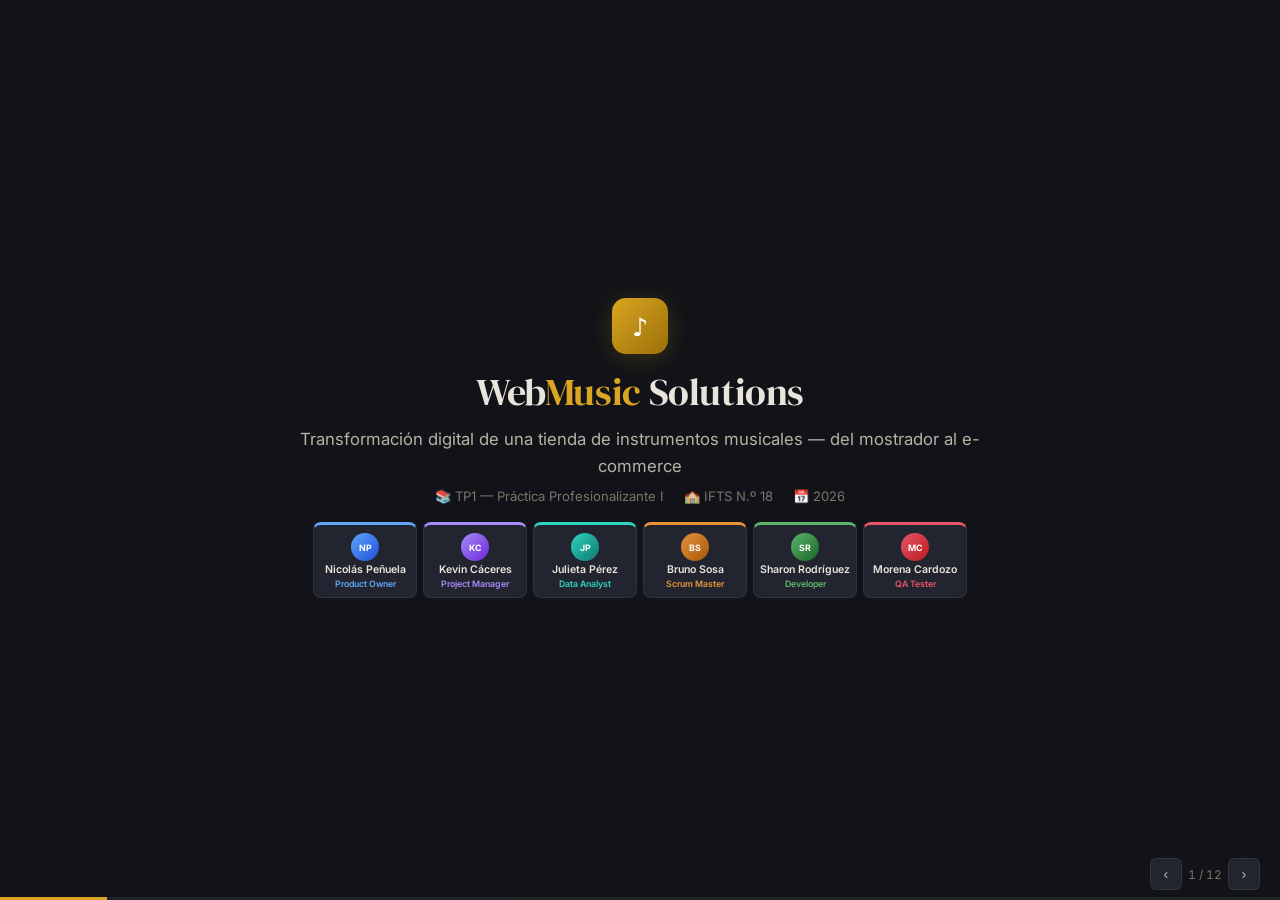
==== index.html @ 3d693f4a "Add survey process slide at position 7 with captura-encuesta screenshot - New slide showing survey m" ====
<!doctype html><html><head><meta charset=utf8><meta name=viewport content="width=device-width,initial-scale=1"><style>:root{color-scheme:light}body{margin:0;padding:0;font:14px -apple-system,BlinkMacSystemFont,sans-serif;background:#fff;color:#000}img{max-width:100%}[hidden]:not([hidden=until-found i]){display:none!important}</style></head><body>
<title>WebMusic — Exposición TP1</title>
<link rel="stylesheet" href="https://fonts.googleapis.com/css2?family=DM+Serif+Display:ital@0;1&family=Inter:wght@400;500;600;700&display=swap">
<style>
:root {
  --ground: #111318;
  --surface: #1a1d26;
  --card: #22252f;
  --text: #e8e4dc;
  --text-mid: #b8b2a4;
  --text-muted: #7a7568;
  --accent: #daa520;
  --accent-soft: rgba(218,165,32,.12);
  --accent-glow: rgba(218,165,32,.2);
  --display: 'DM Serif Display', Georgia, serif;
  --body: 'Inter', system-ui, sans-serif;
  --slide-bg: var(--ground);
  --divider: rgba(232,228,220,.08);
  --green: #5cb66a;
  --green-bg: rgba(92,182,106,.1);
  --blue: #60a5fa;
  --blue-bg: rgba(96,165,250,.1);
  --purple: #a78bfa;
  --purple-bg: rgba(167,139,250,.1);
  --orange: #e8923a;
  --orange-bg: rgba(232,146,58,.1);
  --teal: #2dd4bf;
  --teal-bg: rgba(45,212,191,.1);
  --red: #e8556a;
  --red-bg: rgba(232,85,106,.1);
}

*, *::before, *::after { box-sizing: border-box; margin: 0; padding: 0; }
body {
  font-family: var(--body);
  background: var(--ground);
  color: var(--text);
  overflow: hidden;
  height: 100vh;
  -webkit-font-smoothing: antialiased;
}

/* ===== SLIDE ENGINE ===== */
.deck { position: relative; width: 100%; height: 100vh; }
.slide {
  position: absolute; inset: 0;
  display: flex; flex-direction: column;
  align-items: center; justify-content: center;
  padding: 32px 48px 36px;
  opacity: 0;
  pointer-events: none;
  transition: opacity .45s ease;
  background: var(--slide-bg);
}
.slide.active { opacity: 1; pointer-events: auto; }
.slide-inner {
  max-width: 1100px; width: 100%;
  text-align: left;
  display: flex; flex-direction: column;
  min-height: calc(100vh - 68px);
}
.cover .slide-inner,
.closing .slide-inner { min-height: auto; }

/* fill-grow utility — stretches content to fill slide */
.fill-grow { flex: 1; display: flex; flex-direction: column; justify-content: center; }

/* ===== PROGRESS BAR ===== */
.progress-rail {
  position: fixed; bottom: 0; left: 0; right: 0;
  height: 3px; background: var(--divider); z-index: 50;
}
.progress-fill {
  height: 100%; background: var(--accent);
  transition: width .4s ease;
}

/* ===== NAV ===== */
.nav-bar {
  position: fixed; bottom: 10px; right: 20px; z-index: 50;
  display: flex; align-items: center; gap: 6px;
  font-size: .75rem; color: var(--text-muted);
  font-variant-numeric: tabular-nums;
}
.nav-btn {
  width: 32px; height: 32px; border-radius: 6px;
  border: 1px solid var(--divider); background: var(--card);
  color: var(--text-mid); font-size: .9rem;
  cursor: pointer; display: flex; align-items: center; justify-content: center;
  transition: .2s;
}
.nav-btn:hover { border-color: var(--accent); color: var(--accent); }


/* ===== TYPOGRAPHY ===== */
.slide-eyebrow {
  font-size: .75rem; font-weight: 600;
  text-transform: uppercase; letter-spacing: 2.5px;
  color: var(--accent);
  margin-bottom: 8px;
}
.slide-title {
  font-family: var(--display);
  font-size: clamp(1.8rem, 4vw, 2.6rem);
  font-weight: 400;
  line-height: 1.15;
  color: var(--text);
  text-wrap: balance;
  margin-bottom: 10px;
  letter-spacing: -.01em;
}
.slide-subtitle {
  font-size: 1rem;
  color: var(--text-mid);
  line-height: 1.6;
  max-width: 640px;
  margin-bottom: 14px;
}
.slide-body {
  font-size: .92rem;
  color: var(--text-mid);
  line-height: 1.6;
}

/* ===== COVER ===== */
.cover { text-align: center; align-items: center; }
.cover .slide-inner { display: flex; flex-direction: column; align-items: center; }
.cover-logo {
  width: 48px; height: 48px; border-radius: 12px;
  background: linear-gradient(135deg, var(--accent), #9a7009);
  display: flex; align-items: center; justify-content: center;
  font-size: 1.3rem; color: #fff;
  margin-bottom: 20px;
  box-shadow: 0 4px 24px var(--accent-glow);
}
.cover .slide-title { font-size: clamp(2.4rem, 5vw, 3.4rem); margin-bottom: 12px; }
.cover .slide-subtitle { text-align: center; margin-bottom: 28px; }
.cover-meta {
  display: flex; gap: 20px; flex-wrap: wrap; justify-content: center;
  font-size: .75rem; color: var(--text-muted);
}
.cover-meta span { display: flex; align-items: center; gap: 5px; }

/* ===== STAT ROW ===== */
.stat-row {
  display: grid; grid-template-columns: repeat(3, 1fr);
  gap: 10px; margin: 14px 0;
}
.stat-card {
  background: var(--card);
  border: 1px solid var(--divider);
  border-radius: 10px;
  padding: 28px 20px;
  text-align: center;
}
.stat-number {
  font-family: var(--display);
  font-size: 2.8rem; color: var(--accent);
  line-height: 1; margin-bottom: 4px;
}
.stat-label {
  font-size: .88rem; font-weight: 500;
  color: var(--text-muted);
  text-transform: uppercase; letter-spacing: .8px;
}

/* ===== ROLE HEADER ===== */
.role-header {
  display: flex; align-items: center; gap: 12px;
  margin-bottom: 10px;
}
.role-avatar {
  width: 56px; height: 56px; border-radius: 50%;
  display: flex; align-items: center; justify-content: center;
  font-size: 1rem; font-weight: 700; color: #fff;
  flex-shrink: 0;
}
.role-header-text .role-person {
  font-family: var(--display);
  font-size: 1.6rem; color: var(--text);
  line-height: 1.2;
}
.role-header-text .role-label {
  font-size: .78rem; font-weight: 600;
  text-transform: uppercase; letter-spacing: 1.5px;
  margin-top: 1px;
}

/* ===== METHOD ROW ===== */
.method-row {
  display: grid; grid-template-columns: 1fr 1fr;
  gap: 10px; margin-top: 12px;
}
.method-card {
  background: var(--card);
  border: 1px solid var(--divider);
  border-radius: 10px;
  padding: 14px;
}
.method-card h3 {
  font-family: var(--display);
  font-size: 1.2rem; margin-bottom: 4px;
  color: var(--text);
}
.method-card p {
  font-size: 1rem; color: var(--text-muted); line-height: 1.5;
}
.method-tag {
  display: inline-block;
  padding: 2px 8px; border-radius: 5px;
  font-size: .72rem; font-weight: 600;
  margin-bottom: 6px;
}

/* ===== JIRA BOARD MOCK ===== */
.jira-board {
  display: grid; grid-template-columns: repeat(4, 1fr);
  gap: 8px; margin-top: 12px;
}
.jira-col {
  background: var(--surface);
  border-radius: 8px;
  padding: 8px;
  min-height: 60px;
}
.jira-col-title {
  font-size: .82rem; font-weight: 700;
  text-transform: uppercase; letter-spacing: 1.2px;
  color: var(--text-muted);
  margin-bottom: 6px;
  display: flex; justify-content: space-between;
}
.jira-col-title .count {
  background: var(--divider);
  padding: 0 6px; border-radius: 8px;
  font-size: .58rem;
}
.jira-ticket {
  background: var(--card);
  border: 1px solid var(--divider);
  border-radius: 6px;
  padding: 10px 12px;
  margin-bottom: 5px;
  font-size: .9rem;
  color: var(--text);
  line-height: 1.35;
}
.jira-ticket .ticket-id {
  font-size: .55rem; color: var(--accent);
  font-weight: 600; margin-top: 2px;
}
.jira-ticket .ticket-priority {
  display: inline-block;
  width: 12px; height: 2px;
  background: var(--orange);
  border-radius: 2px;
  margin-left: 4px;
  vertical-align: middle;
}

/* ===== PROCESS FLOW ===== */
.process-container {
  display: grid; grid-template-columns: 1fr auto 1fr;
  gap: 14px; align-items: start; margin-top: 10px;
}
.process-box {
  background: var(--card);
  border: 1px solid var(--divider);
  border-radius: 10px;
  padding: 12px 14px;
}
.process-box h3 {
  font-family: var(--display);
  font-size: 1.15rem; margin-bottom: 8px;
  color: var(--text);
}
.process-step {
  display: flex; align-items: flex-start; gap: 8px;
  padding: 3px 0;
  font-size: .95rem; color: var(--text-mid);
  line-height: 1.5;
}
.process-step .dot {
  width: 6px; height: 6px; border-radius: 50%;
  flex-shrink: 0; margin-top: 5px;
}
.process-arrow {
  display: flex; flex-direction: column;
  align-items: center; justify-content: center;
  gap: 4px; padding-top: 30px;
  color: var(--accent);
  font-size: .7rem; font-weight: 600;
  text-transform: uppercase; letter-spacing: 1.2px;
}
.process-arrow svg { width: 24px; height: 24px; }

/* ===== TECH STACK ===== */
.tech-grid {
  display: grid; grid-template-columns: repeat(3, 1fr);
  gap: 8px; margin-top: 12px;
}
.tech-item {
  background: var(--card);
  border: 1px solid var(--divider);
  border-radius: 8px;
  padding: 10px;
  text-align: center;
}
.tech-item .tech-icon { font-size: 1.6rem; margin-bottom: 4px; }
.tech-item .tech-name {
  font-size: 1rem; font-weight: 600; color: var(--text);
}
.tech-item .tech-detail {
  font-size: .88rem; color: var(--text-muted); margin-top: 2px;
}

/* ===== DEMO PREVIEW ===== */
.demo-preview {
  background: var(--card);
  border: 1px solid var(--divider);
  border-radius: 10px;
  padding: 10px 12px;
  margin-top: 10px;
}
.demo-browser-bar {
  display: flex; align-items: center; gap: 5px;
  padding-bottom: 8px;
  border-bottom: 1px solid var(--divider);
  margin-bottom: 8px;
}
.demo-dot { width: 7px; height: 7px; border-radius: 50%; }
.demo-url {
  flex: 1; margin-left: 6px;
  background: var(--surface);
  border-radius: 3px;
  padding: 3px 8px;
  font-size: .58rem; color: var(--text-muted);
  font-family: monospace;
}
.demo-content {
  display: grid; grid-template-columns: repeat(4, 1fr);
  gap: 6px;
}
.demo-card-mini {
  background: var(--surface);
  border-radius: 5px;
  padding: 8px 6px;
  text-align: center;
}
.demo-card-mini .mini-img {
  width: 100%; aspect-ratio: 1.2;
  background: var(--divider);
  border-radius: 3px;
  margin-bottom: 4px;
  display: flex; align-items: center; justify-content: center;
  font-size: 1rem;
}
.demo-card-mini .mini-name {
  font-size: .55rem; font-weight: 500; color: var(--text);
  white-space: nowrap; overflow: hidden; text-overflow: ellipsis;
}
.demo-card-mini .mini-price {
  font-size: .55rem; color: var(--accent); font-weight: 600;
}

/* ===== QA CHECKLIST ===== */
.qa-grid {
  display: grid; grid-template-columns: 1fr 1fr;
  gap: 8px; margin-top: 12px;
}
.qa-card {
  background: var(--card);
  border: 1px solid var(--divider);
  border-radius: 10px;
  padding: 10px 12px;
}
.qa-card h3 {
  font-size: 1rem; font-weight: 600;
  color: var(--text); margin-bottom: 6px;
  display: flex; align-items: center; gap: 6px;
}
.qa-check {
  display: flex; align-items: center; gap: 6px;
  padding: 3px 0;
  font-size: .95rem; color: var(--text-mid);
}
.qa-check .check { color: var(--green); font-weight: 700; }

/* ===== SPRINT FEATURES ===== */
.sprint-features {
  display: grid; grid-template-columns: repeat(5, 1fr);
  gap: 8px; margin-top: 16px;
}
.sprint-feat {
  background: var(--card);
  border: 1px solid var(--divider);
  border-radius: 10px;
  padding: 20px 12px;
  text-align: center;
}
.sprint-feat .feat-icon { font-size: 2.4rem; margin-bottom: 4px; }
.sprint-feat .feat-us {
  font-size: .72rem; font-weight: 600;
  text-transform: uppercase; letter-spacing: 1px;
  color: var(--accent); margin-bottom: 2px;
}
.sprint-feat .feat-name {
  font-size: 1rem; font-weight: 500;
  color: var(--text); line-height: 1.3;
}

/* ===== BACKLOG TABLE ===== */
.backlog-table {
  width: 100%; border-collapse: collapse;
  margin-top: 10px; font-size: .88rem;
}
.backlog-table th {
  text-align: left; padding: 6px 10px;
  font-size: .6rem; font-weight: 600;
  text-transform: uppercase; letter-spacing: 1px;
  color: var(--text-muted);
  border-bottom: 2px solid var(--divider);
}
.backlog-table td {
  padding: 9px 12px;
  border-bottom: 1px solid var(--divider);
  color: var(--text-mid);
}
.backlog-table tr:last-child td { border-bottom: none; }
.priority-badge {
  display: inline-block;
  padding: 1px 7px; border-radius: 4px;
  font-size: .58rem; font-weight: 600;
}

/* Compact variants */
.backlog-compact { font-size: .76rem; }
.backlog-compact th { padding: 4px 8px; font-size: .52rem; }
.backlog-compact td { padding: 5px 8px; }
.backlog-compact .priority-badge { font-size: .5rem; }
.jira-compact .jira-col { padding: 6px; min-height: 40px; }
.jira-compact .jira-col-title { font-size: .72rem; margin-bottom: 4px; }
.jira-compact .jira-ticket { padding: 6px 8px; font-size: .78rem; margin-bottom: 3px; }
.jira-compact .ticket-id { font-size: .48rem; }
.slide-link-btn {
  display: inline-flex; align-items: center; gap: 5px;
  padding: 7px 16px; border-radius: 7px;
  font-size: .75rem; font-weight: 600;
  text-decoration: none; white-space: nowrap;
  transition: .2s; color: #fff;
}
.slide-link-btn:hover { opacity: .85; }

/* ===== CLOSING ===== */
.closing { text-align: center; }
.closing .slide-inner { display: flex; flex-direction: column; align-items: center; }
.closing-question {
  font-family: var(--display);
  font-style: italic;
  font-size: clamp(1.6rem, 3.5vw, 2.6rem);
  color: var(--text-mid);
  margin-top: 16px;
}


/* ===== BIZAGI COMPARE ===== */
.bizagi-grid {
  display: grid; grid-template-columns: 1fr 1fr;
  gap: 8px; margin-bottom: 8px;
}
.bizagi-col {
  background: var(--card);
  border: 1px solid var(--divider);
  border-radius: 8px;
  overflow: hidden;
}
.bizagi-header {
  padding: 5px 10px;
  font-size: .65rem; font-weight: 700;
  text-transform: uppercase; letter-spacing: 1.5px;
  color: #fff; text-align: center;
}
.bizagi-steps { padding: 6px 10px 8px; }
.bizagi-step {
  display: flex; align-items: center; gap: 6px;
  font-size: .75rem; color: var(--text-mid); line-height: 1.35;
}
.bizagi-num {
  width: 22px; height: 22px; border-radius: 50%;
  display: flex; align-items: center; justify-content: center;
  font-size: .55rem; font-weight: 700; color: #fff; flex-shrink: 0;
}
.bizagi-arrow {
  margin-left: 9px; width: 2px; height: 6px;
  opacity: .3; margin-top: 1px; margin-bottom: 1px;
}

/* ===== DASHBOARD PREVIEW ===== */
.dash-tiles {
  display: grid; grid-template-columns: repeat(3, 1fr);
  gap: 6px; margin-bottom: 6px;
}
.dash-tile {
  border-radius: 8px; padding: 8px 10px;
}
.dash-tile-val {
  font-family: var(--display);
  font-size: 1.15rem; color: #fff; line-height: 1.1;
}
.dash-tile-lbl {
  font-size: .5rem; font-weight: 600;
  text-transform: uppercase; letter-spacing: .8px;
  color: rgba(255,255,255,.7); margin-top: 2px;
}
.dash-charts {
  display: grid; grid-template-columns: 1fr 1fr;
  gap: 6px;
}
.dash-chart {
  background: var(--card);
  border: 1px solid var(--divider);
  border-radius: 8px; padding: 6px 8px;
}
.dash-chart-title {
  font-size: .65rem; font-weight: 600;
  color: var(--text-mid); text-align: center; margin-bottom: 2px;
}

/* ===== MOTOR DATOS FLOW ===== */
.motor-flow {
  background: #151a2e; border-radius: 10px;
  padding: 12px 14px; margin-bottom: 8px;
}
.motor-flow .slide-eyebrow { color: var(--teal); }
.motor-title {
  font-family: var(--display);
  font-size: clamp(1rem,2.2vw,1.3rem);
  color: #e8e4dc; margin-bottom: 10px;
}
.flow-chain {
  display: flex; flex-direction: column;
  align-items: center; gap: 0;
}
.flow-node {
  padding: 6px 16px; border-radius: 6px;
  font-size: .72rem; font-weight: 600;
  text-align: center; color: #fff;
  width: 100%; max-width: 340px;
}
.flow-conn { width: 2px; height: 8px; background: var(--teal); opacity: .5; }
.flow-diamond-wrap {
  display: flex; align-items: center; gap: 10px;
  width: 100%; max-width: 500px;
  justify-content: center;
}
.flow-diamond {
  width: 110px; height: 55px; position: relative;
  background: linear-gradient(135deg,#1a7a72,#0d9488);
  clip-path: polygon(50% 0%, 100% 50%, 50% 100%, 0% 50%);
  display: flex; align-items: center; justify-content: center;
  flex-shrink: 0;
}
.flow-diamond span {
  font-size: .6rem; font-weight: 600; color: #fff; text-align: center;
  padding: 0 8px;
}
.flow-branch-no {
  display: flex; align-items: center; gap: 6px;
}
.flow-branch-arrow {
  font-size: .6rem; font-weight: 700; color: #e8923a;
}
.flow-alert {
  background: #c2553a; border-radius: 6px;
  padding: 6px 12px; font-size: .68rem;
  font-weight: 600; color: #fff; white-space: nowrap;
}
.flow-branch-note {
  font-size: .58rem; font-style: italic;
  color: rgba(232,228,220,.5); margin-top: 2px;
}
.flow-label-si {
  font-size: .58rem; font-weight: 600; color: #5cb66a;
  margin: 0 0 2px 0;
}

/* ===== RESPONSIVE ===== */
@media (max-width: 1024px) {
  .slide { padding: 24px 32px 30px; }
  .slide-inner { min-height: auto; }
  .slide-title { font-size: clamp(1.4rem, 3.5vw, 2.2rem); }
  .stat-number { font-size: 2.2rem; }
  .sprint-features { grid-template-columns: repeat(3, 1fr); }
  .qa-grid > div:nth-child(n) { padding: 8px; }
}

@media (max-width: 768px) {
  .slide { padding: 16px 16px 24px; }
  .slide-inner { min-height: auto; }
  .slide-title { font-size: clamp(1.2rem, 4vw, 1.8rem); }
  .slide-subtitle { font-size: .88rem; }
  .stat-row { grid-template-columns: 1fr; gap: 6px; }
  .stat-card { padding: 16px 14px; }
  .stat-number { font-size: 1.8rem; }
  .jira-board { grid-template-columns: repeat(2, 1fr); }
  .process-container { grid-template-columns: 1fr; }
  .process-arrow { flex-direction: row; padding-top: 0; }
  .process-arrow svg { transform: rotate(90deg); }
  .method-row { grid-template-columns: 1fr; }
  .tech-grid { grid-template-columns: 1fr 1fr; }
  .demo-content { grid-template-columns: repeat(2, 1fr); }
  .qa-grid { grid-template-columns: 1fr; }
  .sprint-features { grid-template-columns: repeat(2, 1fr); }
  .cover-meta { flex-direction: column; gap: 6px; }
  .role-avatar { width: 44px; height: 44px; font-size: .85rem; }
  .role-header-text .role-person { font-size: 1.3rem; }
  .backlog-table { font-size: .72rem; }
  .backlog-table th { font-size: .5rem; padding: 3px 6px; }
  .backlog-table td { padding: 5px 6px; }

  /* Bizagi */
  .bizagi-grid { grid-template-columns: 1fr; }
  .bizagi-step { font-size: .78rem; }
  .bizagi-num { width: 24px; height: 24px; font-size: .6rem; }

  /* Dashboard */
  .dash-tiles { grid-template-columns: 1fr; gap: 4px; }
  .dash-tile { display: flex; align-items: center; gap: 8px; padding: 6px 10px; }
  .dash-tile-val { font-size: 1rem; }
  .dash-tile-lbl { margin-top: 0; }
  .dash-charts { grid-template-columns: 1fr; }

  /* Motor flow */
  .motor-flow { padding: 10px; }
  .flow-diamond-wrap { flex-direction: column; }
  .flow-node { font-size: .68rem; padding: 5px 10px; }

  /* QA 5-col → 2-col */
  .slide[data-slide] .qa-card h3 { font-size: .78rem; }
  .qa-check { font-size: .78rem; }

  /* Nav */
  .nav-bar { bottom: 6px; right: 10px; }
}

@media (max-width: 480px) {
  .slide { padding: 12px 12px 20px; }
  .slide-title { font-size: clamp(1rem, 5vw, 1.4rem); }
  .slide-subtitle { font-size: .8rem; }
  .jira-board { grid-template-columns: 1fr; }
  .tech-grid { grid-template-columns: 1fr; }
  .sprint-features { grid-template-columns: 1fr 1fr; }
  .sprint-feat { padding: 12px 8px; }
  .sprint-feat .feat-icon { font-size: 1.6rem; }
  .cover .slide-title { font-size: clamp(1.6rem, 6vw, 2.2rem); }
  .stat-row { grid-template-columns: repeat(3, 1fr); }
  .stat-card { padding: 10px 6px; }
  .stat-number { font-size: 1.4rem; }
  .stat-label { font-size: .62rem; }
  .role-avatar { width: 36px; height: 36px; font-size: .75rem; }
  .role-header-text .role-person { font-size: 1.1rem; }

  /* Bizagi stays stacked */
  .bizagi-step { font-size: .72rem; }

  /* QA 5-col grid → 2 col */
  .slide[data-slide] > .slide-inner > .fill-grow > div[style*="repeat(5"] {
    grid-template-columns: 1fr 1fr !important;
  }
}

/* Allow slide content to scroll when viewport is short */
@media (max-height: 600px) {
  .slide { overflow-y: auto; }
  .slide-inner { min-height: auto; }
}

/* ===== FODA MATRIX ===== */
.foda-grid {
  display: grid; grid-template-columns: 1fr 1fr;
  gap: 6px; margin-top: 6px;
}
.foda-cell {
  background: var(--card);
  border: 1px solid var(--divider);
  border-radius: 10px;
  padding: 8px 12px;
}
.foda-cell h3 {
  font-family: var(--display);
  font-size: .92rem; margin-bottom: 4px;
  display: flex; align-items: center; gap: 6px;
}
.foda-item {
  display: flex; align-items: flex-start; gap: 5px;
  font-size: .72rem; color: var(--text-mid); line-height: 1.4;
  padding: 1px 0;
}
.foda-item .dot {
  width: 5px; height: 5px; border-radius: 50%;
  flex-shrink: 0; margin-top: 6px;
}

/* ===== BCG MATRIX ===== */
.bcg-grid {
  display: grid; grid-template-columns: 1fr 1fr;
  gap: 8px; margin-top: 10px;
  position: relative;
}
.bcg-cell {
  background: var(--card);
  border: 1px solid var(--divider);
  border-radius: 10px;
  padding: 10px 12px;
  text-align: center;
}
.bcg-cell h3 {
  font-family: var(--display);
  font-size: .95rem; margin-bottom: 3px;
}
.bcg-cell p {
  font-size: .74rem; color: var(--text-mid); line-height: 1.4;
}
.bcg-icon { font-size: 1.4rem; margin-bottom: 2px; }

/* ===== TAM/SAM/SOM ===== */
.tam-container {
  display: flex; align-items: center; gap: 20px;
  margin-top: 8px;
}
.tam-circles {
  position: relative; width: 250px; height: 250px; flex-shrink: 0;
}
.tam-circle {
  border-radius: 50%; position: absolute;
  display: flex; align-items: center; justify-content: center;
  text-align: center;
}
.tam-details {
  flex: 1;
}
.tam-detail-card {
  background: var(--card);
  border: 1px solid var(--divider);
  border-radius: 8px;
  padding: 8px 12px;
  margin-bottom: 5px;
}
.tam-detail-card h4 {
  font-family: var(--display);
  font-size: .88rem; margin-bottom: 1px;
}
.tam-detail-card p {
  font-size: .74rem; color: var(--text-mid); line-height: 1.35;
}
.tam-val {
  font-family: var(--display);
  font-size: 1.05rem; color: var(--accent);
}

/* ===== ADOPTION PHASES ===== */
.adoption-flow {
  display: grid; grid-template-columns: repeat(4, 1fr);
  gap: 8px; margin-top: 12px;
}
.adoption-phase {
  background: var(--card);
  border: 1px solid var(--divider);
  border-radius: 10px;
  padding: 12px;
  text-align: center;
}
.adoption-phase .phase-num {
  width: 28px; height: 28px; border-radius: 50%;
  display: flex; align-items: center; justify-content: center;
  font-size: .7rem; font-weight: 700; color: #fff;
  margin: 0 auto 6px;
}
.adoption-phase h3 {
  font-family: var(--display);
  font-size: .95rem; margin-bottom: 4px;
}
.adoption-phase p {
  font-size: .78rem; color: var(--text-mid); line-height: 1.4;
}

/* ===== FINANCIAL CARDS ===== */
.finance-grid {
  display: grid; grid-template-columns: 1fr 1fr;
  gap: 10px; margin-top: 10px;
}
.finance-card {
  background: var(--card);
  border: 1px solid var(--divider);
  border-radius: 10px;
  padding: 14px;
}
.finance-card h3 {
  font-family: var(--display);
  font-size: 1.1rem; margin-bottom: 8px;
  display: flex; align-items: center; gap: 6px;
}
.finance-item {
  display: flex; justify-content: space-between;
  align-items: center; padding: 4px 0;
  font-size: .85rem; color: var(--text-mid);
  border-bottom: 1px solid var(--divider);
}
.finance-item:last-child { border-bottom: none; }
.finance-val {
  font-weight: 600; color: var(--text);
  font-variant-numeric: tabular-nums;
}
.finance-total {
  display: flex; justify-content: space-between;
  padding: 8px 0 0;
  font-size: .95rem; font-weight: 700;
  color: var(--accent);
  border-top: 2px solid var(--accent);
  margin-top: 4px;
}

/* ===== BREAK-EVEN ===== */
.breakeven-row {
  display: grid; grid-template-columns: 1fr 1fr;
  gap: 10px; margin-top: 10px;
}
.breakeven-chart {
  background: var(--card);
  border: 1px solid var(--divider);
  border-radius: 10px;
  padding: 14px;
}
.breakeven-kpis {
  display: flex; flex-direction: column; gap: 8px;
}
.breakeven-kpi {
  background: var(--card);
  border: 1px solid var(--divider);
  border-radius: 10px;
  padding: 14px; text-align: center;
  flex: 1;
}
.breakeven-kpi .kpi-val {
  font-family: var(--display);
  font-size: 1.8rem; color: var(--accent);
  line-height: 1;
}
.breakeven-kpi .kpi-label {
  font-size: .78rem; color: var(--text-muted);
  text-transform: uppercase; letter-spacing: .8px;
  margin-top: 4px;
}

/* Responsive for new slides */
@media (max-width: 768px) {
  .foda-grid { grid-template-columns: 1fr; }
  .bcg-grid { grid-template-columns: 1fr; }
  .tam-container { flex-direction: column; }
  .tam-circles { width: 200px; height: 200px; }
  .adoption-flow { grid-template-columns: 1fr 1fr; }
  .finance-grid { grid-template-columns: 1fr; }
  .breakeven-row { grid-template-columns: 1fr; }
}
@media (max-width: 480px) {
  .adoption-flow { grid-template-columns: 1fr; }
}

/* ===== INLINE-GRID RESPONSIVE OVERRIDES ===== */
/* Portada: 6-col team → 3-col on tablet, 2-col on mobile */
@media (max-width: 768px) {
  .slide[data-slide="0"] .slide-inner > div[style*="repeat(6"] {
    grid-template-columns: repeat(3, 1fr) !important;
  }
}
@media (max-width: 480px) {
  .slide[data-slide="0"] .slide-inner > div[style*="repeat(6"] {
    grid-template-columns: repeat(2, 1fr) !important;
  }
}

/* Slide 1 (Misión): 2-col → 1-col on mobile */
@media (max-width: 768px) {
  .slide[data-slide="1"] .fill-grow > div[style*="1fr 1fr"] {
    grid-template-columns: 1fr !important;
  }
}

/* Slide 8 (PM): 4-col → 2-col on tablet, 1-col on mobile; 3-col months → 1-col on mobile */
@media (max-width: 1024px) {
  .slide[data-slide="8"] .fill-grow > div[style*="1fr 1fr 1fr 1fr"] {
    grid-template-columns: 1fr 1fr !important;
  }
}
@media (max-width: 768px) {
  .slide[data-slide="8"] .fill-grow > div[style*="1fr 1fr 1fr 1fr"] {
    grid-template-columns: 1fr !important;
  }
  .slide[data-slide="8"] .fill-grow > div[style*="1fr 1fr 1fr"]:not([style*="1fr 1fr 1fr 1fr"]) {
    grid-template-columns: 1fr !important;
  }
}

/* Slide 7 (Encuesta): 2-col → 1-col on mobile */
@media (max-width: 768px) {
  .slide[data-slide="7"] .fill-grow > div[style*="1fr 1fr"] {
    grid-template-columns: 1fr !important;
  }
}

/* Slide 9 (Conclusions): 3-col → 1-col on mobile; 2-col → 1-col on mobile */
@media (max-width: 1024px) {
  .slide[data-slide="9"] .fill-grow > div[style*="1fr 1fr 1fr"] {
    grid-template-columns: 1fr 1fr !important;
  }
}
@media (max-width: 768px) {
  .slide[data-slide="9"] .fill-grow > div[style*="1fr 1fr 1fr"] {
    grid-template-columns: 1fr !important;
  }
  .slide[data-slide="9"] .fill-grow > div[style*="1.2fr 1fr"] {
    grid-template-columns: 1fr !important;
  }
}

/* Slide 10 (Dev): 4-col tech → 2-col; 6-col HU → 3-col then 2-col; 2-col changes → 1-col */
@media (max-width: 1024px) {
  .slide[data-slide="10"] .fill-grow > div[style*="repeat(4"] {
    grid-template-columns: repeat(2, 1fr) !important;
  }
  .slide[data-slide="10"] div[style*="repeat(6"] {
    grid-template-columns: repeat(3, 1fr) !important;
  }
}
@media (max-width: 768px) {
  .slide[data-slide="10"] .fill-grow > div[style*="repeat(4"] {
    grid-template-columns: 1fr 1fr !important;
  }
  .slide[data-slide="10"] div[style*="repeat(6"] {
    grid-template-columns: repeat(2, 1fr) !important;
  }
  .slide[data-slide="10"] div[style*="1fr 1fr"]:not([style*="repeat"]):not([style*="1fr 1fr 1fr"]) {
    grid-template-columns: 1fr !important;
  }
}

/* Slide 5 (Adopción + Dashboard): inline grids */
@media (max-width: 768px) {
  .slide[data-slide="5"] .fill-grow > div[style*="1fr 1fr 1fr"]:not([style*="repeat"]) {
    grid-template-columns: 1fr !important;
  }
  .slide[data-slide="5"] .fill-grow > div[style*="repeat(4"] {
    grid-template-columns: repeat(2, 1fr) !important;
  }
  .slide[data-slide="5"] .fill-grow > div[style*="1.2fr"] {
    grid-template-columns: 1fr !important;
  }
}

/* Slide 6 (Finanzas): 3-col inline grid */
@media (max-width: 768px) {
  .slide[data-slide="6"] .fill-grow > div[style*="1fr 1fr 1fr"] {
    grid-template-columns: 1fr !important;
  }
}

/* Closing slide: inline 6-col sprint grid → handled by .sprint-features class rules */
</style>


<!-- ===== SLIDE DECK ===== -->
<div class="deck" id="deck">

  <!-- SLIDE 1: PORTADA -->
  <div class="slide cover active" data-slide="0">
    <div class="slide-inner">
      <div class="cover-logo" style="width:56px;height:56px;font-size:1.6rem;border-radius:14px;margin-bottom:16px;">♪</div>
      <div class="slide-title" style="font-size:clamp(1.6rem,3.5vw,2.4rem);">Web<span style="color:var(--accent)">Music</span> Solutions</div>
      <div class="slide-subtitle" style="font-size:1.05rem;max-width:700px;margin-bottom:8px;">Transformación digital de una tienda de instrumentos musicales — del mostrador al e-commerce</div>
      <div class="cover-meta" style="font-size:.82rem;gap:20px;">
        <span>📚 TP1 — Práctica Profesionalizante I</span>
        <span>🏫 IFTS N.º 18</span>
        <span>📅 2026</span>
      </div>
      <div style="margin-top:18px;display:grid;grid-template-columns:repeat(6,1fr);gap:6px;max-width:880px;">
          <div style="background:var(--card);border:1px solid var(--divider);border-radius:8px;padding:8px 6px;border-top:3px solid var(--blue);text-align:center;">
            <div class="role-avatar" style="background:linear-gradient(135deg,var(--blue),#1d4ed8);width:28px;height:28px;font-size:.55rem;margin:0 auto 3px;">NP</div>
            <div style="font-size:.66rem;font-weight:600;color:var(--text);line-height:1.2;">Nicolás Peñuela</div>
            <div style="font-size:.55rem;color:var(--blue);font-weight:600;margin-top:1px;">Product Owner</div>
          </div>
          <div style="background:var(--card);border:1px solid var(--divider);border-radius:8px;padding:8px 6px;border-top:3px solid var(--purple);text-align:center;">
            <div class="role-avatar" style="background:linear-gradient(135deg,var(--purple),#6d28d9);width:28px;height:28px;font-size:.55rem;margin:0 auto 3px;">KC</div>
            <div style="font-size:.66rem;font-weight:600;color:var(--text);line-height:1.2;">Kevin Cáceres</div>
            <div style="font-size:.55rem;color:var(--purple);font-weight:600;margin-top:1px;">Project Manager</div>
          </div>
          <div style="background:var(--card);border:1px solid var(--divider);border-radius:8px;padding:8px 6px;border-top:3px solid var(--teal);text-align:center;">
            <div class="role-avatar" style="background:linear-gradient(135deg,var(--teal),#0f766e);width:28px;height:28px;font-size:.55rem;margin:0 auto 3px;">JP</div>
            <div style="font-size:.66rem;font-weight:600;color:var(--text);line-height:1.2;">Julieta Pérez</div>
            <div style="font-size:.55rem;color:var(--teal);font-weight:600;margin-top:1px;">Data Analyst</div>
          </div>
          <div style="background:var(--card);border:1px solid var(--divider);border-radius:8px;padding:8px 6px;border-top:3px solid var(--orange);text-align:center;">
            <div class="role-avatar" style="background:linear-gradient(135deg,var(--orange),#a3580a);width:28px;height:28px;font-size:.55rem;margin:0 auto 3px;">BS</div>
            <div style="font-size:.66rem;font-weight:600;color:var(--text);line-height:1.2;">Bruno Sosa</div>
            <div style="font-size:.55rem;color:var(--orange);font-weight:600;margin-top:1px;">Scrum Master</div>
          </div>
          <div style="background:var(--card);border:1px solid var(--divider);border-radius:8px;padding:8px 6px;border-top:3px solid var(--green);text-align:center;">
            <div class="role-avatar" style="background:linear-gradient(135deg,var(--green),#1a6328);width:28px;height:28px;font-size:.55rem;margin:0 auto 3px;">SR</div>
            <div style="font-size:.66rem;font-weight:600;color:var(--text);line-height:1.2;">Sharon Rodríguez</div>
            <div style="font-size:.55rem;color:var(--green);font-weight:600;margin-top:1px;">Developer</div>
          </div>
          <div style="background:var(--card);border:1px solid var(--divider);border-radius:8px;padding:8px 6px;border-top:3px solid var(--red);text-align:center;">
            <div class="role-avatar" style="background:linear-gradient(135deg,var(--red),#b91c1c);width:28px;height:28px;font-size:.55rem;margin:0 auto 3px;">MC</div>
            <div style="font-size:.66rem;font-weight:600;color:var(--text);line-height:1.2;">Morena Cardozo</div>
            <div style="font-size:.55rem;color:var(--red);font-weight:600;margin-top:1px;">QA Tester</div>
          </div>
      </div>
    </div>
  </div>

  <!-- SLIDE: EQUIPO, MISIÓN Y CAPACITACIÓN -->
  <div class="slide" data-slide="1">
    <div class="slide-inner">
      <div class="slide-eyebrow">Recursos Humanos</div>
      <div class="slide-title" style="font-size:clamp(1.4rem,3vw,1.9rem);margin-bottom:10px;">Misión, Visión y Capacitación</div>
      <div class="fill-grow" style="display:flex;flex-direction:column;gap:14px;">
        <!-- MISIÓN, VISIÓN, VALORES + CAPTACIÓN + CAPACITACIÓN -->
        <div style="display:grid;grid-template-columns:1fr 1fr;gap:14px;">
          <!-- Left column: Misión, Visión, Valores -->
          <div style="display:flex;flex-direction:column;gap:12px;">
            <div style="background:var(--card);border:1px solid var(--divider);border-radius:10px;padding:14px 18px;border-left:3px solid var(--accent);">
              <div style="font-size:.75rem;font-weight:700;color:var(--accent);text-transform:uppercase;letter-spacing:.04em;margin-bottom:4px;">Misión</div>
              <div style="font-size:.84rem;color:var(--text);line-height:1.55;">Digitalizar la gestión comercial de tiendas de instrumentos musicales, reemplazando procesos manuales por un e-commerce con datos en tiempo real.</div>
            </div>
            <div style="background:var(--card);border:1px solid var(--divider);border-radius:10px;padding:14px 18px;border-left:3px solid var(--blue);">
              <div style="font-size:.75rem;font-weight:700;color:var(--blue);text-transform:uppercase;letter-spacing:.04em;margin-bottom:4px;">Visión</div>
              <div style="font-size:.84rem;color:var(--text);line-height:1.55;">Ser la plataforma de referencia para e-commerce de instrumentos musicales en LATAM, integrando IA para análisis de datos y automatización.</div>
            </div>
            <div style="background:var(--card);border:1px solid var(--divider);border-radius:10px;padding:14px 18px;border-left:3px solid var(--purple);">
              <div style="font-size:.75rem;font-weight:700;color:var(--purple);text-transform:uppercase;letter-spacing:.04em;margin-bottom:4px;">Valores</div>
              <div style="font-size:.84rem;color:var(--text);line-height:1.55;">Innovación · Colaboración · Calidad · Orientación al usuario · Transparencia en los datos</div>
            </div>
          </div>
          <!-- Right column: Captación RRHH + Capacitación -->
          <div style="display:flex;flex-direction:column;gap:12px;">
            <div style="background:var(--card);border:1px solid var(--divider);border-radius:10px;padding:14px 18px;border-left:3px solid var(--teal);">
              <div style="font-size:.75rem;font-weight:700;color:var(--teal);text-transform:uppercase;letter-spacing:.04em;margin-bottom:4px;">Captación de RRHH</div>
              <div style="font-size:.84rem;color:var(--text);line-height:1.55;">Equipo conformado por 6 integrantes con perfiles complementarios: gestión de producto, datos, desarrollo, QA y coordinación ágil. Selección basada en competencias técnicas y experiencia previa en proyectos digitales.</div>
            </div>
            <div style="background:var(--card);border:1px solid var(--divider);border-radius:10px;padding:14px 18px;border-left:3px solid var(--green);">
              <div style="font-size:.75rem;font-weight:700;color:var(--green);text-transform:uppercase;letter-spacing:.04em;margin-bottom:4px;">Capacitación del equipo</div>
              <div style="font-size:.84rem;color:var(--text);line-height:1.55;">Onboarding con documentación compartida y talleres internos. Ceremonias Scrum como instancia de aprendizaje continuo: dailys, reviews y retrospectivas para nivelar conocimientos y resolver bloqueos.</div>
            </div>
          </div>
        </div>
      </div>
    </div>
  </div>


  <!-- SLIDE: PROBLEMA + FODA -->
  <div class="slide" data-slide="2">
    <div class="slide-inner">
      <div class="slide-eyebrow">Contexto · Análisis Estratégico</div>
      <div class="slide-title" style="font-size:clamp(1.2rem,2.6vw,1.7rem);margin-bottom:4px;">El Problema y Matriz FODA</div>
      <div class="fill-grow" style="display:flex;flex-direction:column;gap:8px;">
        <!-- PROBLEM CONDENSED -->
        <div style="background:var(--card);border:1px solid var(--divider);border-radius:10px;padding:10px 14px;display:flex;align-items:center;gap:14px;">
          <div style="flex:1;font-size:.78rem;color:var(--text);line-height:1.45;">Una tienda de instrumentos musicales con ventas sólidas en local físico, pero gestión 100% manual en Excel, sin canal online y con información desactualizada para la gerencia.</div>
          <div style="display:flex;gap:8px;flex-shrink:0;">
            <div style="background:var(--surface);border-radius:8px;padding:6px 10px;text-align:center;">
              <div style="font-size:1rem;font-weight:800;color:var(--accent);">100%</div>
              <div style="font-size:.55rem;color:var(--text-muted);">Manual</div>
            </div>
            <div style="background:var(--surface);border-radius:8px;padding:6px 10px;text-align:center;">
              <div style="font-size:1rem;font-weight:800;color:var(--accent);">0</div>
              <div style="font-size:.55rem;color:var(--text-muted);">Online</div>
            </div>
            <div style="background:var(--surface);border-radius:8px;padding:6px 10px;text-align:center;">
              <div style="font-size:1rem;font-weight:800;color:var(--accent);">Excel</div>
              <div style="font-size:.55rem;color:var(--text-muted);">Ventas</div>
            </div>
          </div>
        </div>
        <!-- FODA GRID -->
        <div class="foda-grid">
          <div class="foda-cell" style="border-top:3px solid var(--green);">
            <h3 style="color:var(--green);">Fortalezas</h3>
            <div class="foda-item"><div class="dot" style="background:var(--green);"></div><span>MVP e-commerce funcional con catálogo, filtros, búsqueda y stock</span></div>
            <div class="foda-item"><div class="dot" style="background:var(--green);"></div><span>Proceso TO-BE con captura automática, ETL y Data Warehouse</span></div>
            <div class="foda-item"><div class="dot" style="background:var(--green);"></div><span>Metodología híbrida: Jira (ejecución ágil) + MS Project (gobernanza)</span></div>
            <div class="foda-item"><div class="dot" style="background:var(--green);"></div><span>Equipo Scrum con 6 roles definidos y trazabilidad Bizagi → Jira → Gantt</span></div>
          </div>
          <div class="foda-cell" style="border-top:3px solid var(--blue);">
            <h3 style="color:var(--blue);">Oportunidades</h3>
            <div class="foda-item"><div class="dot" style="background:var(--blue);"></div><span>APIs de Document Intelligence para extracción y validación automática de datos</span></div>
            <div class="foda-item"><div class="dot" style="background:var(--blue);"></div><span>Automatización documental elimina carga manual en Excel y reduce errores</span></div>
            <div class="foda-item"><div class="dot" style="background:var(--blue);"></div><span>Oportunidad para introducirse en el mercado como una tienda especializada en audio</span></div>
            <div class="foda-item"><div class="dot" style="background:var(--blue);"></div><span>E-commerce crece +22% anual en Argentina — la pandemia aceleró la digitalización</span></div>
          </div>
          <div class="foda-cell" style="border-top:3px solid var(--orange);">
            <h3 style="color:var(--orange);">Debilidades</h3>
            <div class="foda-item"><div class="dot" style="background:var(--orange);"></div><span>WebMusic recién comienza — compite contra Tienda Nube, Shopify y agencias establecidas</span></div>
            <div class="foda-item"><div class="dot" style="background:var(--orange);"></div><span>Logística frágil y costosa para envíos de instrumentos voluminosos</span></div>
            <div class="foda-item"><div class="dot" style="background:var(--orange);"></div><span>Dependencia de APIs de terceros (Document Intelligence) con costos variables</span></div>
            <div class="foda-item"><div class="dot" style="background:var(--orange);"></div><span>Operadores administrativos habituados al proceso manual en Excel</span></div>
          </div>
          <div class="foda-cell" style="border-top:3px solid var(--red);">
            <h3 style="color:var(--red);">Amenazas</h3>
            <div class="foda-item"><div class="dot" style="background:var(--red);"></div><span>Competencia de gigantes: plataformas masivas con envíos ultrarrápidos y devoluciones agresivas</span></div>
            <div class="foda-item"><div class="dot" style="background:var(--red);"></div><span>Volatilidad cambiaria: marcas importadas encarecidas por devaluaciones y restricciones aduaneras</span></div>
            <div class="foda-item"><div class="dot" style="background:var(--red);"></div><span>Mercado de usados: músicos recurren a segunda mano por el alto costo de los instrumentos nuevos</span></div>
            <div class="foda-item"><div class="dot" style="background:var(--red);"></div><span>Sustitución tecnológica: software de producción y VSTs reducen la necesidad de equipos físicos</span></div>
            <div class="foda-item"><div class="dot" style="background:var(--red);"></div><span>Rupturas logísticas: huelgas, fletes y crisis de suministro retrasan mercadería crítica</span></div>
          </div>
        </div>
      </div>
    </div>
  </div>

  <!-- SLIDE: MATRIZ BCG -->
  <div class="slide" data-slide="3">
    <div class="slide-inner">
      <div class="slide-eyebrow">Análisis Estratégico</div>
      <div class="slide-title" style="font-size:clamp(1.3rem,2.8vw,1.8rem);margin-bottom:4px;">Matriz BCG</div>
      <div class="slide-subtitle" style="font-size:.82rem;margin-bottom:2px;">Portafolio de productos de WebMusic Solutions para la industria del audio, según participación y crecimiento.</div>
      <div class="fill-grow">
        <div style="display:grid;grid-template-columns:auto 1fr 1fr;grid-template-rows:auto 1fr 1fr;gap:0;margin-top:8px;">
          <!-- Y-axis label -->
          <div style="grid-row:2/4;display:flex;align-items:center;justify-content:center;padding-right:8px;">
            <div style="writing-mode:vertical-rl;transform:rotate(180deg);font-size:.7rem;font-weight:600;text-transform:uppercase;letter-spacing:1.5px;color:var(--text-muted);">Tasa de crecimiento</div>
          </div>
          <!-- X-axis labels -->
          <div></div>
          <div style="text-align:center;padding-bottom:4px;font-size:.65rem;font-weight:600;text-transform:uppercase;letter-spacing:1px;color:var(--text-muted);">Alta participación</div>
          <div style="text-align:center;padding-bottom:4px;font-size:.65rem;font-weight:600;text-transform:uppercase;letter-spacing:1px;color:var(--text-muted);">Baja participación</div>
          <!-- Star -->
          <div class="bcg-cell" style="border-top:3px solid var(--accent);border-right:1px dashed var(--divider);border-bottom:1px dashed var(--divider);border-radius:10px 0 0 0;">
            <div class="bcg-icon">⭐</div>
            <h3 style="color:var(--accent);">Estrella</h3>
            <div style="font-size:.8rem;font-weight:600;color:var(--text);margin-bottom:2px;">Mejora de Audio con IA</div>
            <p>App web con IA para limpiar ruido, ecualizar y nivelar audio de podcasts y streamers. Mercado en pleno crecimiento, sin competencia en habla hispana.</p>
          </div>
          <!-- Question mark -->
          <div class="bcg-cell" style="border-top:3px solid var(--purple);border-bottom:1px dashed var(--divider);border-radius:0 10px 0 0;">
            <div class="bcg-icon">❓</div>
            <h3 style="color:var(--purple);">Dilema</h3>
            <div style="font-size:.8rem;font-weight:600;color:var(--text);margin-bottom:2px;">E-commerce de instrumentos</div>
            <p>Alto crecimiento del mercado, pero WebMusic recién comienza y compite contra Tienda Nube y Shopify. Invertir para convertirlo en producto replicable.</p>
          </div>
          <!-- Cash cow -->
          <div class="bcg-cell" style="border-right:1px dashed var(--divider);border-radius:0 0 0 10px;">
            <div class="bcg-icon">🐄</div>
            <h3 style="color:var(--green);">Vaca lechera</h3>
            <div style="font-size:.8rem;font-weight:600;color:var(--text);margin-bottom:2px;">SaaS Gestión de Estudios</div>
            <p>Plataforma para estudios de grabación: reservas, inventario, facturación y calendario. Mercado maduro y estable, flujo de caja constante.</p>
          </div>
          <!-- Dog -->
          <div class="bcg-cell" style="border-radius:0 0 10px 0;">
            <div class="bcg-icon">🐕</div>
            <h3 style="color:var(--text-muted);">Perro</h3>
            <div style="font-size:.8rem;font-weight:600;color:var(--text);margin-bottom:2px;">App Afinador / Metrónomo</div>
            <p>Mercado saturado con decenas de apps gratuitas. Baja participación, sin crecimiento. Estrategia: no desarrollar.</p>
          </div>
        </div>
      </div>
    </div>
  </div>

  <!-- SLIDE: TAM/SAM/SOM -->
  <div class="slide" data-slide="4">
    <div class="slide-inner">
      <div class="slide-eyebrow">Impacto en el Mercado</div>
      <div class="slide-title" style="font-size:clamp(1.3rem,2.8vw,1.8rem);margin-bottom:4px;">Estimación del Mercado Objetivo</div>
      <div class="slide-subtitle" style="font-size:.82rem;margin-bottom:2px;">Dimensionamiento del mercado potencial para soluciones de e-commerce en la industria musical.</div>
      <div class="fill-grow">
        <div class="tam-container">
          <!-- Concentric circles -->
          <div class="tam-circles">
            <div class="tam-circle" style="width:250px;height:250px;background:var(--blue-bg);border:2px solid var(--blue);top:0;left:0;">
              <span style="position:absolute;top:10px;font-size:.6rem;font-weight:600;color:var(--blue);text-transform:uppercase;letter-spacing:1px;">TAM</span>
            </div>
            <div class="tam-circle" style="width:170px;height:170px;background:var(--teal-bg);border:2px solid var(--teal);top:40px;left:40px;">
              <span style="position:absolute;top:8px;font-size:.6rem;font-weight:600;color:var(--teal);text-transform:uppercase;letter-spacing:1px;">SAM</span>
            </div>
            <div class="tam-circle" style="width:90px;height:90px;background:var(--accent-soft);border:2px solid var(--accent);top:80px;left:80px;">
              <span style="font-size:.6rem;font-weight:700;color:var(--accent);text-transform:uppercase;letter-spacing:1px;">SOM</span>
            </div>
          </div>
          <!-- Details -->
          <div class="tam-details">
            <div class="tam-detail-card" style="border-left:3px solid var(--blue);">
              <h4 style="color:var(--blue);">TAM — Total Addressable Market</h4>
              <div class="tam-val">USD 4.200 M</div>
              <p>Mercado global de instrumentos musicales online (2026). Incluye todos los segmentos y canales digitales.</p>
            </div>
            <div class="tam-detail-card" style="border-left:3px solid var(--teal);">
              <h4 style="color:var(--teal);">SAM — Serviceable Addressable Market</h4>
              <div class="tam-val">USD 320 M</div>
              <p>E-commerce de instrumentos en LATAM. Mercado al que WebMusic puede dirigirse geográfica y logísticamente.</p>
            </div>
            <div class="tam-detail-card" style="border-left:3px solid var(--accent);">
              <h4 style="color:var(--accent);">SOM — Serviceable Obtainable Market</h4>
              <div class="tam-val">USD 480 K</div>
              <p>Captura realista año 1 en CABA/GBA (0,15% del SAM). Meta: 400 transacciones/mes promedio.</p>
            </div>
          </div>
        </div>
      </div>
    </div>
  </div>

  <!-- SLIDE: ADOPCIÓN + DASHBOARD GERENCIAL -->
  <div class="slide" data-slide="5">
    <div class="slide-inner">
      <div class="slide-eyebrow">Adopción · Dashboard Gerencial</div>
      <div class="slide-title" style="font-size:clamp(1.1rem,2.4vw,1.5rem);margin-bottom:2px;">Estrategia de Adopción y Dashboard</div>
      <div class="fill-grow" style="display:flex;flex-direction:column;gap:6px;">
        <!-- ADOPTION PHASES (sin concientización) -->
        <div style="display:grid;grid-template-columns:1fr 1fr 1fr;gap:6px;">
          <div class="adoption-phase" style="border-top:3px solid var(--teal);padding:8px;">
            <div class="phase-num" style="background:var(--teal);">1</div>
            <h3 style="font-size:.76rem;">Capacitación</h3>
            <p style="font-size:.65rem;">Talleres prácticos sobre el panel admin y registro automático de ventas. Guías paso a paso.</p>
            <div style="margin-top:3px;font-size:.58rem;color:var(--accent);font-weight:600;">Mes 1–2</div>
          </div>
          <div class="adoption-phase" style="border-top:3px solid var(--purple);padding:8px;">
            <div class="phase-num" style="background:var(--purple);">2</div>
            <h3 style="font-size:.76rem;">Rollout gradual</h3>
            <p style="font-size:.65rem;">Marcha blanca: e-commerce en paralelo con proceso manual. Migración del 20% del catálogo.</p>
            <div style="margin-top:3px;font-size:.58rem;color:var(--accent);font-weight:600;">Mes 2–3</div>
          </div>
          <div class="adoption-phase" style="border-top:3px solid var(--green);padding:8px;">
            <div class="phase-num" style="background:var(--green);">3</div>
            <h3 style="font-size:.76rem;">Migración completa</h3>
            <p style="font-size:.65rem;">Se discontinúa Excel. Todas las transacciones alimentan el dashboard gerencial en tiempo real.</p>
            <div style="margin-top:3px;font-size:.58rem;color:var(--accent);font-weight:600;">Mes 4–6</div>
          </div>
        </div>
        <!-- DASHBOARD KPIs -->
        <div style="display:grid;grid-template-columns:repeat(4,1fr);gap:6px;">
          <div class="dash-tile" style="background:linear-gradient(135deg,#1a365d,#2a4a7f);padding:7px 6px;">
            <div class="dash-tile-val" style="font-size:1rem;">$1.240.000</div>
            <div class="dash-tile-lbl" style="font-size:.55rem;">Ventas del mes</div>
          </div>
          <div class="dash-tile" style="background:linear-gradient(135deg,#1a365d,#2a4a7f);padding:7px 6px;">
            <div class="dash-tile-val" style="font-size:1rem;">186</div>
            <div class="dash-tile-lbl" style="font-size:.55rem;">Clientes registrados</div>
          </div>
          <div class="dash-tile" style="background:linear-gradient(135deg,#0d7a72,#0d9488);padding:7px 6px;">
            <div class="dash-tile-val" style="font-size:1rem;">$18.300</div>
            <div class="dash-tile-lbl" style="font-size:.55rem;">Ticket promedio</div>
          </div>
          <div class="dash-tile" style="background:linear-gradient(135deg,#7c3aed,#6d28d9);padding:7px 6px;">
            <div class="dash-tile-val" style="font-size:1rem;">94%</div>
            <div class="dash-tile-lbl" style="font-size:.55rem;">Tasa de conversión</div>
          </div>
        </div>
        <!-- CHARTS + TABLES compact -->
        <div style="display:grid;grid-template-columns:1.2fr 1fr 1fr;gap:6px;">
          <div style="background:var(--card);border-radius:8px;padding:8px;">
            <div style="font-size:.62rem;font-weight:600;color:var(--text-mid);margin-bottom:4px;">Ventas por categoría</div>
            <svg viewBox="0 0 300 110" style="width:100%;display:block;">
              <rect x="10" y="5" width="180" height="12" rx="3" fill="#60a5fa" opacity=".9"/><text x="195" y="15" fill="var(--text-mid)" font-size="8" font-family="Inter,sans-serif">Guitarras $420k</text>
              <rect x="10" y="22" width="140" height="12" rx="3" fill="#a78bfa" opacity=".9"/><text x="155" y="32" fill="var(--text-mid)" font-size="8" font-family="Inter,sans-serif">Teclados $310k</text>
              <rect x="10" y="39" width="110" height="12" rx="3" fill="#2dd4bf" opacity=".9"/><text x="125" y="49" fill="var(--text-mid)" font-size="8" font-family="Inter,sans-serif">Audio $240k</text>
              <rect x="10" y="56" width="80" height="12" rx="3" fill="#e8923a" opacity=".9"/><text x="95" y="66" fill="var(--text-mid)" font-size="8" font-family="Inter,sans-serif">Baterías $150k</text>
              <rect x="10" y="73" width="55" height="12" rx="3" fill="#e8556a" opacity=".9"/><text x="70" y="83" fill="var(--text-mid)" font-size="8" font-family="Inter,sans-serif">Bajos $72k</text>
              <rect x="10" y="90" width="35" height="12" rx="3" fill="#5cb66a" opacity=".9"/><text x="50" y="100" fill="var(--text-mid)" font-size="8" font-family="Inter,sans-serif">Accesorios $48k</text>
            </svg>
          </div>
          <div style="background:var(--card);border-radius:8px;padding:8px;">
            <div style="font-size:.62rem;font-weight:600;color:var(--text-mid);margin-bottom:4px;">Top 5 productos</div>
            <table style="width:100%;font-size:.6rem;color:var(--text-mid);">
              <tr><td>1.</td><td>Guitarra Yamaha C40</td><td style="text-align:right;font-weight:600;">$85k</td></tr>
              <tr><td>2.</td><td>Teclado Casio CT-S200</td><td style="text-align:right;font-weight:600;">$120k</td></tr>
              <tr><td>3.</td><td>Micrófono Shure SM58</td><td style="text-align:right;font-weight:600;">$95k</td></tr>
              <tr><td>4.</td><td>Bajo Squier Affinity</td><td style="text-align:right;font-weight:600;">$180k</td></tr>
              <tr><td>5.</td><td>Batería Pearl Export</td><td style="text-align:right;font-weight:600;">$350k</td></tr>
            </table>
          </div>
          <div style="background:var(--card);border-radius:8px;padding:8px;">
            <div style="font-size:.62rem;font-weight:600;color:var(--text-mid);margin-bottom:4px;">Pedidos recientes</div>
            <table style="width:100%;font-size:.6rem;color:var(--text-mid);">
              <tr><td>#001</td><td>2 items</td><td style="color:var(--green);font-weight:600;">OK</td><td style="text-align:right;">$205k</td></tr>
              <tr><td>#002</td><td>1 item</td><td style="color:var(--green);font-weight:600;">OK</td><td style="text-align:right;">$85k</td></tr>
              <tr><td>#003</td><td>3 items</td><td style="color:var(--orange);font-weight:600;">Pend</td><td style="text-align:right;">$310k</td></tr>
              <tr><td>#004</td><td>1 item</td><td style="color:var(--green);font-weight:600;">OK</td><td style="text-align:right;">$120k</td></tr>
              <tr><td>#005</td><td>2 items</td><td style="color:var(--green);font-weight:600;">OK</td><td style="text-align:right;">$275k</td></tr>
            </table>
          </div>
        </div>
      </div>
    </div>
  </div>

  <!-- SLIDE: FINANZAS + BREAK-EVEN -->
  <div class="slide" data-slide="6">
    <div class="slide-inner">
      <div class="slide-eyebrow">Viabilidad de Negocio</div>
      <div class="slide-title" style="font-size:clamp(1.1rem,2.4vw,1.5rem);margin-bottom:4px;">Presupuesto y Break-even</div>
      <div class="fill-grow" style="display:flex;flex-direction:column;gap:6px;">
        <!-- ROW 1: BUDGET + MONETIZATION + BREAK-EVEN KPIs -->
        <div style="display:grid;grid-template-columns:1fr 1fr 1fr;gap:8px;">
          <!-- Budget compact -->
          <div style="background:var(--card);border:1px solid var(--divider);border-radius:8px;padding:8px;border-top:3px solid var(--red);">
            <div style="font-size:.72rem;font-weight:700;color:var(--red);margin-bottom:4px;">Presupuesto mensual</div>
            <div style="font-size:.62rem;color:var(--text-mid);line-height:1.6;">
              <div style="display:flex;justify-content:space-between;"><span>Hosting cloud</span><span style="font-weight:600;">USD 150</span></div>
              <div style="display:flex;justify-content:space-between;"><span>APIs IA</span><span style="font-weight:600;">USD 200</span></div>
              <div style="display:flex;justify-content:space-between;"><span>Dominio + SSL + CDN</span><span style="font-weight:600;">USD 25</span></div>
              <div style="display:flex;justify-content:space-between;"><span>Pasarela de pagos</span><span style="font-weight:600;">USD 50</span></div>
              <div style="display:flex;justify-content:space-between;"><span>Marketing digital</span><span style="font-weight:600;">USD 300</span></div>
              <div style="display:flex;justify-content:space-between;"><span>Mantenimiento</span><span style="font-weight:600;">USD 125</span></div>
              <div style="display:flex;justify-content:space-between;border-top:1px solid var(--divider);margin-top:3px;padding-top:3px;font-weight:700;color:var(--text);"><span>Total</span><span>USD 850/mes</span></div>
            </div>
          </div>
          <!-- Monetization compact -->
          <div style="background:var(--card);border:1px solid var(--divider);border-radius:8px;padding:8px;border-top:3px solid var(--green);">
            <div style="font-size:.72rem;font-weight:700;color:var(--green);margin-bottom:4px;">Monetización</div>
            <div style="font-size:.62rem;color:var(--text-mid);line-height:1.6;">
              <div style="display:flex;justify-content:space-between;"><span>Comisión por venta</span><span style="font-weight:600;color:var(--green);">8%</span></div>
              <div style="display:flex;justify-content:space-between;"><span>Suscripción premium</span><span style="font-weight:600;color:var(--green);">USD 15/mes</span></div>
              <div style="display:flex;justify-content:space-between;"><span>Publicación destacada</span><span style="font-weight:600;color:var(--green);">USD 5/prod</span></div>
              <div style="display:flex;justify-content:space-between;"><span>Reportes avanzados IA</span><span style="font-weight:600;color:var(--green);">USD 25/mes</span></div>
              <div style="border-top:1px solid var(--divider);margin-top:3px;padding-top:3px;font-size:.62rem;color:var(--text);">
                <strong>Ingreso/txn:</strong> $150 × 8% = <strong style="color:var(--accent);">USD 12</strong>
              </div>
            </div>
          </div>
          <!-- Break-even KPIs compact -->
          <div style="display:grid;grid-template-rows:1fr 1fr;gap:6px;">
            <div style="display:grid;grid-template-columns:1fr 1fr;gap:6px;">
              <div class="breakeven-kpi" style="border-top:3px solid var(--accent);padding:6px;">
                <div class="kpi-val" style="font-size:1.1rem;">71</div>
                <div class="kpi-label" style="font-size:.56rem;">Txns / mes (BE)</div>
              </div>
              <div class="breakeven-kpi" style="border-top:3px solid var(--green);padding:6px;">
                <div class="kpi-val" style="font-size:1.1rem;">USD 850</div>
                <div class="kpi-label" style="font-size:.56rem;">Costos fijos</div>
              </div>
            </div>
            <div style="display:grid;grid-template-columns:1fr 1fr;gap:6px;">
              <div class="breakeven-kpi" style="border-top:3px solid var(--blue);padding:6px;">
                <div class="kpi-val" style="font-size:1.1rem;">USD 12</div>
                <div class="kpi-label" style="font-size:.56rem;">Ingreso / txn</div>
              </div>
              <div class="breakeven-kpi" style="border-top:3px solid var(--purple);padding:6px;">
                <div class="kpi-val" style="font-size:1.1rem;">Mes 5</div>
                <div class="kpi-label" style="font-size:.56rem;">Meta break-even</div>
              </div>
            </div>
          </div>
        </div>
        <!-- ROW 2: BREAK-EVEN CHART (expanded, Gantt removed — belongs to Kevin slide) -->
        <div style="display:grid;grid-template-columns:1fr;gap:8px;">
          <div class="breakeven-chart" style="padding:10px;">
            <div style="font-size:.76rem;font-weight:600;color:var(--text);margin-bottom:6px;text-align:center;">Punto de Equilibrio — Ingresos vs. Costos</div>
            <svg viewBox="0 0 700 200" style="width:100%;height:auto;">
              <line x1="60" y1="15" x2="60" y2="165" stroke="var(--divider)" stroke-width="1"/>
              <line x1="60" y1="165" x2="670" y2="165" stroke="var(--divider)" stroke-width="1"/>
              <text x="55" y="20" text-anchor="end" fill="var(--text-muted)" font-size="9" font-family="var(--body)">$1700</text>
              <text x="55" y="57" text-anchor="end" fill="var(--text-muted)" font-size="9" font-family="var(--body)">$1275</text>
              <text x="55" y="92" text-anchor="end" fill="var(--text-muted)" font-size="9" font-family="var(--body)">$850</text>
              <text x="55" y="128" text-anchor="end" fill="var(--text-muted)" font-size="9" font-family="var(--body)">$425</text>
              <text x="55" y="168" text-anchor="end" fill="var(--text-muted)" font-size="9" font-family="var(--body)">$0</text>
              <line x1="60" y1="57" x2="670" y2="57" stroke="var(--divider)" stroke-width="0.5" stroke-dasharray="4"/>
              <line x1="60" y1="92" x2="670" y2="92" stroke="var(--divider)" stroke-width="0.5" stroke-dasharray="4"/>
              <line x1="60" y1="128" x2="670" y2="128" stroke="var(--divider)" stroke-width="0.5" stroke-dasharray="4"/>
              <text x="60" y="180" text-anchor="middle" fill="var(--text-muted)" font-size="9">0</text>
              <text x="182" y="180" text-anchor="middle" fill="var(--text-muted)" font-size="9">25</text>
              <text x="304" y="180" text-anchor="middle" fill="var(--text-muted)" font-size="9">50</text>
              <text x="426" y="180" text-anchor="middle" fill="var(--text-muted)" font-size="9">75</text>
              <text x="548" y="180" text-anchor="middle" fill="var(--text-muted)" font-size="9">100</text>
              <text x="670" y="180" text-anchor="middle" fill="var(--text-muted)" font-size="9">125</text>
              <text x="365" y="195" text-anchor="middle" fill="var(--text-muted)" font-size="9" font-family="var(--body)">Transacciones / mes</text>
              <line x1="60" y1="92" x2="670" y2="92" stroke="var(--red)" stroke-width="2.5"/>
              <text x="675" y="95" fill="var(--red)" font-size="9" font-weight="600" font-family="var(--body)">Costos fijos</text>
              <line x1="60" y1="165" x2="670" y2="10" stroke="var(--green)" stroke-width="2.5"/>
              <text x="675" y="13" fill="var(--green)" font-size="9" font-weight="600" font-family="var(--body)">Ingresos</text>
              <polygon points="388,92 670,92 670,10" fill="var(--green)" opacity="0.08"/>
              <circle cx="388" cy="92" r="5" fill="var(--accent)" stroke="var(--card)" stroke-width="2"/>
              <text x="388" y="82" text-anchor="middle" fill="var(--accent)" font-size="10" font-weight="700" font-family="var(--body)">Break-even · 71 txns/mes</text>
              <rect x="490" y="52" width="160" height="34" rx="6" fill="var(--card)" stroke="var(--accent)" stroke-width="1" opacity="0.9"/>
              <text x="570" y="66" text-anchor="middle" fill="var(--text)" font-size="8" font-family="var(--body)">Margen por txn: USD 12</text>
              <text x="570" y="79" text-anchor="middle" fill="var(--accent)" font-size="9" font-weight="700" font-family="var(--body)">Meta: Mes 5</text>
            </svg>
          </div>
        </div>
      </div>
    </div>
  </div>

  <!-- SLIDE: ENCUESTA — PROCESO Y DATOS -->
  <div class="slide" data-slide="7">
    <div class="slide-inner">
      <div class="slide-eyebrow">Investigación de Mercado</div>
      <div class="slide-title" style="font-size:clamp(1.1rem,2.4vw,1.5rem);margin-bottom:6px;">Encuesta — Proceso de Recolección y Análisis</div>
      <div class="fill-grow" style="display:flex;flex-direction:column;justify-content:center;align-items:center;gap:10px;">
        <div style="display:grid;grid-template-columns:1fr 1fr;gap:14px;max-width:900px;width:100%;">
          <div style="background:var(--card);border:1px solid var(--divider);border-radius:10px;padding:14px;border-top:3px solid var(--accent);">
            <div style="font-size:.72rem;font-weight:700;color:var(--accent);text-transform:uppercase;letter-spacing:.04em;margin-bottom:6px;">Formulario + Datos</div>
            <div style="font-size:.76rem;color:var(--text);line-height:1.6;margin-bottom:4px;">Encuesta diseñada en <b>Google Forms</b> con preguntas de opción múltiple y escala Likert.</div>
            <div style="font-size:.68rem;color:var(--text-mid);line-height:1.55;">23 respuestas recopiladas. Datos exportados a Google Sheets y procesados con Python (pandas) en Google Colab.</div>
          </div>
          <div style="background:var(--card);border:1px solid var(--divider);border-radius:10px;padding:14px;border-top:3px solid var(--blue);">
            <div style="font-size:.72rem;font-weight:700;color:var(--blue);text-transform:uppercase;letter-spacing:.04em;margin-bottom:6px;">Análisis y Visualización</div>
            <div style="font-size:.76rem;color:var(--text);line-height:1.6;margin-bottom:4px;">Gráficos generados con <b>matplotlib</b> y consolidados en Power BI para el análisis exploratorio.</div>
            <div style="font-size:.68rem;color:var(--text-mid);line-height:1.55;">Variables analizadas: perfil demográfico, hábitos de compra, prioridades del consumidor y funcionalidades deseadas.</div>
          </div>
        </div>
        <div style="background:var(--card);border:1px solid var(--divider);border-radius:10px;padding:10px;text-align:center;max-width:900px;width:100%;">
          <img src="captura-encuesta.jpeg" alt="Proceso de encuesta: formulario, código, datos y visualización" style="width:100%;max-height:420px;border-radius:6px;object-fit:contain;">
        </div>
      </div>
    </div>
  </div>

  <!-- SLIDE: KEVIN — PROJECT MANAGER (consolidada) -->
  <div class="slide" data-slide="8">
    <div class="slide-inner">
      <div class="slide-eyebrow">Project Manager</div>
      <div class="slide-title" style="font-size:clamp(1.1rem,2.4vw,1.5rem);margin-bottom:4px;">Planificación y Gestión del Proyecto</div>

      <div class="fill-grow" style="display:flex;flex-direction:column;gap:8px;">
        <!-- ROW 1: 3 method cards + KPIs del proyecto -->
        <div style="display:grid;grid-template-columns:1fr 1fr 1fr 1fr;gap:8px;">
          <!-- Tradicional -->
          <div style="background:var(--card);border:1px solid var(--divider);border-radius:10px;padding:12px 14px;border-top:3px solid var(--purple);">
            <div style="background:var(--purple-bg);color:var(--purple);font-size:.58rem;font-weight:700;padding:2px 8px;border-radius:4px;display:inline-block;margin-bottom:6px;">Tradicional</div>
            <h3 style="font-size:.78rem;margin:0 0 4px;color:var(--text);">Planificación</h3>
            <p style="font-size:.65rem;margin:0;color:var(--text-mid);line-height:1.5;">Cronograma con hitos y fechas. Gestión de riesgos. MS Project con 14 tareas, 3 hitos.</p>
          </div>
          <!-- Ágil -->
          <div style="background:var(--card);border:1px solid var(--divider);border-radius:10px;padding:12px 14px;border-top:3px solid var(--teal);">
            <div style="background:var(--teal-bg);color:var(--teal);font-size:.58rem;font-weight:700;padding:2px 8px;border-radius:4px;display:inline-block;margin-bottom:6px;">Ágil — Scrum</div>
            <h3 style="font-size:.78rem;margin:0 0 4px;color:var(--text);">Ejecución</h3>
            <p style="font-size:.65rem;margin:0;color:var(--text-mid);line-height:1.5;">Sprints de 2 semanas. Product Backlog + User Stories. Planning, Daily, Review, Retro.</p>
          </div>
          <!-- Trazabilidad -->
          <div style="background:var(--card);border:1px solid var(--divider);border-radius:10px;padding:12px 14px;border-top:3px solid var(--accent);">
            <div style="background:var(--accent-soft);color:var(--accent);font-size:.58rem;font-weight:700;padding:2px 8px;border-radius:4px;display:inline-block;margin-bottom:6px;">Trazabilidad</div>
            <h3 style="font-size:.78rem;margin:0 0 4px;color:var(--text);">Visibilidad</h3>
            <p style="font-size:.65rem;margin:0;color:var(--text-mid);line-height:1.5;">Cada mejora se rastrea: Bizagi AS-IS → Jira → MS Project con fechas y responsables.</p>
          </div>
          <!-- KPIs compactos -->
          <div style="background:var(--card);border:1px solid var(--divider);border-radius:10px;padding:12px 14px;border-top:3px solid var(--blue);display:flex;flex-direction:column;justify-content:center;gap:6px;">
            <div style="text-align:center;">
              <div style="font-size:1.2rem;font-weight:700;color:var(--blue);">14</div>
              <div style="font-size:.56rem;color:var(--text-muted);text-transform:uppercase;letter-spacing:.5px;">Tareas</div>
            </div>
            <div style="width:100%;height:1px;background:var(--divider);"></div>
            <div style="text-align:center;">
              <div style="font-size:1.2rem;font-weight:700;color:var(--accent);">3</div>
              <div style="font-size:.56rem;color:var(--text-muted);text-transform:uppercase;letter-spacing:.5px;">Hitos</div>
            </div>
            <div style="width:100%;height:1px;background:var(--divider);"></div>
            <div style="text-align:center;">
              <div style="font-size:1.2rem;font-weight:700;color:var(--green);">6</div>
              <div style="font-size:.56rem;color:var(--text-muted);text-transform:uppercase;letter-spacing:.5px;">Integrantes</div>
            </div>
          </div>
        </div>

        <!-- ROW 2: 3 meses horizontal -->
        <div style="display:grid;grid-template-columns:1fr 1fr 1fr;gap:8px;">
          <div style="background:var(--card);border:1px solid var(--divider);border-radius:10px;padding:10px 14px;border-left:3px solid var(--blue);">
            <div style="font-size:.62rem;font-weight:700;color:var(--blue);margin-bottom:3px;">MES 1 · Sep</div>
            <div style="font-size:.72rem;font-weight:600;color:var(--text);margin-bottom:2px;">Análisis y diseño</div>
            <div style="font-size:.6rem;color:var(--text-mid);line-height:1.45;">Relevamiento, arquitectura, diseño UX/UI y modelo de BD</div>
          </div>
          <div style="background:var(--card);border:1px solid var(--divider);border-radius:10px;padding:10px 14px;border-left:3px solid var(--green);">
            <div style="font-size:.62rem;font-weight:700;color:var(--green);margin-bottom:3px;">MES 2 · Oct</div>
            <div style="font-size:.72rem;font-weight:600;color:var(--text);margin-bottom:2px;">Desarrollo fuerte</div>
            <div style="font-size:.6rem;color:var(--text-mid);line-height:1.45;">Frontend, backend, BD, pagos, carrito y panel de admin</div>
          </div>
          <div style="background:var(--card);border:1px solid var(--divider);border-radius:10px;padding:10px 14px;border-left:3px solid var(--orange);">
            <div style="font-size:.62rem;font-weight:700;color:var(--orange);margin-bottom:3px;">MES 3 · Nov–Dic</div>
            <div style="font-size:.72rem;font-weight:600;color:var(--text);margin-bottom:2px;">Integración y QA</div>
            <div style="font-size:.6rem;color:var(--text-mid);line-height:1.45;">Testing, corrección de defectos, ajustes finales y deploy</div>
          </div>
        </div>

        <!-- ROW 3: Gantt ancho completo -->
        <div style="background:var(--card);border:1px solid var(--divider);border-radius:10px;padding:10px;text-align:center;flex:1;display:flex;flex-direction:column;justify-content:center;align-items:center;">
          <div style="font-size:.68rem;font-weight:600;color:var(--text-mid);margin-bottom:6px;">Diagrama de Gantt — Sep a Dic 2026</div>
          <img src="gantt.jpeg" alt="Diagrama de Gantt del proyecto WebMusic" style="max-width:90%;max-height:320px;border-radius:6px;object-fit:contain;">
        </div>
      </div>
    </div>
  </div>

  <!-- SLIDE: CONCLUSIONES DE LA ENCUESTA -->
  <div class="slide" data-slide="9">
    <div class="slide-inner">
      <div class="slide-eyebrow">Encuesta · Conclusiones</div>
      <div class="slide-title" style="font-size:clamp(1.1rem,2.4vw,1.5rem);margin-bottom:6px;">Resultados de la Encuesta (23 respuestas)</div>

      <div class="fill-grow" style="display:flex;flex-direction:column;gap:10px;">
        <!-- ROW 1: Productos + Edad + hallazgos -->
        <div style="display:grid;grid-template-columns:1fr 1fr 1fr;gap:10px;align-items:stretch;">
          <div style="background:var(--card);border:1px solid var(--divider);border-radius:10px;padding:12px;text-align:center;display:flex;flex-direction:column;">
            <div style="font-size:.75rem;font-weight:600;color:var(--text-muted);text-transform:uppercase;letter-spacing:1px;margin-bottom:6px;">¿Qué compran más?</div>
            <img src="grafico-productos.jpeg" alt="Gráfico de productos más comprados" style="width:100%;border-radius:6px;background:#fff;flex:1;object-fit:contain;">
          </div>
          <div style="background:var(--card);border:1px solid var(--divider);border-radius:10px;padding:12px;text-align:center;display:flex;flex-direction:column;">
            <div style="font-size:.75rem;font-weight:600;color:var(--text-muted);text-transform:uppercase;letter-spacing:1px;margin-bottom:6px;">Participación por edad</div>
            <img src="grafico-participacion-edad.jpeg" alt="Gráfico de participación por edad" style="width:100%;border-radius:6px;background:#fff;flex:1;object-fit:contain;">
          </div>
          <div style="background:var(--card);border:1px solid var(--divider);border-radius:10px;padding:16px 18px;display:flex;flex-direction:column;justify-content:center;gap:14px;">
            <div style="font-size:.88rem;color:var(--text);line-height:1.6;">
              La población encuestada es <b style="color:var(--accent);">joven</b>: el <b style="color:var(--accent);font-size:1.1rem;">68%</b> tiene entre 25 y 34 años.
            </div>
            <div style="width:100%;height:1px;background:var(--divider);"></div>
            <div style="font-size:.88rem;color:var(--text);line-height:1.6;">
              Los productos más comprados son <b style="color:var(--accent);">cuerdas</b> y <b style="color:var(--accent);">accesorios</b>, seguidos de instrumentos.
            </div>
          </div>
        </div>

        <!-- ROW 2: Prioridades + Conclusión final -->
        <div style="display:grid;grid-template-columns:1.2fr 1fr;gap:10px;align-items:stretch;">
          <div style="background:var(--card);border:1px solid var(--divider);border-radius:10px;padding:12px;text-align:center;display:flex;flex-direction:column;">
            <div style="font-size:.75rem;font-weight:600;color:var(--text-muted);text-transform:uppercase;letter-spacing:1px;margin-bottom:6px;">Prioridades del comprador (promedio sobre 5)</div>
            <img src="grafico-prioridades.jpeg" alt="Gráfico de prioridades del comprador" style="width:100%;border-radius:6px;background:#fff;flex:1;object-fit:contain;">
          </div>
          <div style="background:var(--card);border:1px solid var(--divider);border-radius:10px;padding:18px 20px;border-left:3px solid var(--accent);display:flex;flex-direction:column;justify-content:center;">
            <div style="font-size:.92rem;color:var(--text);line-height:1.55;margin-bottom:12px;">El obstáculo más importante de la venta online en este rubro es la <b style="color:var(--accent);font-size:1.05rem;">incertidumbre</b>. La tienda debería:</div>
            <div style="font-size:.85rem;color:var(--text-mid);line-height:1.7;display:flex;flex-direction:column;gap:4px;">
              <span>📦 Seguimiento del pedido</span>
              <span>📋 Fichas técnicas completas con fotos reales</span>
              <span>🛡️ Comunicar claramente garantía y devoluciones</span>
              <span>🎵 Complementar con audio o video de demostración</span>
              <span>💬 Ofrecer chat de WhatsApp para consultas</span>
            </div>
            <div style="margin-top:14px;padding-top:10px;border-top:1px solid var(--divider);font-size:.85rem;color:var(--text);line-height:1.55;">
              Para el lanzamiento: apoyarse en <b style="color:var(--accent);">cuerdas y accesorios</b> y trabajar la construcción de confianza con los <b style="color:var(--accent);">principiantes</b>.
            </div>
          </div>
        </div>
      </div>
    </div>
  </div>

  <!-- SLIDE: SHARON — DESARROLLADORA (consolidada) -->
  <div class="slide" data-slide="10">
    <div class="slide-inner">
      <div class="slide-eyebrow">Developer</div>
      <div class="slide-title" style="font-size:clamp(1.1rem,2.4vw,1.5rem);margin-bottom:6px;">Desarrollo del E-commerce</div>

      <div class="fill-grow" style="display:flex;flex-direction:column;gap:8px;">
        <!-- Tech stack -->
        <div style="display:grid;grid-template-columns:repeat(4,1fr);gap:6px;">
          <div style="background:var(--card);border:1px solid var(--divider);border-radius:8px;padding:10px;text-align:center;">
            <div style="font-size:1.3rem;margin-bottom:3px;">🟧</div>
            <div style="font-size:.78rem;font-weight:600;color:var(--text);">HTML5</div>
            <div style="font-size:.62rem;color:var(--text-muted);">Semántico</div>
          </div>
          <div style="background:var(--card);border:1px solid var(--divider);border-radius:8px;padding:10px;text-align:center;">
            <div style="font-size:1.3rem;margin-bottom:3px;">🎨</div>
            <div style="font-size:.78rem;font-weight:600;color:var(--text);">CSS3</div>
            <div style="font-size:.62rem;color:var(--text-muted);">Grid · Flexbox · Dark mode</div>
          </div>
          <div style="background:var(--card);border:1px solid var(--divider);border-radius:8px;padding:10px;text-align:center;">
            <div style="font-size:1.3rem;margin-bottom:3px;">⚡</div>
            <div style="font-size:.78rem;font-weight:600;color:var(--text);">JavaScript ES6+</div>
            <div style="font-size:.62rem;color:var(--text-muted);">Vanilla · localStorage</div>
          </div>
          <div style="background:var(--card);border:1px solid var(--divider);border-radius:8px;padding:10px;text-align:center;">
            <div style="font-size:1.3rem;margin-bottom:3px;">🚀</div>
            <div style="font-size:.78rem;font-weight:600;color:var(--text);">GitHub Pages</div>
            <div style="font-size:.62rem;color:var(--text-muted);">Deploy continuo</div>
          </div>
        </div>

        <!-- 18 HU iniciales -->
        <div style="background:var(--card);border:1px solid var(--divider);border-radius:10px;padding:12px 14px;border-left:3px solid var(--blue);">
          <div style="font-size:.78rem;font-weight:600;color:var(--blue);margin-bottom:8px;">🏗️ Base inicial — 18 User Stories · 24 productos · 7 categorías</div>
          <div style="display:grid;grid-template-columns:repeat(6,1fr);gap:4px;">
            <div style="background:var(--surface);border-radius:6px;padding:6px 4px;text-align:center;">
              <div style="font-size:.9rem;">👤</div>
              <div style="font-size:.52rem;color:var(--blue);font-weight:600;">US01–03</div>
              <div style="font-size:.58rem;color:var(--text);">Registro, Login, Contraseña</div>
            </div>
            <div style="background:var(--surface);border-radius:6px;padding:6px 4px;text-align:center;">
              <div style="font-size:.9rem;">🛍️</div>
              <div style="font-size:.52rem;color:var(--blue);font-weight:600;">US04–07</div>
              <div style="font-size:.58rem;color:var(--text);">Catálogo, Filtros, Búsqueda, Detalle</div>
            </div>
            <div style="background:var(--surface);border-radius:6px;padding:6px 4px;text-align:center;">
              <div style="font-size:.9rem;">🛒</div>
              <div style="font-size:.52rem;color:var(--blue);font-weight:600;">US08–10</div>
              <div style="font-size:.58rem;color:var(--text);">Stock, Carrito, Modificar</div>
            </div>
            <div style="background:var(--surface);border-radius:6px;padding:6px 4px;text-align:center;">
              <div style="font-size:.9rem;">💳</div>
              <div style="font-size:.52rem;color:var(--blue);font-weight:600;">US11–13</div>
              <div style="font-size:.58rem;color:var(--text);">Checkout, Pagos, Confirmación</div>
            </div>
            <div style="background:var(--surface);border-radius:6px;padding:6px 4px;text-align:center;">
              <div style="font-size:.9rem;">📋</div>
              <div style="font-size:.52rem;color:var(--blue);font-weight:600;">US14</div>
              <div style="font-size:.58rem;color:var(--text);">Historial de pedidos</div>
            </div>
            <div style="background:var(--surface);border-radius:6px;padding:6px 4px;text-align:center;">
              <div style="font-size:.9rem;">⚙️</div>
              <div style="font-size:.52rem;color:var(--blue);font-weight:600;">US15–18</div>
              <div style="font-size:.58rem;color:var(--text);">Admin, Ventas, Clientes, Dashboard</div>
            </div>
          </div>
        </div>

        <!-- Qué cambió post-encuesta -->
        <div style="background:var(--card);border:1px solid var(--divider);border-radius:10px;padding:12px 14px;border-left:3px solid var(--accent);">
          <div style="font-size:.78rem;font-weight:600;color:var(--accent);margin-bottom:8px;">📊 Cambios post-encuesta (23 respuestas → 11 mejoras implementadas)</div>
          <div style="display:grid;grid-template-columns:1fr 1fr;gap:5px 14px;font-size:.72rem;color:var(--text-mid);line-height:1.55;">
            <span>🛡️ <b style="color:var(--text);">Garantía y devoluciones</b> — página dedicada (4.26/5)</span>
            <span>📋 <b style="color:var(--text);">Fichas técnicas</b> — specs en modal de producto (43%)</span>
            <span>📦 <b style="color:var(--text);">Tracking de pedidos</b> — estados visibles en historial (43%)</span>
            <span>⚖️ <b style="color:var(--text);">Comparador</b> — hasta 4 productos lado a lado (3.87/5)</span>
            <span>⭐ <b style="color:var(--text);">Reseñas</b> — calificaciones con estrellas (3.70/5)</span>
            <span>🎥 <b style="color:var(--text);">Videos</b> — enlaces a demos de productos (3.74/5)</span>
            <span>📷 <b style="color:var(--text);">Galería multi-ángulo</b> — thumbnails en modal</span>
            <span>🏪 <b style="color:var(--text);">Retiro en local</b> — opción en checkout (17%)</span>
            <span>🎵 <b style="color:var(--text);">Muestras de audio</b> — simulador de sonido (3.43/5)</span>
            <span>📩 <b style="color:var(--text);">Newsletter</b> — formulario en footer (61% acepta)</span>
            <span>💬 <b style="color:var(--text);">WhatsApp</b> — botón flotante de contacto directo</span>
          </div>
        </div>

        <div style="display:flex;align-items:center;gap:12px;margin-top:4px;">
          <a href="https://sharonrodriguez22.github.io/webmusic-ecommerce/" target="_blank" rel="noopener" style="display:inline-flex;align-items:center;gap:8px;padding:10px 24px;background:var(--accent);color:#fff;border-radius:10px;font-size:.9rem;font-weight:600;text-decoration:none;box-shadow:0 4px 16px var(--accent-glow);">🚀 Abrir demo en vivo</a>
          <span style="font-size:.78rem;color:var(--text-muted);">sharonrodriguez22.github.io/webmusic-ecommerce</span>
        </div>
      </div>
    </div>
  </div>

  <!-- SLIDE: CIERRE (consolidada) -->
  <div class="slide closing" data-slide="11">
    <div class="slide-inner">
      <div class="cover-logo" style="width:56px;height:56px;font-size:1.6rem;border-radius:14px;margin-bottom:12px;">♪</div>
      <div class="slide-title" style="font-size:clamp(1.6rem,3.5vw,2.4rem);">Sprint Final</div>
      <div class="slide-subtitle" style="font-size:.9rem;margin-bottom:8px;">18 User Stories implementadas, testeadas y en Done — 88 Story Points entregados en 3 sprints.</div>

      <div class="sprint-features" style="margin-bottom:10px;grid-template-columns:repeat(6,1fr);gap:4px;">
        <div class="sprint-feat" style="padding:8px 6px;"><div class="feat-icon" style="font-size:1.3rem;">👤</div><div class="feat-us">US01</div><div class="feat-name" style="font-size:.7rem;">Registro</div></div>
        <div class="sprint-feat" style="padding:8px 6px;"><div class="feat-icon" style="font-size:1.3rem;">🔐</div><div class="feat-us">US02</div><div class="feat-name" style="font-size:.7rem;">Login</div></div>
        <div class="sprint-feat" style="padding:8px 6px;"><div class="feat-icon" style="font-size:1.3rem;">🔑</div><div class="feat-us">US03</div><div class="feat-name" style="font-size:.7rem;">Contraseña</div></div>
        <div class="sprint-feat" style="padding:8px 6px;"><div class="feat-icon" style="font-size:1.3rem;">🛍️</div><div class="feat-us">US04</div><div class="feat-name" style="font-size:.7rem;">Catálogo</div></div>
        <div class="sprint-feat" style="padding:8px 6px;"><div class="feat-icon" style="font-size:1.3rem;">🏷️</div><div class="feat-us">US05</div><div class="feat-name" style="font-size:.7rem;">Filtros</div></div>
        <div class="sprint-feat" style="padding:8px 6px;"><div class="feat-icon" style="font-size:1.3rem;">🔍</div><div class="feat-us">US06</div><div class="feat-name" style="font-size:.7rem;">Búsqueda</div></div>
        <div class="sprint-feat" style="padding:8px 6px;"><div class="feat-icon" style="font-size:1.3rem;">📄</div><div class="feat-us">US07</div><div class="feat-name" style="font-size:.7rem;">Detalle</div></div>
        <div class="sprint-feat" style="padding:8px 6px;"><div class="feat-icon" style="font-size:1.3rem;">📦</div><div class="feat-us">US08</div><div class="feat-name" style="font-size:.7rem;">Stock</div></div>
        <div class="sprint-feat" style="padding:8px 6px;"><div class="feat-icon" style="font-size:1.3rem;">🛒</div><div class="feat-us">US09</div><div class="feat-name" style="font-size:.7rem;">Carrito</div></div>
        <div class="sprint-feat" style="padding:8px 6px;"><div class="feat-icon" style="font-size:1.3rem;">✏️</div><div class="feat-us">US10</div><div class="feat-name" style="font-size:.7rem;">Mod. carrito</div></div>
        <div class="sprint-feat" style="padding:8px 6px;"><div class="feat-icon" style="font-size:1.3rem;">💳</div><div class="feat-us">US11</div><div class="feat-name" style="font-size:.7rem;">Checkout</div></div>
        <div class="sprint-feat" style="padding:8px 6px;"><div class="feat-icon" style="font-size:1.3rem;">🏦</div><div class="feat-us">US12</div><div class="feat-name" style="font-size:.7rem;">Pagos</div></div>
        <div class="sprint-feat" style="padding:8px 6px;"><div class="feat-icon" style="font-size:1.3rem;">✅</div><div class="feat-us">US13</div><div class="feat-name" style="font-size:.7rem;">Confirmación</div></div>
        <div class="sprint-feat" style="padding:8px 6px;"><div class="feat-icon" style="font-size:1.3rem;">📋</div><div class="feat-us">US14</div><div class="feat-name" style="font-size:.7rem;">Pedidos</div></div>
        <div class="sprint-feat" style="padding:8px 6px;"><div class="feat-icon" style="font-size:1.3rem;">⚙️</div><div class="feat-us">US15</div><div class="feat-name" style="font-size:.7rem;">Admin</div></div>
        <div class="sprint-feat" style="padding:8px 6px;"><div class="feat-icon" style="font-size:1.3rem;">💰</div><div class="feat-us">US16</div><div class="feat-name" style="font-size:.7rem;">Ventas</div></div>
        <div class="sprint-feat" style="padding:8px 6px;"><div class="feat-icon" style="font-size:1.3rem;">👥</div><div class="feat-us">US17</div><div class="feat-name" style="font-size:.7rem;">Clientes</div></div>
        <div class="sprint-feat" style="padding:8px 6px;"><div class="feat-icon" style="font-size:1.3rem;">📊</div><div class="feat-us">US18</div><div class="feat-name" style="font-size:.7rem;">Dashboard</div></div>
      </div>

      <div class="slide-subtitle" style="font-size:1.3rem;margin-bottom:10px;">Gracias</div>
      <div style="font-size:.95rem;color:var(--text-muted);margin-bottom:10px;">WebMusic Solutions — TP1 PPI, IFTS N.º 18</div>
      <div style="display:flex;gap:14px;flex-wrap:wrap;justify-content:center;font-size:.95rem;color:var(--text-muted);">
        <span>Nicolás</span><span>·</span>
        <span>Kevin</span><span>·</span>
        <span>Julieta</span><span>·</span>
        <span>Bruno</span><span>·</span>
        <span>Sharon</span><span>·</span>
        <span>Morena</span>
      </div>
      <div class="closing-question">¿Preguntas?</div>
    </div>
  </div>


<!-- PROGRESS BAR -->
<div class="progress-rail"><div class="progress-fill" id="progressFill"></div></div>

<!-- NAV -->
<div class="nav-bar">
  <button class="nav-btn" id="prevBtn" title="Anterior">‹</button>
  <span id="slideCounter">1 / 11</span>
  <button class="nav-btn" id="nextBtn" title="Siguiente">›</button>
</div>

<script>
document.addEventListener("DOMContentLoaded", () => {
  const slides = document.querySelectorAll(".slide");
  const total = slides.length;
  const $progress = document.getElementById("progressFill");
  const $counter = document.getElementById("slideCounter");
  const $prev = document.getElementById("prevBtn");
  const $next = document.getElementById("nextBtn");
  let current = 0;

  const goTo = (i) => {
    if (i < 0 || i >= total) return;
    slides[current].classList.remove("active");
    current = i;
    slides[current].classList.add("active");
    $progress.style.width = `${((current + 1) / total) * 100}%`;
    $counter.textContent = `${current + 1} / ${total}`;
  };

  $prev.addEventListener("click", () => goTo(current - 1));
  $next.addEventListener("click", () => goTo(current + 1));

  document.addEventListener("keydown", (e) => {
    if (e.key === "ArrowRight" || e.key === " ") { e.preventDefault(); goTo(current + 1); }
    if (e.key === "ArrowLeft") { e.preventDefault(); goTo(current - 1); }
    if (e.key === "Home") { e.preventDefault(); goTo(0); }
    if (e.key === "End") { e.preventDefault(); goTo(total - 1); }
  });

  let touchStartX = 0;
  document.addEventListener("touchstart", (e) => { touchStartX = e.touches[0].clientX; });
  document.addEventListener("touchend", (e) => {
    const diff = touchStartX - e.changedTouches[0].clientX;
    if (Math.abs(diff) > 50) { diff > 0 ? goTo(current + 1) : goTo(current - 1); }
  });

  goTo(0);
});
</script>

</body></html>
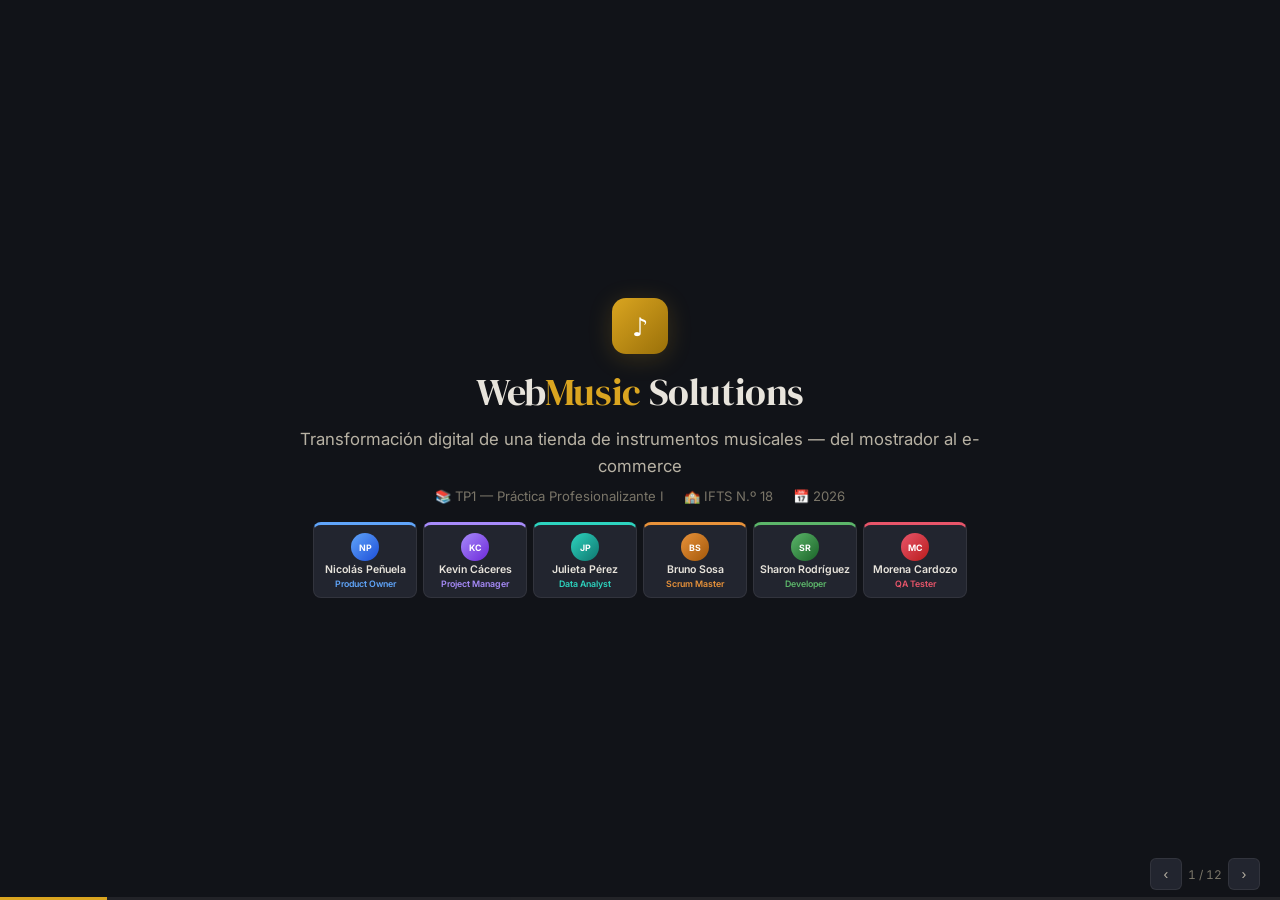
==== commit 3a9e5c35: "Move survey slide to position 7 (before finances)" ====
--- a/index.html
+++ b/index.html
@@ -901,9 +901,9 @@
   }
 }
 
-/* Slide 7 (Encuesta): 2-col → 1-col on mobile */
+/* Slide 6 (Encuesta): 2-col → 1-col on mobile */
 @media (max-width: 768px) {
-  .slide[data-slide="7"] .fill-grow > div[style*="1fr 1fr"] {
+  .slide[data-slide="6"] .fill-grow > div[style*="1fr 1fr"] {
     grid-template-columns: 1fr !important;
   }
 }
@@ -957,9 +957,9 @@
   }
 }
 
-/* Slide 6 (Finanzas): 3-col inline grid */
+/* Slide 7 (Finanzas): 3-col inline grid */
 @media (max-width: 768px) {
-  .slide[data-slide="6"] .fill-grow > div[style*="1fr 1fr 1fr"] {
+  .slide[data-slide="7"] .fill-grow > div[style*="1fr 1fr 1fr"] {
     grid-template-columns: 1fr !important;
   }
 }
@@ -1293,8 +1293,33 @@
     </div>
   </div>
 
+  <!-- SLIDE: ENCUESTA — PROCESO Y DATOS -->
+  <div class="slide" data-slide="6">
+    <div class="slide-inner">
+      <div class="slide-eyebrow">Investigación de Mercado</div>
+      <div class="slide-title" style="font-size:clamp(1.1rem,2.4vw,1.5rem);margin-bottom:6px;">Encuesta — Proceso de Recolección y Análisis</div>
+      <div class="fill-grow" style="display:flex;flex-direction:column;justify-content:center;align-items:center;gap:10px;">
+        <div style="display:grid;grid-template-columns:1fr 1fr;gap:14px;max-width:900px;width:100%;">
+          <div style="background:var(--card);border:1px solid var(--divider);border-radius:10px;padding:14px;border-top:3px solid var(--accent);">
+            <div style="font-size:.72rem;font-weight:700;color:var(--accent);text-transform:uppercase;letter-spacing:.04em;margin-bottom:6px;">Formulario + Datos</div>
+            <div style="font-size:.76rem;color:var(--text);line-height:1.6;margin-bottom:4px;">Encuesta diseñada en <b>Google Forms</b> con preguntas de opción múltiple y escala Likert.</div>
+            <div style="font-size:.68rem;color:var(--text-mid);line-height:1.55;">23 respuestas recopiladas. Datos exportados a Google Sheets y procesados con Python (pandas) en Google Colab.</div>
+          </div>
+          <div style="background:var(--card);border:1px solid var(--divider);border-radius:10px;padding:14px;border-top:3px solid var(--blue);">
+            <div style="font-size:.72rem;font-weight:700;color:var(--blue);text-transform:uppercase;letter-spacing:.04em;margin-bottom:6px;">Análisis y Visualización</div>
+            <div style="font-size:.76rem;color:var(--text);line-height:1.6;margin-bottom:4px;">Gráficos generados con <b>matplotlib</b> y consolidados en Power BI para el análisis exploratorio.</div>
+            <div style="font-size:.68rem;color:var(--text-mid);line-height:1.55;">Variables analizadas: perfil demográfico, hábitos de compra, prioridades del consumidor y funcionalidades deseadas.</div>
+          </div>
+        </div>
+        <div style="background:var(--card);border:1px solid var(--divider);border-radius:10px;padding:10px;text-align:center;max-width:900px;width:100%;">
+          <img src="captura-encuesta.jpeg" alt="Proceso de encuesta: formulario, código, datos y visualización" style="width:100%;max-height:420px;border-radius:6px;object-fit:contain;">
+        </div>
+      </div>
+    </div>
+  </div>
+
   <!-- SLIDE: FINANZAS + BREAK-EVEN -->
-  <div class="slide" data-slide="6">
+  <div class="slide" data-slide="7">
     <div class="slide-inner">
       <div class="slide-eyebrow">Viabilidad de Negocio</div>
       <div class="slide-title" style="font-size:clamp(1.1rem,2.4vw,1.5rem);margin-bottom:4px;">Presupuesto y Break-even</div>
@@ -1390,31 +1415,6 @@
     </div>
   </div>
 
-  <!-- SLIDE: ENCUESTA — PROCESO Y DATOS -->
-  <div class="slide" data-slide="7">
-    <div class="slide-inner">
-      <div class="slide-eyebrow">Investigación de Mercado</div>
-      <div class="slide-title" style="font-size:clamp(1.1rem,2.4vw,1.5rem);margin-bottom:6px;">Encuesta — Proceso de Recolección y Análisis</div>
-      <div class="fill-grow" style="display:flex;flex-direction:column;justify-content:center;align-items:center;gap:10px;">
-        <div style="display:grid;grid-template-columns:1fr 1fr;gap:14px;max-width:900px;width:100%;">
-          <div style="background:var(--card);border:1px solid var(--divider);border-radius:10px;padding:14px;border-top:3px solid var(--accent);">
-            <div style="font-size:.72rem;font-weight:700;color:var(--accent);text-transform:uppercase;letter-spacing:.04em;margin-bottom:6px;">Formulario + Datos</div>
-            <div style="font-size:.76rem;color:var(--text);line-height:1.6;margin-bottom:4px;">Encuesta diseñada en <b>Google Forms</b> con preguntas de opción múltiple y escala Likert.</div>
-            <div style="font-size:.68rem;color:var(--text-mid);line-height:1.55;">23 respuestas recopiladas. Datos exportados a Google Sheets y procesados con Python (pandas) en Google Colab.</div>
-          </div>
-          <div style="background:var(--card);border:1px solid var(--divider);border-radius:10px;padding:14px;border-top:3px solid var(--blue);">
-            <div style="font-size:.72rem;font-weight:700;color:var(--blue);text-transform:uppercase;letter-spacing:.04em;margin-bottom:6px;">Análisis y Visualización</div>
-            <div style="font-size:.76rem;color:var(--text);line-height:1.6;margin-bottom:4px;">Gráficos generados con <b>matplotlib</b> y consolidados en Power BI para el análisis exploratorio.</div>
-            <div style="font-size:.68rem;color:var(--text-mid);line-height:1.55;">Variables analizadas: perfil demográfico, hábitos de compra, prioridades del consumidor y funcionalidades deseadas.</div>
-          </div>
-        </div>
-        <div style="background:var(--card);border:1px solid var(--divider);border-radius:10px;padding:10px;text-align:center;max-width:900px;width:100%;">
-          <img src="captura-encuesta.jpeg" alt="Proceso de encuesta: formulario, código, datos y visualización" style="width:100%;max-height:420px;border-radius:6px;object-fit:contain;">
-        </div>
-      </div>
-    </div>
-  </div>
-
   <!-- SLIDE: KEVIN — PROJECT MANAGER (consolidada) -->
   <div class="slide" data-slide="8">
     <div class="slide-inner">
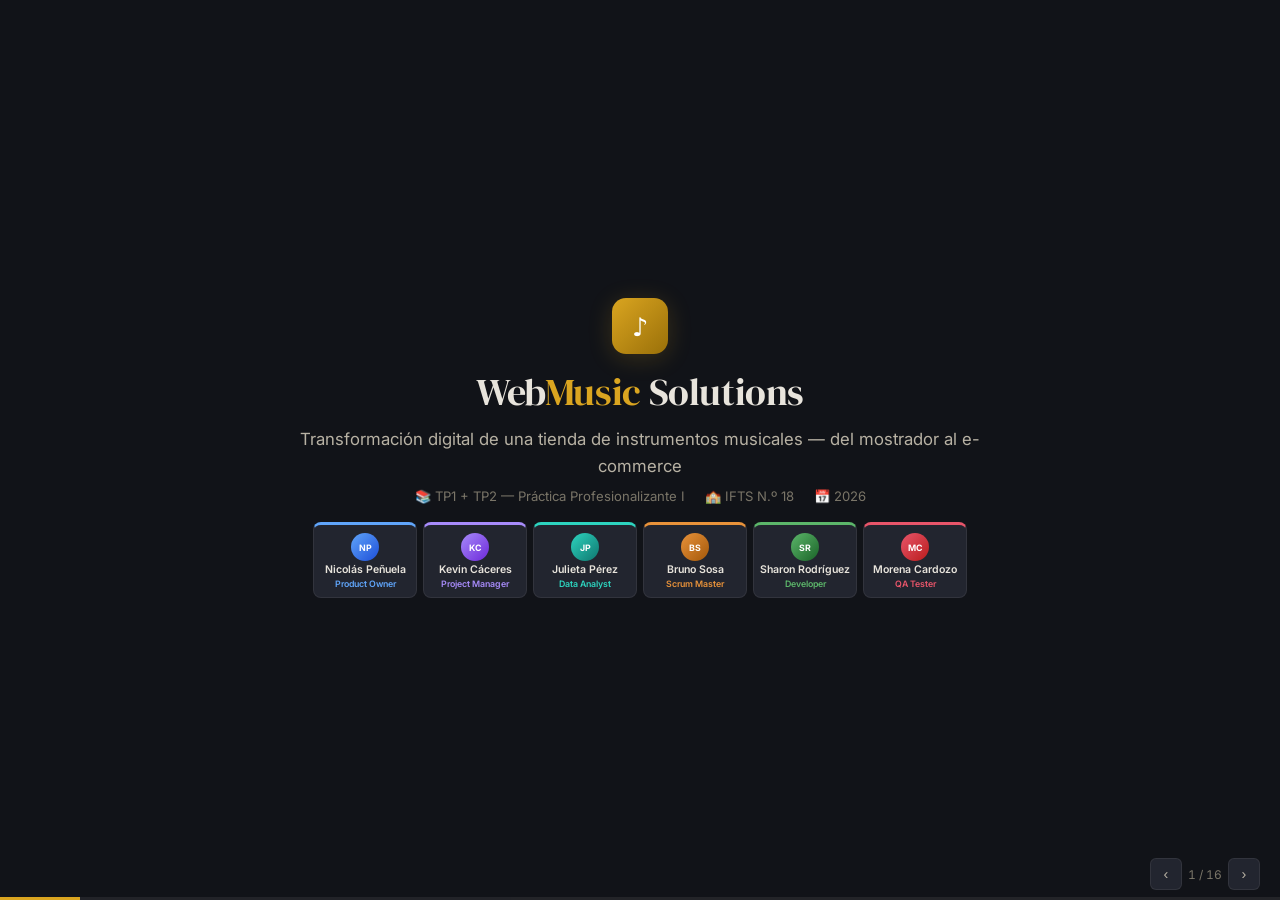
==== commit 46cf79ed: "Integrate TP1 + TP2 content into final presentation Add Product Owner (backlog MoSCoW), Scrum Master" ====
--- a/index.html
+++ b/index.html
@@ -1,5 +1,5 @@
 <!doctype html><html><head><meta charset=utf8><meta name=viewport content="width=device-width,initial-scale=1"><style>:root{color-scheme:light}body{margin:0;padding:0;font:14px -apple-system,BlinkMacSystemFont,sans-serif;background:#fff;color:#000}img{max-width:100%}[hidden]:not([hidden=until-found i]){display:none!important}</style></head><body>
-<title>WebMusic — Exposición TP1</title>
+<title>WebMusic — Exposición TP1 + TP2</title>
 <link rel="stylesheet" href="https://fonts.googleapis.com/css2?family=DM+Serif+Display:ital@0;1&family=Inter:wght@400;500;600;700&display=swap">
 <style>
 :root {
@@ -908,38 +908,38 @@
   }
 }
 
-/* Slide 9 (Conclusions): 3-col → 1-col on mobile; 2-col → 1-col on mobile */
+/* Slide 12 (Conclusions): 3-col → 1-col on mobile; 2-col → 1-col on mobile */
 @media (max-width: 1024px) {
-  .slide[data-slide="9"] .fill-grow > div[style*="1fr 1fr 1fr"] {
+  .slide[data-slide="12"] .fill-grow > div[style*="1fr 1fr 1fr"] {
     grid-template-columns: 1fr 1fr !important;
   }
 }
 @media (max-width: 768px) {
-  .slide[data-slide="9"] .fill-grow > div[style*="1fr 1fr 1fr"] {
+  .slide[data-slide="12"] .fill-grow > div[style*="1fr 1fr 1fr"] {
     grid-template-columns: 1fr !important;
   }
-  .slide[data-slide="9"] .fill-grow > div[style*="1.2fr 1fr"] {
+  .slide[data-slide="12"] .fill-grow > div[style*="1.2fr 1fr"] {
     grid-template-columns: 1fr !important;
   }
 }
 
-/* Slide 10 (Dev): 4-col tech → 2-col; 6-col HU → 3-col then 2-col; 2-col changes → 1-col */
+/* Slide 13 (Dev): 4-col tech → 2-col; 6-col HU → 3-col then 2-col; 2-col changes → 1-col */
 @media (max-width: 1024px) {
-  .slide[data-slide="10"] .fill-grow > div[style*="repeat(4"] {
+  .slide[data-slide="13"] .fill-grow > div[style*="repeat(4"] {
     grid-template-columns: repeat(2, 1fr) !important;
   }
-  .slide[data-slide="10"] div[style*="repeat(6"] {
+  .slide[data-slide="13"] div[style*="repeat(6"] {
     grid-template-columns: repeat(3, 1fr) !important;
   }
 }
 @media (max-width: 768px) {
-  .slide[data-slide="10"] .fill-grow > div[style*="repeat(4"] {
+  .slide[data-slide="13"] .fill-grow > div[style*="repeat(4"] {
     grid-template-columns: 1fr 1fr !important;
   }
-  .slide[data-slide="10"] div[style*="repeat(6"] {
+  .slide[data-slide="13"] div[style*="repeat(6"] {
     grid-template-columns: repeat(2, 1fr) !important;
   }
-  .slide[data-slide="10"] div[style*="1fr 1fr"]:not([style*="repeat"]):not([style*="1fr 1fr 1fr"]) {
+  .slide[data-slide="13"] div[style*="1fr 1fr"]:not([style*="repeat"]):not([style*="1fr 1fr 1fr"]) {
     grid-template-columns: 1fr !important;
   }
 }
@@ -978,7 +978,7 @@
       <div class="slide-title" style="font-size:clamp(1.6rem,3.5vw,2.4rem);">Web<span style="color:var(--accent)">Music</span> Solutions</div>
       <div class="slide-subtitle" style="font-size:1.05rem;max-width:700px;margin-bottom:8px;">Transformación digital de una tienda de instrumentos musicales — del mostrador al e-commerce</div>
       <div class="cover-meta" style="font-size:.82rem;gap:20px;">
-        <span>📚 TP1 — Práctica Profesionalizante I</span>
+        <span>📚 TP1 + TP2 — Práctica Profesionalizante I</span>
         <span>🏫 IFTS N.º 18</span>
         <span>📅 2026</span>
       </div>
@@ -1489,8 +1489,175 @@
     </div>
   </div>
 
+  <!-- SLIDE: BIZAGI — PROCESOS AS-IS / TO-BE (TP1) -->
+  <div class="slide" data-slide="9">
+    <div class="slide-inner">
+      <div class="slide-eyebrow">Procesos · Bizagi</div>
+      <div class="slide-title" style="font-size:clamp(1.1rem,2.4vw,1.5rem);margin-bottom:6px;">Modelado de Procesos — AS-IS / TO-BE</div>
+
+      <div class="fill-grow" style="display:flex;flex-direction:column;gap:10px;">
+        <!-- Contexto -->
+        <div style="display:grid;grid-template-columns:1fr 1fr;gap:10px;">
+          <div style="background:var(--card);border:1px solid var(--divider);border-radius:10px;padding:16px 18px;border-left:3px solid var(--red);">
+            <div style="font-size:.82rem;font-weight:600;color:var(--red);margin-bottom:8px;">🔴 AS-IS — Proceso actual</div>
+            <div style="font-size:.78rem;color:var(--text-mid);line-height:1.7;display:flex;flex-direction:column;gap:4px;">
+              <span>📍 Venta exclusivamente presencial</span>
+              <span>📝 Stock controlado en planillas manuales</span>
+              <span>💵 Solo efectivo y débito en mostrador</span>
+              <span>📞 Consultas por teléfono o en persona</span>
+              <span>❌ Sin presencia digital ni catálogo online</span>
+            </div>
+          </div>
+          <div style="background:var(--card);border:1px solid var(--divider);border-radius:10px;padding:16px 18px;border-left:3px solid var(--green);">
+            <div style="font-size:.82rem;font-weight:600;color:var(--green);margin-bottom:8px;">🟢 TO-BE — Proceso propuesto</div>
+            <div style="font-size:.78rem;color:var(--text-mid);line-height:1.7;display:flex;flex-direction:column;gap:4px;">
+              <span>🌐 E-commerce 24/7 + tienda física</span>
+              <span>📊 Stock sincronizado automáticamente</span>
+              <span>💳 Múltiples medios de pago online</span>
+              <span>💬 WhatsApp + chat integrado</span>
+              <span>📦 Tracking de envíos y retiro en local</span>
+            </div>
+          </div>
+        </div>
+
+        <!-- Diagrama Bizagi -->
+        <div style="background:var(--card);border:1px solid var(--divider);border-radius:10px;padding:14px;text-align:center;flex:1;display:flex;flex-direction:column;">
+          <div style="font-size:.75rem;font-weight:600;color:var(--text-muted);text-transform:uppercase;letter-spacing:1px;margin-bottom:8px;">Diagrama TO-BE — Modelado en Bizagi</div>
+          <img src="bizagi-tobe.jpeg" alt="Diagrama TO-BE del proceso de venta online modelado en Bizagi" style="max-width:95%;max-height:300px;border-radius:6px;object-fit:contain;margin:0 auto;background:#fff;">
+        </div>
+      </div>
+    </div>
+  </div>
+
+  <!-- SLIDE: PRODUCT OWNER — BACKLOG MoSCoW (TP1) -->
+  <div class="slide" data-slide="10">
+    <div class="slide-inner">
+      <div class="slide-eyebrow">Product Owner</div>
+      <div class="slide-title" style="font-size:clamp(1.1rem,2.4vw,1.5rem);margin-bottom:6px;">Backlog y Priorización MoSCoW</div>
+
+      <div class="fill-grow" style="display:flex;flex-direction:column;gap:10px;">
+        <!-- Contexto -->
+        <div style="background:var(--card);border:1px solid var(--divider);border-radius:10px;padding:14px 16px;border-left:3px solid var(--blue);">
+          <div style="font-size:.82rem;color:var(--text-mid);line-height:1.6;">Definió la visión del producto y priorizó el backlog con método <b style="color:var(--blue);">MoSCoW</b> según el valor de negocio. La tienda vende bien en el local pero no tiene canal online — todo se registra a mano en Excel.</div>
+        </div>
+
+        <!-- Tabla MoSCoW -->
+        <div style="background:var(--card);border:1px solid var(--divider);border-radius:10px;padding:14px;overflow-x:auto;">
+          <table style="width:100%;border-collapse:collapse;font-size:.74rem;">
+            <thead>
+              <tr style="border-bottom:2px solid var(--divider);">
+                <th style="text-align:left;padding:6px 8px;color:var(--text-muted);font-weight:600;">User Story</th>
+                <th style="text-align:center;padding:6px 8px;color:var(--text-muted);font-weight:600;">Prioridad</th>
+                <th style="text-align:left;padding:6px 8px;color:var(--text-muted);font-weight:600;">Valor de negocio</th>
+              </tr>
+            </thead>
+            <tbody>
+              <tr style="border-bottom:1px solid var(--divider);background:var(--green-bg);"><td style="padding:6px 8px;color:var(--text);font-weight:500;">HU 04 — Visualización de productos</td><td style="text-align:center;padding:6px 8px;"><span style="background:var(--green-bg);color:var(--green);padding:2px 8px;border-radius:4px;font-weight:600;font-size:.68rem;">Must</span></td><td style="padding:6px 8px;color:var(--text-mid);">El cliente necesita ver qué hay disponible</td></tr>
+              <tr style="border-bottom:1px solid var(--divider);background:var(--green-bg);"><td style="padding:6px 8px;color:var(--text);font-weight:500;">HU 05 — Filtro por categoría</td><td style="text-align:center;padding:6px 8px;"><span style="background:var(--green-bg);color:var(--green);padding:2px 8px;border-radius:4px;font-weight:600;font-size:.68rem;">Must</span></td><td style="padding:6px 8px;color:var(--text-mid);">Navegar por tipo de instrumento</td></tr>
+              <tr style="border-bottom:1px solid var(--divider);background:var(--green-bg);"><td style="padding:6px 8px;color:var(--text);font-weight:500;">HU 06 — Búsqueda de productos</td><td style="text-align:center;padding:6px 8px;"><span style="background:var(--green-bg);color:var(--green);padding:2px 8px;border-radius:4px;font-weight:600;font-size:.68rem;">Must</span></td><td style="padding:6px 8px;color:var(--text-mid);">Encontrar rápido lo que busca</td></tr>
+              <tr style="border-bottom:1px solid var(--divider);background:var(--green-bg);"><td style="padding:6px 8px;color:var(--text);font-weight:500;">HU 07 — Detalle de producto</td><td style="text-align:center;padding:6px 8px;"><span style="background:var(--green-bg);color:var(--green);padding:2px 8px;border-radius:4px;font-weight:600;font-size:.68rem;">Must</span></td><td style="padding:6px 8px;color:var(--text-mid);">Decidir la compra con toda la info</td></tr>
+              <tr style="border-bottom:1px solid var(--divider);background:var(--green-bg);"><td style="padding:6px 8px;color:var(--text);font-weight:500;">HU 08 — Gestión de stock</td><td style="text-align:center;padding:6px 8px;"><span style="background:var(--green-bg);color:var(--green);padding:2px 8px;border-radius:4px;font-weight:600;font-size:.68rem;">Must</span></td><td style="padding:6px 8px;color:var(--text-mid);">Saber si el producto está disponible</td></tr>
+              <tr style="border-bottom:1px solid var(--divider);"><td style="padding:6px 8px;color:var(--text);font-weight:500;">HU 01 — Registro de usuario</td><td style="text-align:center;padding:6px 8px;"><span style="background:var(--blue-bg);color:var(--blue);padding:2px 8px;border-radius:4px;font-weight:600;font-size:.68rem;">Should</span></td><td style="padding:6px 8px;color:var(--text-mid);">Crear cuenta para comprar</td></tr>
+              <tr style="border-bottom:1px solid var(--divider);"><td style="padding:6px 8px;color:var(--text);font-weight:500;">HU 02 — Inicio de sesión</td><td style="text-align:center;padding:6px 8px;"><span style="background:var(--blue-bg);color:var(--blue);padding:2px 8px;border-radius:4px;font-weight:600;font-size:.68rem;">Should</span></td><td style="padding:6px 8px;color:var(--text-mid);">Acceder a su cuenta</td></tr>
+              <tr style="border-bottom:1px solid var(--divider);"><td style="padding:6px 8px;color:var(--text);font-weight:500;">HU 09–10 — Carrito y checkout</td><td style="text-align:center;padding:6px 8px;"><span style="background:var(--blue-bg);color:var(--blue);padding:2px 8px;border-radius:4px;font-weight:600;font-size:.68rem;">Should</span></td><td style="padding:6px 8px;color:var(--text-mid);">Flujo de compra completo</td></tr>
+              <tr><td style="padding:6px 8px;color:var(--text);font-weight:500;">HU 03 — Recuperar contraseña</td><td style="text-align:center;padding:6px 8px;"><span style="background:var(--purple-bg);color:var(--purple);padding:2px 8px;border-radius:4px;font-weight:600;font-size:.68rem;">Could</span></td><td style="padding:6px 8px;color:var(--text-mid);">Recuperar acceso olvidado</td></tr>
+            </tbody>
+          </table>
+        </div>
+
+        <div style="font-size:.72rem;color:var(--text-muted);text-align:center;">Las filas verdes = Sprint 1 (Must Have) · Se priorizó lo visible para el cliente como base del MVP</div>
+      </div>
+    </div>
+  </div>
+
+  <!-- SLIDE: SCRUM MASTER — JIRA (TP1) -->
+  <div class="slide" data-slide="11">
+    <div class="slide-inner">
+      <div class="slide-eyebrow">Scrum Master</div>
+      <div class="slide-title" style="font-size:clamp(1.1rem,2.4vw,1.5rem);margin-bottom:6px;">Tablero Jira — Sprint 1</div>
+
+      <div class="fill-grow" style="display:flex;flex-direction:column;gap:10px;">
+        <!-- Board columns -->
+        <div style="display:grid;grid-template-columns:repeat(4,1fr);gap:8px;">
+          <div style="background:var(--card);border:1px solid var(--divider);border-radius:10px;padding:12px;text-align:center;">
+            <div style="font-size:.72rem;font-weight:600;color:var(--text-muted);text-transform:uppercase;letter-spacing:1px;margin-bottom:6px;">To Do</div>
+            <div style="font-size:1.8rem;font-weight:700;color:var(--text-muted);">0</div>
+          </div>
+          <div style="background:var(--card);border:1px solid var(--divider);border-radius:10px;padding:12px;text-align:center;">
+            <div style="font-size:.72rem;font-weight:600;color:var(--text-muted);text-transform:uppercase;letter-spacing:1px;margin-bottom:6px;">In Progress</div>
+            <div style="font-size:1.8rem;font-weight:700;color:var(--text-muted);">0</div>
+          </div>
+          <div style="background:var(--card);border:1px solid var(--divider);border-radius:10px;padding:12px;text-align:center;">
+            <div style="font-size:.72rem;font-weight:600;color:var(--text-muted);text-transform:uppercase;letter-spacing:1px;margin-bottom:6px;">Testing</div>
+            <div style="font-size:1.8rem;font-weight:700;color:var(--text-muted);">0</div>
+          </div>
+          <div style="background:var(--card);border:1px solid var(--divider);border-radius:10px;padding:12px;text-align:center;border-top:3px solid var(--green);">
+            <div style="font-size:.72rem;font-weight:600;color:var(--green);text-transform:uppercase;letter-spacing:1px;margin-bottom:6px;">Done ✓</div>
+            <div style="font-size:1.8rem;font-weight:700;color:var(--green);">5</div>
+          </div>
+        </div>
+
+        <!-- Sprint 1 cards -->
+        <div style="display:grid;grid-template-columns:repeat(5,1fr);gap:6px;">
+          <div style="background:var(--green-bg);border:1px solid rgba(92,182,106,.25);border-radius:8px;padding:10px;text-align:center;">
+            <div style="font-size:1.1rem;margin-bottom:4px;">🛍️</div>
+            <div style="font-size:.68rem;font-weight:600;color:var(--green);">HU 04</div>
+            <div style="font-size:.72rem;color:var(--text);font-weight:500;">Visualización</div>
+            <div style="font-size:.58rem;color:var(--text-muted);margin-top:2px;">SCRUM-8 ✓</div>
+          </div>
+          <div style="background:var(--green-bg);border:1px solid rgba(92,182,106,.25);border-radius:8px;padding:10px;text-align:center;">
+            <div style="font-size:1.1rem;margin-bottom:4px;">🏷️</div>
+            <div style="font-size:.68rem;font-weight:600;color:var(--green);">HU 05</div>
+            <div style="font-size:.72rem;color:var(--text);font-weight:500;">Categorías</div>
+            <div style="font-size:.58rem;color:var(--text-muted);margin-top:2px;">SCRUM-9 ✓</div>
+          </div>
+          <div style="background:var(--green-bg);border:1px solid rgba(92,182,106,.25);border-radius:8px;padding:10px;text-align:center;">
+            <div style="font-size:1.1rem;margin-bottom:4px;">🔍</div>
+            <div style="font-size:.68rem;font-weight:600;color:var(--green);">HU 06</div>
+            <div style="font-size:.72rem;color:var(--text);font-weight:500;">Búsqueda</div>
+            <div style="font-size:.58rem;color:var(--text-muted);margin-top:2px;">SCRUM-10 ✓</div>
+          </div>
+          <div style="background:var(--green-bg);border:1px solid rgba(92,182,106,.25);border-radius:8px;padding:10px;text-align:center;">
+            <div style="font-size:1.1rem;margin-bottom:4px;">📄</div>
+            <div style="font-size:.68rem;font-weight:600;color:var(--green);">HU 07</div>
+            <div style="font-size:.72rem;color:var(--text);font-weight:500;">Detalle</div>
+            <div style="font-size:.58rem;color:var(--text-muted);margin-top:2px;">SCRUM-11 ✓</div>
+          </div>
+          <div style="background:var(--green-bg);border:1px solid rgba(92,182,106,.25);border-radius:8px;padding:10px;text-align:center;">
+            <div style="font-size:1.1rem;margin-bottom:4px;">📦</div>
+            <div style="font-size:.68rem;font-weight:600;color:var(--green);">HU 08</div>
+            <div style="font-size:.72rem;color:var(--text);font-weight:500;">Stock</div>
+            <div style="font-size:.58rem;color:var(--text-muted);margin-top:2px;">SCRUM-12 ✓</div>
+          </div>
+        </div>
+
+        <!-- Metodología -->
+        <div style="display:grid;grid-template-columns:1fr 1fr;gap:10px;">
+          <div style="background:var(--card);border:1px solid var(--divider);border-radius:10px;padding:14px 16px;">
+            <div style="font-size:.78rem;font-weight:600;color:var(--blue);margin-bottom:6px;">🔄 ¿Por qué estas 5 HU primero?</div>
+            <div style="font-size:.72rem;color:var(--text-mid);line-height:1.7;display:flex;flex-direction:column;gap:3px;">
+              <span>• Primero lo visible: "entrar por los ojos" del cliente</span>
+              <span>• Cada incremento sirve de base para el siguiente</span>
+              <span>• Producto convincente desde el Sprint 1</span>
+              <span>• Flujo: ver → filtrar → buscar → detalle → stock</span>
+            </div>
+          </div>
+          <div style="background:var(--card);border:1px solid var(--divider);border-radius:10px;padding:14px 16px;">
+            <div style="font-size:.78rem;font-weight:600;color:var(--accent);margin-bottom:6px;">📊 Ceremonias Scrum</div>
+            <div style="font-size:.72rem;color:var(--text-mid);line-height:1.7;display:flex;flex-direction:column;gap:3px;">
+              <span>• Sprints de 2 semanas</span>
+              <span>• Planning, Daily, Review, Retrospectiva</span>
+              <span>• Backlog priorizado con MoSCoW</span>
+              <span>• Entrega incremental por valor de negocio</span>
+            </div>
+          </div>
+        </div>
+      </div>
+    </div>
+  </div>
+
   <!-- SLIDE: CONCLUSIONES DE LA ENCUESTA -->
-  <div class="slide" data-slide="9">
+  <div class="slide" data-slide="12">
     <div class="slide-inner">
       <div class="slide-eyebrow">Encuesta · Conclusiones</div>
       <div class="slide-title" style="font-size:clamp(1.1rem,2.4vw,1.5rem);margin-bottom:6px;">Resultados de la Encuesta (23 respuestas)</div>
@@ -1542,7 +1709,7 @@
   </div>
 
   <!-- SLIDE: SHARON — DESARROLLADORA (consolidada) -->
-  <div class="slide" data-slide="10">
+  <div class="slide" data-slide="13">
     <div class="slide-inner">
       <div class="slide-eyebrow">Developer</div>
       <div class="slide-title" style="font-size:clamp(1.1rem,2.4vw,1.5rem);margin-bottom:6px;">Desarrollo del E-commerce</div>
@@ -1635,12 +1802,81 @@
     </div>
   </div>
 
+  <!-- SLIDE: QA TESTER (TP1) -->
+  <div class="slide" data-slide="14">
+    <div class="slide-inner">
+      <div class="slide-eyebrow">QA Tester</div>
+      <div class="slide-title" style="font-size:clamp(1.1rem,2.4vw,1.5rem);margin-bottom:6px;">Testing — 10 Casos de Prueba</div>
+
+      <div class="fill-grow" style="display:flex;flex-direction:column;gap:10px;">
+        <div style="background:var(--card);border:1px solid var(--divider);border-radius:10px;padding:14px 16px;border-left:3px solid var(--teal);">
+          <div style="font-size:.82rem;color:var(--text-mid);line-height:1.6;">Diseñó <b style="color:var(--teal);">10 casos de prueba</b> (CP-01 a CP-10) validando cada User Story con escenarios positivos y negativos.</div>
+        </div>
+
+        <!-- Test cases grid -->
+        <div style="display:grid;grid-template-columns:repeat(5,1fr);gap:6px;">
+          <div style="background:var(--card);border:1px solid var(--divider);border-radius:8px;padding:10px;border-top:3px solid var(--green);">
+            <div style="font-size:.68rem;font-weight:600;color:var(--blue);margin-bottom:4px;">🛍️ HU 04 — Catálogo</div>
+            <div style="font-size:.65rem;color:var(--text-mid);line-height:1.6;">
+              <div>✅ CP-01: Muestra imagen, nombre, precio</div>
+              <div>✅ CP-02: Vacío → mensaje</div>
+            </div>
+          </div>
+          <div style="background:var(--card);border:1px solid var(--divider);border-radius:8px;padding:10px;border-top:3px solid var(--green);">
+            <div style="font-size:.68rem;font-weight:600;color:var(--blue);margin-bottom:4px;">🏷️ HU 05 — Categorías</div>
+            <div style="font-size:.65rem;color:var(--text-mid);line-height:1.6;">
+              <div>✅ CP-03: Filtra por categoría</div>
+              <div>✅ CP-04: Sin productos → mensaje</div>
+            </div>
+          </div>
+          <div style="background:var(--card);border:1px solid var(--divider);border-radius:8px;padding:10px;border-top:3px solid var(--green);">
+            <div style="font-size:.68rem;font-weight:600;color:var(--blue);margin-bottom:4px;">🔍 HU 06 — Búsqueda</div>
+            <div style="font-size:.65rem;color:var(--text-mid);line-height:1.6;">
+              <div>✅ CP-05: Busca y muestra resultados</div>
+              <div>✅ CP-06: Inexistente → "sin resultados"</div>
+            </div>
+          </div>
+          <div style="background:var(--card);border:1px solid var(--divider);border-radius:8px;padding:10px;border-top:3px solid var(--green);">
+            <div style="font-size:.68rem;font-weight:600;color:var(--blue);margin-bottom:4px;">📄 HU 07 — Detalle</div>
+            <div style="font-size:.65rem;color:var(--text-mid);line-height:1.6;">
+              <div>✅ CP-07: Detalle con stock</div>
+              <div>✅ CP-08: Detalle sin stock</div>
+            </div>
+          </div>
+          <div style="background:var(--card);border:1px solid var(--divider);border-radius:8px;padding:10px;border-top:3px solid var(--green);">
+            <div style="font-size:.68rem;font-weight:600;color:var(--blue);margin-bottom:4px;">📦 HU 08 — Stock</div>
+            <div style="font-size:.65rem;color:var(--text-mid);line-height:1.6;">
+              <div>✅ CP-09: Actualización exitosa</div>
+              <div>✅ CP-10: Valor inválido → error</div>
+            </div>
+          </div>
+        </div>
+
+        <!-- Stats -->
+        <div style="display:grid;grid-template-columns:repeat(3,1fr);gap:8px;">
+          <div style="background:var(--green-bg);border:1px solid rgba(92,182,106,.25);border-radius:10px;padding:14px;text-align:center;">
+            <div style="font-size:1.6rem;font-weight:700;color:var(--green);">10</div>
+            <div style="font-size:.72rem;color:var(--text-mid);">Casos de prueba</div>
+          </div>
+          <div style="background:var(--green-bg);border:1px solid rgba(92,182,106,.25);border-radius:10px;padding:14px;text-align:center;">
+            <div style="font-size:1.6rem;font-weight:700;color:var(--green);">10</div>
+            <div style="font-size:.72rem;color:var(--text-mid);">Aprobados</div>
+          </div>
+          <div style="background:var(--green-bg);border:1px solid rgba(92,182,106,.25);border-radius:10px;padding:14px;text-align:center;">
+            <div style="font-size:1.6rem;font-weight:700;color:var(--green);">0</div>
+            <div style="font-size:.72rem;color:var(--text-mid);">Defectos</div>
+          </div>
+        </div>
+      </div>
+    </div>
+  </div>
+
   <!-- SLIDE: CIERRE (consolidada) -->
-  <div class="slide closing" data-slide="11">
+  <div class="slide closing" data-slide="15">
     <div class="slide-inner">
       <div class="cover-logo" style="width:56px;height:56px;font-size:1.6rem;border-radius:14px;margin-bottom:12px;">♪</div>
       <div class="slide-title" style="font-size:clamp(1.6rem,3.5vw,2.4rem);">Sprint Final</div>
-      <div class="slide-subtitle" style="font-size:.9rem;margin-bottom:8px;">18 User Stories implementadas, testeadas y en Done — 88 Story Points entregados en 3 sprints.</div>
+      <div class="slide-subtitle" style="font-size:.9rem;margin-bottom:8px;">18 User Stories + 11 mejoras post-encuesta — e-commerce completo entregado en TP1 y TP2.</div>
 
       <div class="sprint-features" style="margin-bottom:10px;grid-template-columns:repeat(6,1fr);gap:4px;">
         <div class="sprint-feat" style="padding:8px 6px;"><div class="feat-icon" style="font-size:1.3rem;">👤</div><div class="feat-us">US01</div><div class="feat-name" style="font-size:.7rem;">Registro</div></div>
@@ -1664,7 +1900,7 @@
       </div>
 
       <div class="slide-subtitle" style="font-size:1.3rem;margin-bottom:10px;">Gracias</div>
-      <div style="font-size:.95rem;color:var(--text-muted);margin-bottom:10px;">WebMusic Solutions — TP1 PPI, IFTS N.º 18</div>
+      <div style="font-size:.95rem;color:var(--text-muted);margin-bottom:10px;">WebMusic Solutions — TP1 + TP2 PPI, IFTS N.º 18</div>
       <div style="display:flex;gap:14px;flex-wrap:wrap;justify-content:center;font-size:.95rem;color:var(--text-muted);">
         <span>Nicolás</span><span>·</span>
         <span>Kevin</span><span>·</span>
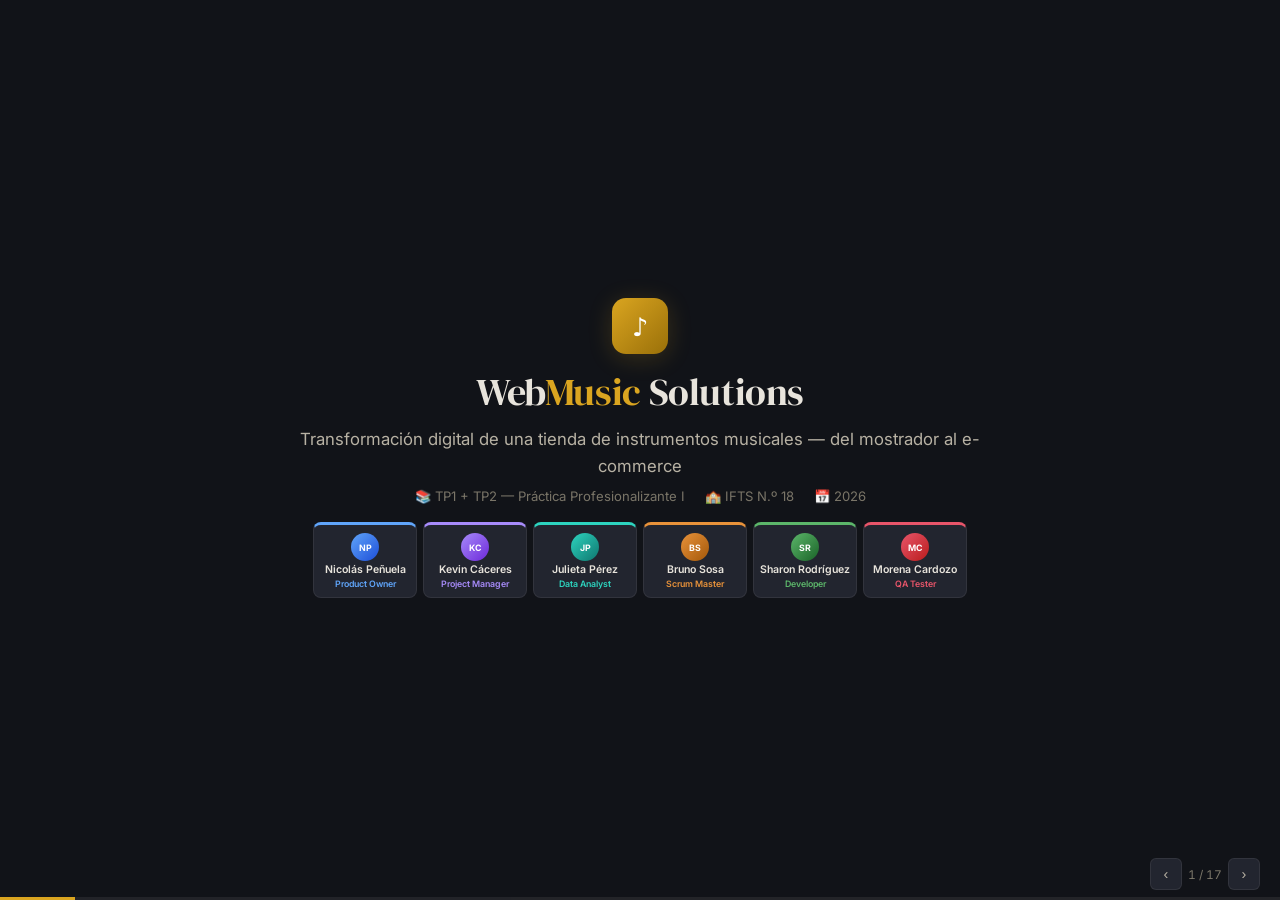
==== commit c83f5db9: "Add Sprint 2 board slide with all 13 remaining user stories HU 01-03 (auth) + HU 09-18 (cart, checko" ====
--- a/index.html
+++ b/index.html
@@ -923,23 +923,23 @@
   }
 }
 
-/* Slide 13 (Dev): 4-col tech → 2-col; 6-col HU → 3-col then 2-col; 2-col changes → 1-col */
+/* Slide 14 (Dev): 4-col tech → 2-col; 6-col HU → 3-col then 2-col; 2-col changes → 1-col */
 @media (max-width: 1024px) {
-  .slide[data-slide="13"] .fill-grow > div[style*="repeat(4"] {
+  .slide[data-slide="14"] .fill-grow > div[style*="repeat(4"] {
     grid-template-columns: repeat(2, 1fr) !important;
   }
-  .slide[data-slide="13"] div[style*="repeat(6"] {
+  .slide[data-slide="14"] div[style*="repeat(6"] {
     grid-template-columns: repeat(3, 1fr) !important;
   }
 }
 @media (max-width: 768px) {
-  .slide[data-slide="13"] .fill-grow > div[style*="repeat(4"] {
+  .slide[data-slide="14"] .fill-grow > div[style*="repeat(4"] {
     grid-template-columns: 1fr 1fr !important;
   }
-  .slide[data-slide="13"] div[style*="repeat(6"] {
+  .slide[data-slide="14"] div[style*="repeat(6"] {
     grid-template-columns: repeat(2, 1fr) !important;
   }
-  .slide[data-slide="13"] div[style*="1fr 1fr"]:not([style*="repeat"]):not([style*="1fr 1fr 1fr"]) {
+  .slide[data-slide="14"] div[style*="1fr 1fr"]:not([style*="repeat"]):not([style*="1fr 1fr 1fr"]) {
     grid-template-columns: 1fr !important;
   }
 }
@@ -1656,8 +1656,144 @@
     </div>
   </div>
 
+  <!-- SLIDE: SCRUM MASTER — JIRA SPRINT 2 (TP2) -->
+  <div class="slide" data-slide="12">
+    <div class="slide-inner">
+      <div class="slide-eyebrow">Scrum Master</div>
+      <div class="slide-title" style="font-size:clamp(1.1rem,2.4vw,1.5rem);margin-bottom:6px;">Tablero Jira — Sprint 2</div>
+
+      <div class="fill-grow" style="display:flex;flex-direction:column;gap:8px;">
+        <!-- Board columns -->
+        <div style="display:grid;grid-template-columns:repeat(4,1fr);gap:8px;">
+          <div style="background:var(--card);border:1px solid var(--divider);border-radius:10px;padding:10px;text-align:center;">
+            <div style="font-size:.72rem;font-weight:600;color:var(--text-muted);text-transform:uppercase;letter-spacing:1px;margin-bottom:4px;">To Do</div>
+            <div style="font-size:1.6rem;font-weight:700;color:var(--text-muted);">0</div>
+          </div>
+          <div style="background:var(--card);border:1px solid var(--divider);border-radius:10px;padding:10px;text-align:center;">
+            <div style="font-size:.72rem;font-weight:600;color:var(--text-muted);text-transform:uppercase;letter-spacing:1px;margin-bottom:4px;">In Progress</div>
+            <div style="font-size:1.6rem;font-weight:700;color:var(--text-muted);">0</div>
+          </div>
+          <div style="background:var(--card);border:1px solid var(--divider);border-radius:10px;padding:10px;text-align:center;">
+            <div style="font-size:.72rem;font-weight:600;color:var(--text-muted);text-transform:uppercase;letter-spacing:1px;margin-bottom:4px;">Testing</div>
+            <div style="font-size:1.6rem;font-weight:700;color:var(--text-muted);">0</div>
+          </div>
+          <div style="background:var(--card);border:1px solid var(--divider);border-radius:10px;padding:10px;text-align:center;border-top:3px solid var(--green);">
+            <div style="font-size:.72rem;font-weight:600;color:var(--green);text-transform:uppercase;letter-spacing:1px;margin-bottom:4px;">Done ✓</div>
+            <div style="font-size:1.6rem;font-weight:700;color:var(--green);">13</div>
+          </div>
+        </div>
+
+        <!-- Sprint 2 cards: HU 01-03 (Auth) + HU 09-18 -->
+        <div style="display:grid;grid-template-columns:repeat(5,1fr);gap:5px;">
+          <div style="background:var(--green-bg);border:1px solid rgba(92,182,106,.25);border-radius:8px;padding:8px;text-align:center;">
+            <div style="font-size:1rem;margin-bottom:2px;">👤</div>
+            <div style="font-size:.64rem;font-weight:600;color:var(--green);">HU 01</div>
+            <div style="font-size:.68rem;color:var(--text);font-weight:500;">Registro</div>
+            <div style="font-size:.55rem;color:var(--text-muted);margin-top:1px;">SCRUM-5 ✓</div>
+          </div>
+          <div style="background:var(--green-bg);border:1px solid rgba(92,182,106,.25);border-radius:8px;padding:8px;text-align:center;">
+            <div style="font-size:1rem;margin-bottom:2px;">🔐</div>
+            <div style="font-size:.64rem;font-weight:600;color:var(--green);">HU 02</div>
+            <div style="font-size:.68rem;color:var(--text);font-weight:500;">Login</div>
+            <div style="font-size:.55rem;color:var(--text-muted);margin-top:1px;">SCRUM-6 ✓</div>
+          </div>
+          <div style="background:var(--green-bg);border:1px solid rgba(92,182,106,.25);border-radius:8px;padding:8px;text-align:center;">
+            <div style="font-size:1rem;margin-bottom:2px;">🔑</div>
+            <div style="font-size:.64rem;font-weight:600;color:var(--green);">HU 03</div>
+            <div style="font-size:.68rem;color:var(--text);font-weight:500;">Contraseña</div>
+            <div style="font-size:.55rem;color:var(--text-muted);margin-top:1px;">SCRUM-7 ✓</div>
+          </div>
+          <div style="background:var(--green-bg);border:1px solid rgba(92,182,106,.25);border-radius:8px;padding:8px;text-align:center;">
+            <div style="font-size:1rem;margin-bottom:2px;">🛒</div>
+            <div style="font-size:.64rem;font-weight:600;color:var(--green);">HU 09</div>
+            <div style="font-size:.68rem;color:var(--text);font-weight:500;">Carrito</div>
+            <div style="font-size:.55rem;color:var(--text-muted);margin-top:1px;">SCRUM-13 ✓</div>
+          </div>
+          <div style="background:var(--green-bg);border:1px solid rgba(92,182,106,.25);border-radius:8px;padding:8px;text-align:center;">
+            <div style="font-size:1rem;margin-bottom:2px;">✏️</div>
+            <div style="font-size:.64rem;font-weight:600;color:var(--green);">HU 10</div>
+            <div style="font-size:.68rem;color:var(--text);font-weight:500;">Mod. carrito</div>
+            <div style="font-size:.55rem;color:var(--text-muted);margin-top:1px;">SCRUM-14 ✓</div>
+          </div>
+        </div>
+        <div style="display:grid;grid-template-columns:repeat(5,1fr);gap:5px;">
+          <div style="background:var(--green-bg);border:1px solid rgba(92,182,106,.25);border-radius:8px;padding:8px;text-align:center;">
+            <div style="font-size:1rem;margin-bottom:2px;">💳</div>
+            <div style="font-size:.64rem;font-weight:600;color:var(--green);">HU 11</div>
+            <div style="font-size:.68rem;color:var(--text);font-weight:500;">Checkout</div>
+            <div style="font-size:.55rem;color:var(--text-muted);margin-top:1px;">SCRUM-15 ✓</div>
+          </div>
+          <div style="background:var(--green-bg);border:1px solid rgba(92,182,106,.25);border-radius:8px;padding:8px;text-align:center;">
+            <div style="font-size:1rem;margin-bottom:2px;">🏦</div>
+            <div style="font-size:.64rem;font-weight:600;color:var(--green);">HU 12</div>
+            <div style="font-size:.68rem;color:var(--text);font-weight:500;">Pagos</div>
+            <div style="font-size:.55rem;color:var(--text-muted);margin-top:1px;">SCRUM-16 ✓</div>
+          </div>
+          <div style="background:var(--green-bg);border:1px solid rgba(92,182,106,.25);border-radius:8px;padding:8px;text-align:center;">
+            <div style="font-size:1rem;margin-bottom:2px;">✅</div>
+            <div style="font-size:.64rem;font-weight:600;color:var(--green);">HU 13</div>
+            <div style="font-size:.68rem;color:var(--text);font-weight:500;">Confirmación</div>
+            <div style="font-size:.55rem;color:var(--text-muted);margin-top:1px;">SCRUM-17 ✓</div>
+          </div>
+          <div style="background:var(--green-bg);border:1px solid rgba(92,182,106,.25);border-radius:8px;padding:8px;text-align:center;">
+            <div style="font-size:1rem;margin-bottom:2px;">📋</div>
+            <div style="font-size:.64rem;font-weight:600;color:var(--green);">HU 14</div>
+            <div style="font-size:.68rem;color:var(--text);font-weight:500;">Pedidos</div>
+            <div style="font-size:.55rem;color:var(--text-muted);margin-top:1px;">SCRUM-18 ✓</div>
+          </div>
+          <div style="background:var(--green-bg);border:1px solid rgba(92,182,106,.25);border-radius:8px;padding:8px;text-align:center;">
+            <div style="font-size:1rem;margin-bottom:2px;">⚙️</div>
+            <div style="font-size:.64rem;font-weight:600;color:var(--green);">HU 15</div>
+            <div style="font-size:.68rem;color:var(--text);font-weight:500;">Admin</div>
+            <div style="font-size:.55rem;color:var(--text-muted);margin-top:1px;">SCRUM-19 ✓</div>
+          </div>
+        </div>
+        <div style="display:grid;grid-template-columns:repeat(3,1fr);gap:5px;">
+          <div style="background:var(--green-bg);border:1px solid rgba(92,182,106,.25);border-radius:8px;padding:8px;text-align:center;">
+            <div style="font-size:1rem;margin-bottom:2px;">💰</div>
+            <div style="font-size:.64rem;font-weight:600;color:var(--green);">HU 16</div>
+            <div style="font-size:.68rem;color:var(--text);font-weight:500;">Ventas</div>
+            <div style="font-size:.55rem;color:var(--text-muted);margin-top:1px;">SCRUM-20 ✓</div>
+          </div>
+          <div style="background:var(--green-bg);border:1px solid rgba(92,182,106,.25);border-radius:8px;padding:8px;text-align:center;">
+            <div style="font-size:1rem;margin-bottom:2px;">👥</div>
+            <div style="font-size:.64rem;font-weight:600;color:var(--green);">HU 17</div>
+            <div style="font-size:.68rem;color:var(--text);font-weight:500;">Clientes</div>
+            <div style="font-size:.55rem;color:var(--text-muted);margin-top:1px;">SCRUM-21 ✓</div>
+          </div>
+          <div style="background:var(--green-bg);border:1px solid rgba(92,182,106,.25);border-radius:8px;padding:8px;text-align:center;">
+            <div style="font-size:1rem;margin-bottom:2px;">📊</div>
+            <div style="font-size:.64rem;font-weight:600;color:var(--green);">HU 18</div>
+            <div style="font-size:.68rem;color:var(--text);font-weight:500;">Dashboard</div>
+            <div style="font-size:.55rem;color:var(--text-muted);margin-top:1px;">SCRUM-22 ✓</div>
+          </div>
+        </div>
+
+        <!-- Resumen -->
+        <div style="display:grid;grid-template-columns:1fr 1fr;gap:8px;">
+          <div style="background:var(--card);border:1px solid var(--divider);border-radius:10px;padding:12px 14px;">
+            <div style="font-size:.78rem;font-weight:600;color:var(--accent);margin-bottom:4px;">📦 Alcance del Sprint 2</div>
+            <div style="font-size:.72rem;color:var(--text-mid);line-height:1.7;display:flex;flex-direction:column;gap:2px;">
+              <span>• Autenticación completa (registro, login, recuperar)</span>
+              <span>• Flujo de compra (carrito → checkout → pago → confirmación)</span>
+              <span>• Panel de administración (pedidos, ventas, clientes, dashboard)</span>
+            </div>
+          </div>
+          <div style="background:var(--card);border:1px solid var(--divider);border-radius:10px;padding:12px 14px;">
+            <div style="font-size:.78rem;font-weight:600;color:var(--green);margin-bottom:4px;">✅ Resultado</div>
+            <div style="font-size:.72rem;color:var(--text-mid);line-height:1.7;display:flex;flex-direction:column;gap:2px;">
+              <span>• 13 HU completadas en este sprint</span>
+              <span>• E-commerce 100% funcional</span>
+              <span>• 18/18 User Stories en Done</span>
+            </div>
+          </div>
+        </div>
+      </div>
+    </div>
+  </div>
+
   <!-- SLIDE: CONCLUSIONES DE LA ENCUESTA -->
-  <div class="slide" data-slide="12">
+  <div class="slide" data-slide="13">
     <div class="slide-inner">
       <div class="slide-eyebrow">Encuesta · Conclusiones</div>
       <div class="slide-title" style="font-size:clamp(1.1rem,2.4vw,1.5rem);margin-bottom:6px;">Resultados de la Encuesta (23 respuestas)</div>
@@ -1709,7 +1845,7 @@
   </div>
 
   <!-- SLIDE: SHARON — DESARROLLADORA (consolidada) -->
-  <div class="slide" data-slide="13">
+  <div class="slide" data-slide="14">
     <div class="slide-inner">
       <div class="slide-eyebrow">Developer</div>
       <div class="slide-title" style="font-size:clamp(1.1rem,2.4vw,1.5rem);margin-bottom:6px;">Desarrollo del E-commerce</div>
@@ -1803,7 +1939,7 @@
   </div>
 
   <!-- SLIDE: QA TESTER (TP1) -->
-  <div class="slide" data-slide="14">
+  <div class="slide" data-slide="15">
     <div class="slide-inner">
       <div class="slide-eyebrow">QA Tester</div>
       <div class="slide-title" style="font-size:clamp(1.1rem,2.4vw,1.5rem);margin-bottom:6px;">Testing — 10 Casos de Prueba</div>
@@ -1872,7 +2008,7 @@
   </div>
 
   <!-- SLIDE: CIERRE (consolidada) -->
-  <div class="slide closing" data-slide="15">
+  <div class="slide closing" data-slide="16">
     <div class="slide-inner">
       <div class="cover-logo" style="width:56px;height:56px;font-size:1.6rem;border-radius:14px;margin-bottom:12px;">♪</div>
       <div class="slide-title" style="font-size:clamp(1.6rem,3.5vw,2.4rem);">Sprint Final</div>
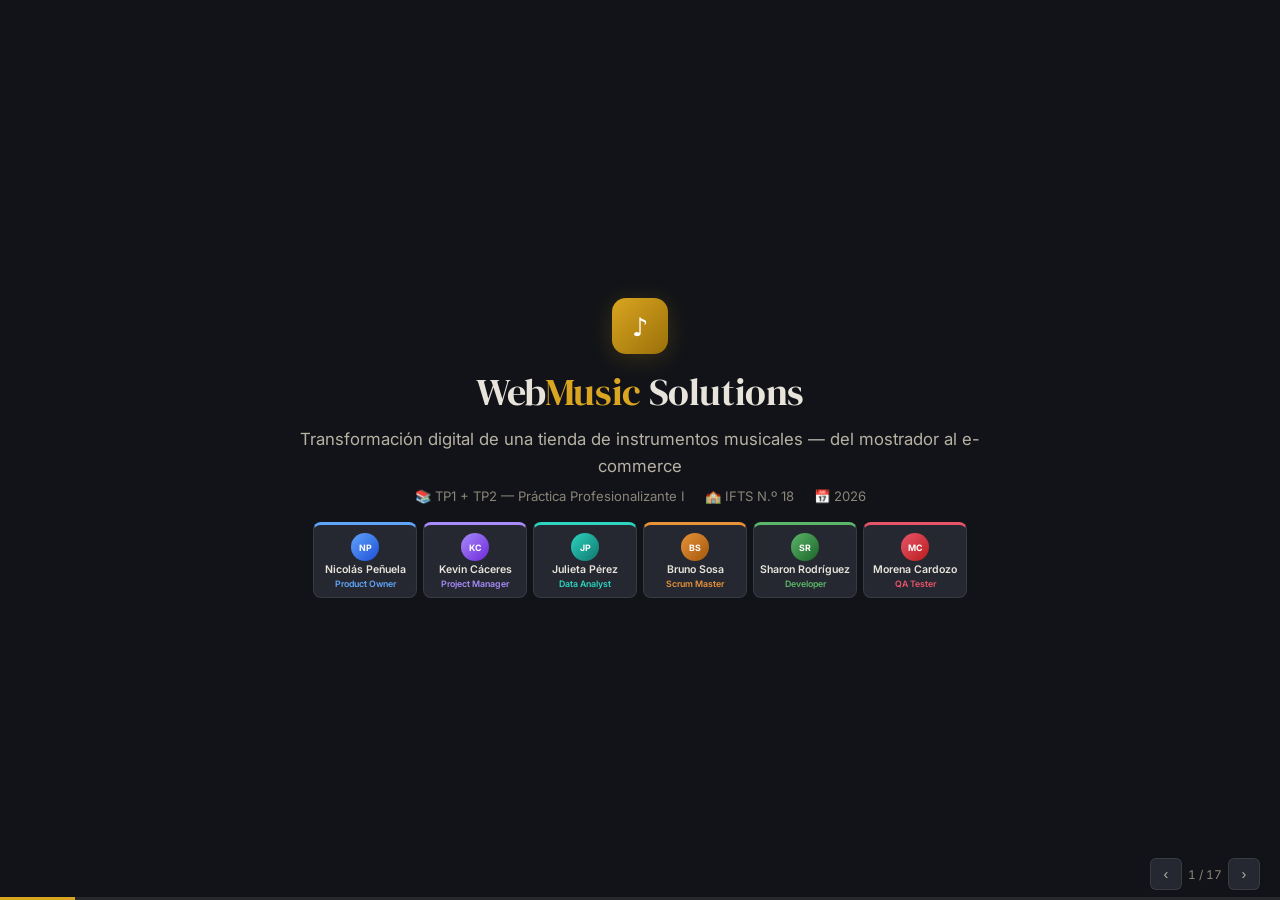
==== commit 0c0a3e37: "Reestructurar storytelling por fases + AS-IS/TO-BE detallado + moneda explicita - Reordenar 17 slide" ====
--- a/index.html
+++ b/index.html
@@ -5,17 +5,17 @@
 :root {
   --ground: #111318;
   --surface: #1a1d26;
-  --card: #22252f;
+  --card: #252830;
   --text: #e8e4dc;
   --text-mid: #b8b2a4;
-  --text-muted: #7a7568;
+  --text-muted: #8a8578;
   --accent: #daa520;
   --accent-soft: rgba(218,165,32,.12);
   --accent-glow: rgba(218,165,32,.2);
   --display: 'DM Serif Display', Georgia, serif;
   --body: 'Inter', system-ui, sans-serif;
   --slide-bg: var(--ground);
-  --divider: rgba(232,228,220,.08);
+  --divider: rgba(232,228,220,.1);
   --green: #5cb66a;
   --green-bg: rgba(92,182,106,.1);
   --blue: #60a5fa;
@@ -888,22 +888,22 @@
 
 /* Slide 8 (PM): 4-col → 2-col on tablet, 1-col on mobile; 3-col months → 1-col on mobile */
 @media (max-width: 1024px) {
-  .slide[data-slide="8"] .fill-grow > div[style*="1fr 1fr 1fr 1fr"] {
+  .slide[data-slide="9"] .fill-grow > div[style*="1fr 1fr 1fr 1fr"] {
     grid-template-columns: 1fr 1fr !important;
   }
 }
 @media (max-width: 768px) {
-  .slide[data-slide="8"] .fill-grow > div[style*="1fr 1fr 1fr 1fr"] {
+  .slide[data-slide="9"] .fill-grow > div[style*="1fr 1fr 1fr 1fr"] {
     grid-template-columns: 1fr !important;
   }
-  .slide[data-slide="8"] .fill-grow > div[style*="1fr 1fr 1fr"]:not([style*="1fr 1fr 1fr 1fr"]) {
+  .slide[data-slide="9"] .fill-grow > div[style*="1fr 1fr 1fr"]:not([style*="1fr 1fr 1fr 1fr"]) {
     grid-template-columns: 1fr !important;
   }
 }
 
 /* Slide 6 (Encuesta): 2-col → 1-col on mobile */
 @media (max-width: 768px) {
-  .slide[data-slide="6"] .fill-grow > div[style*="1fr 1fr"] {
+  .slide[data-slide="5"] .fill-grow > div[style*="1fr 1fr"] {
     grid-template-columns: 1fr !important;
   }
 }
@@ -925,41 +925,41 @@
 
 /* Slide 14 (Dev): 4-col tech → 2-col; 6-col HU → 3-col then 2-col; 2-col changes → 1-col */
 @media (max-width: 1024px) {
-  .slide[data-slide="14"] .fill-grow > div[style*="repeat(4"] {
+  .slide[data-slide="13"] .fill-grow > div[style*="repeat(4"] {
     grid-template-columns: repeat(2, 1fr) !important;
   }
-  .slide[data-slide="14"] div[style*="repeat(6"] {
+  .slide[data-slide="13"] div[style*="repeat(6"] {
     grid-template-columns: repeat(3, 1fr) !important;
   }
 }
 @media (max-width: 768px) {
-  .slide[data-slide="14"] .fill-grow > div[style*="repeat(4"] {
+  .slide[data-slide="13"] .fill-grow > div[style*="repeat(4"] {
     grid-template-columns: 1fr 1fr !important;
   }
-  .slide[data-slide="14"] div[style*="repeat(6"] {
+  .slide[data-slide="13"] div[style*="repeat(6"] {
     grid-template-columns: repeat(2, 1fr) !important;
   }
-  .slide[data-slide="14"] div[style*="1fr 1fr"]:not([style*="repeat"]):not([style*="1fr 1fr 1fr"]) {
+  .slide[data-slide="13"] div[style*="1fr 1fr"]:not([style*="repeat"]):not([style*="1fr 1fr 1fr"]) {
     grid-template-columns: 1fr !important;
   }
 }
 
 /* Slide 5 (Adopción + Dashboard): inline grids */
 @media (max-width: 768px) {
-  .slide[data-slide="5"] .fill-grow > div[style*="1fr 1fr 1fr"]:not([style*="repeat"]) {
+  .slide[data-slide="15"] .fill-grow > div[style*="1fr 1fr 1fr"]:not([style*="repeat"]) {
     grid-template-columns: 1fr !important;
   }
-  .slide[data-slide="5"] .fill-grow > div[style*="repeat(4"] {
+  .slide[data-slide="15"] .fill-grow > div[style*="repeat(4"] {
     grid-template-columns: repeat(2, 1fr) !important;
   }
-  .slide[data-slide="5"] .fill-grow > div[style*="1.2fr"] {
+  .slide[data-slide="15"] .fill-grow > div[style*="1.2fr"] {
     grid-template-columns: 1fr !important;
   }
 }
 
 /* Slide 7 (Finanzas): 3-col inline grid */
 @media (max-width: 768px) {
-  .slide[data-slide="7"] .fill-grow > div[style*="1fr 1fr 1fr"] {
+  .slide[data-slide="10"] .fill-grow > div[style*="1fr 1fr 1fr"] {
     grid-template-columns: 1fr !important;
   }
 }
@@ -1020,7 +1020,7 @@
   <!-- SLIDE: EQUIPO, MISIÓN Y CAPACITACIÓN -->
   <div class="slide" data-slide="1">
     <div class="slide-inner">
-      <div class="slide-eyebrow">Recursos Humanos</div>
+      <div class="slide-eyebrow">Fase 1 · Descubrimiento y Negocio</div>
       <div class="slide-title" style="font-size:clamp(1.4rem,3vw,1.9rem);margin-bottom:10px;">Misión, Visión y Capacitación</div>
       <div class="fill-grow" style="display:flex;flex-direction:column;gap:14px;">
         <!-- MISIÓN, VISIÓN, VALORES + CAPTACIÓN + CAPACITACIÓN -->
@@ -1172,6 +1172,7 @@
       <div class="slide-eyebrow">Impacto en el Mercado</div>
       <div class="slide-title" style="font-size:clamp(1.3rem,2.8vw,1.8rem);margin-bottom:4px;">Estimación del Mercado Objetivo</div>
       <div class="slide-subtitle" style="font-size:.82rem;margin-bottom:2px;">Dimensionamiento del mercado potencial para soluciones de e-commerce en la industria musical.</div>
+      <div style="font-size:.62rem;color:var(--accent);background:var(--accent-soft);display:inline-block;padding:2px 10px;border-radius:4px;margin-bottom:2px;">Moneda: USD · Ticket promedio: USD 150 · Margen por txn: USD 12 (8% comision) · Ver slides Presupuesto y Dashboard</div>
       <div class="fill-grow">
         <div class="tam-container">
           <!-- Concentric circles -->
@@ -1201,7 +1202,7 @@
             <div class="tam-detail-card" style="border-left:3px solid var(--accent);">
               <h4 style="color:var(--accent);">SOM — Serviceable Obtainable Market</h4>
               <div class="tam-val">USD 480 K</div>
-              <p>Captura realista año 1 en CABA/GBA (0,15% del SAM). Meta: 400 transacciones/mes promedio.</p>
+              <p>Captura realista año 1 en CABA/GBA (0,15% del SAM). Meta: 267 transacciones/mes promedio (267 × USD 150 × 12 = USD 480 K).</p>
             </div>
           </div>
         </div>
@@ -1211,90 +1212,6 @@
 
   <!-- SLIDE: ADOPCIÓN + DASHBOARD GERENCIAL -->
   <div class="slide" data-slide="5">
-    <div class="slide-inner">
-      <div class="slide-eyebrow">Adopción · Dashboard Gerencial</div>
-      <div class="slide-title" style="font-size:clamp(1.1rem,2.4vw,1.5rem);margin-bottom:2px;">Estrategia de Adopción y Dashboard</div>
-      <div class="fill-grow" style="display:flex;flex-direction:column;gap:6px;">
-        <!-- ADOPTION PHASES (sin concientización) -->
-        <div style="display:grid;grid-template-columns:1fr 1fr 1fr;gap:6px;">
-          <div class="adoption-phase" style="border-top:3px solid var(--teal);padding:8px;">
-            <div class="phase-num" style="background:var(--teal);">1</div>
-            <h3 style="font-size:.76rem;">Capacitación</h3>
-            <p style="font-size:.65rem;">Talleres prácticos sobre el panel admin y registro automático de ventas. Guías paso a paso.</p>
-            <div style="margin-top:3px;font-size:.58rem;color:var(--accent);font-weight:600;">Mes 1–2</div>
-          </div>
-          <div class="adoption-phase" style="border-top:3px solid var(--purple);padding:8px;">
-            <div class="phase-num" style="background:var(--purple);">2</div>
-            <h3 style="font-size:.76rem;">Rollout gradual</h3>
-            <p style="font-size:.65rem;">Marcha blanca: e-commerce en paralelo con proceso manual. Migración del 20% del catálogo.</p>
-            <div style="margin-top:3px;font-size:.58rem;color:var(--accent);font-weight:600;">Mes 2–3</div>
-          </div>
-          <div class="adoption-phase" style="border-top:3px solid var(--green);padding:8px;">
-            <div class="phase-num" style="background:var(--green);">3</div>
-            <h3 style="font-size:.76rem;">Migración completa</h3>
-            <p style="font-size:.65rem;">Se discontinúa Excel. Todas las transacciones alimentan el dashboard gerencial en tiempo real.</p>
-            <div style="margin-top:3px;font-size:.58rem;color:var(--accent);font-weight:600;">Mes 4–6</div>
-          </div>
-        </div>
-        <!-- DASHBOARD KPIs -->
-        <div style="display:grid;grid-template-columns:repeat(4,1fr);gap:6px;">
-          <div class="dash-tile" style="background:linear-gradient(135deg,#1a365d,#2a4a7f);padding:7px 6px;">
-            <div class="dash-tile-val" style="font-size:1rem;">$1.240.000</div>
-            <div class="dash-tile-lbl" style="font-size:.55rem;">Ventas del mes</div>
-          </div>
-          <div class="dash-tile" style="background:linear-gradient(135deg,#1a365d,#2a4a7f);padding:7px 6px;">
-            <div class="dash-tile-val" style="font-size:1rem;">186</div>
-            <div class="dash-tile-lbl" style="font-size:.55rem;">Clientes registrados</div>
-          </div>
-          <div class="dash-tile" style="background:linear-gradient(135deg,#0d7a72,#0d9488);padding:7px 6px;">
-            <div class="dash-tile-val" style="font-size:1rem;">$18.300</div>
-            <div class="dash-tile-lbl" style="font-size:.55rem;">Ticket promedio</div>
-          </div>
-          <div class="dash-tile" style="background:linear-gradient(135deg,#7c3aed,#6d28d9);padding:7px 6px;">
-            <div class="dash-tile-val" style="font-size:1rem;">94%</div>
-            <div class="dash-tile-lbl" style="font-size:.55rem;">Tasa de conversión</div>
-          </div>
-        </div>
-        <!-- CHARTS + TABLES compact -->
-        <div style="display:grid;grid-template-columns:1.2fr 1fr 1fr;gap:6px;">
-          <div style="background:var(--card);border-radius:8px;padding:8px;">
-            <div style="font-size:.62rem;font-weight:600;color:var(--text-mid);margin-bottom:4px;">Ventas por categoría</div>
-            <svg viewBox="0 0 300 110" style="width:100%;display:block;">
-              <rect x="10" y="5" width="180" height="12" rx="3" fill="#60a5fa" opacity=".9"/><text x="195" y="15" fill="var(--text-mid)" font-size="8" font-family="Inter,sans-serif">Guitarras $420k</text>
-              <rect x="10" y="22" width="140" height="12" rx="3" fill="#a78bfa" opacity=".9"/><text x="155" y="32" fill="var(--text-mid)" font-size="8" font-family="Inter,sans-serif">Teclados $310k</text>
-              <rect x="10" y="39" width="110" height="12" rx="3" fill="#2dd4bf" opacity=".9"/><text x="125" y="49" fill="var(--text-mid)" font-size="8" font-family="Inter,sans-serif">Audio $240k</text>
-              <rect x="10" y="56" width="80" height="12" rx="3" fill="#e8923a" opacity=".9"/><text x="95" y="66" fill="var(--text-mid)" font-size="8" font-family="Inter,sans-serif">Baterías $150k</text>
-              <rect x="10" y="73" width="55" height="12" rx="3" fill="#e8556a" opacity=".9"/><text x="70" y="83" fill="var(--text-mid)" font-size="8" font-family="Inter,sans-serif">Bajos $72k</text>
-              <rect x="10" y="90" width="35" height="12" rx="3" fill="#5cb66a" opacity=".9"/><text x="50" y="100" fill="var(--text-mid)" font-size="8" font-family="Inter,sans-serif">Accesorios $48k</text>
-            </svg>
-          </div>
-          <div style="background:var(--card);border-radius:8px;padding:8px;">
-            <div style="font-size:.62rem;font-weight:600;color:var(--text-mid);margin-bottom:4px;">Top 5 productos</div>
-            <table style="width:100%;font-size:.6rem;color:var(--text-mid);">
-              <tr><td>1.</td><td>Guitarra Yamaha C40</td><td style="text-align:right;font-weight:600;">$85k</td></tr>
-              <tr><td>2.</td><td>Teclado Casio CT-S200</td><td style="text-align:right;font-weight:600;">$120k</td></tr>
-              <tr><td>3.</td><td>Micrófono Shure SM58</td><td style="text-align:right;font-weight:600;">$95k</td></tr>
-              <tr><td>4.</td><td>Bajo Squier Affinity</td><td style="text-align:right;font-weight:600;">$180k</td></tr>
-              <tr><td>5.</td><td>Batería Pearl Export</td><td style="text-align:right;font-weight:600;">$350k</td></tr>
-            </table>
-          </div>
-          <div style="background:var(--card);border-radius:8px;padding:8px;">
-            <div style="font-size:.62rem;font-weight:600;color:var(--text-mid);margin-bottom:4px;">Pedidos recientes</div>
-            <table style="width:100%;font-size:.6rem;color:var(--text-mid);">
-              <tr><td>#001</td><td>2 items</td><td style="color:var(--green);font-weight:600;">OK</td><td style="text-align:right;">$205k</td></tr>
-              <tr><td>#002</td><td>1 item</td><td style="color:var(--green);font-weight:600;">OK</td><td style="text-align:right;">$85k</td></tr>
-              <tr><td>#003</td><td>3 items</td><td style="color:var(--orange);font-weight:600;">Pend</td><td style="text-align:right;">$310k</td></tr>
-              <tr><td>#004</td><td>1 item</td><td style="color:var(--green);font-weight:600;">OK</td><td style="text-align:right;">$120k</td></tr>
-              <tr><td>#005</td><td>2 items</td><td style="color:var(--green);font-weight:600;">OK</td><td style="text-align:right;">$275k</td></tr>
-            </table>
-          </div>
-        </div>
-      </div>
-    </div>
-  </div>
-
-  <!-- SLIDE: ENCUESTA — PROCESO Y DATOS -->
-  <div class="slide" data-slide="6">
     <div class="slide-inner">
       <div class="slide-eyebrow">Investigación de Mercado</div>
       <div class="slide-title" style="font-size:clamp(1.1rem,2.4vw,1.5rem);margin-bottom:6px;">Encuesta — Proceso de Recolección y Análisis</div>
@@ -1319,10 +1236,312 @@
   </div>
 
   <!-- SLIDE: FINANZAS + BREAK-EVEN -->
+  <div class="slide" data-slide="6">
+    <div class="slide-inner">
+      <div class="slide-eyebrow">Encuesta · Conclusiones</div>
+      <div class="slide-title" style="font-size:clamp(1.1rem,2.4vw,1.5rem);margin-bottom:2px;">Resultados de la Encuesta (23 respuestas)</div>
+      <div style="font-size:.66rem;color:var(--text-muted);margin-bottom:6px;font-style:italic;">Muestra de 23 respuestas: resultados direccionales, no representativos estadísticamente</div>
+
+      <div class="fill-grow" style="display:flex;flex-direction:column;gap:10px;">
+        <!-- ROW 1: Productos + Edad + hallazgos -->
+        <div style="display:grid;grid-template-columns:1fr 1fr 1fr;gap:10px;align-items:stretch;">
+          <div style="background:var(--card);border:1px solid var(--divider);border-radius:10px;padding:12px;text-align:center;display:flex;flex-direction:column;">
+            <div style="font-size:.75rem;font-weight:600;color:var(--text-muted);text-transform:uppercase;letter-spacing:1px;margin-bottom:6px;">¿Qué compran más?</div>
+            <img src="grafico-productos.jpeg" alt="Gráfico de productos más comprados" style="width:100%;border-radius:6px;background:#fff;flex:1;object-fit:contain;">
+          </div>
+          <div style="background:var(--card);border:1px solid var(--divider);border-radius:10px;padding:12px;text-align:center;display:flex;flex-direction:column;">
+            <div style="font-size:.75rem;font-weight:600;color:var(--text-muted);text-transform:uppercase;letter-spacing:1px;margin-bottom:6px;">Participación por edad</div>
+            <img src="grafico-participacion-edad.jpeg" alt="Gráfico de participación por edad" style="width:100%;border-radius:6px;background:#fff;flex:1;object-fit:contain;">
+          </div>
+          <div style="background:var(--card);border:1px solid var(--divider);border-radius:10px;padding:16px 18px;display:flex;flex-direction:column;justify-content:center;gap:14px;">
+            <div style="font-size:.88rem;color:var(--text);line-height:1.6;">
+              La población encuestada es <b style="color:var(--accent);">joven</b>: el <b style="color:var(--accent);font-size:1.1rem;">68%</b> tiene entre 25 y 34 años.
+            </div>
+            <div style="width:100%;height:1px;background:var(--divider);"></div>
+            <div style="font-size:.88rem;color:var(--text);line-height:1.6;">
+              Los productos más comprados son <b style="color:var(--accent);">cuerdas</b> y <b style="color:var(--accent);">accesorios</b>, seguidos de instrumentos.
+            </div>
+          </div>
+        </div>
+
+        <!-- ROW 2: Prioridades + Conclusión final -->
+        <div style="display:grid;grid-template-columns:1.2fr 1fr;gap:10px;align-items:stretch;">
+          <div style="background:var(--card);border:1px solid var(--divider);border-radius:10px;padding:12px;text-align:center;display:flex;flex-direction:column;">
+            <div style="font-size:.75rem;font-weight:600;color:var(--text-muted);text-transform:uppercase;letter-spacing:1px;margin-bottom:6px;">Prioridades del comprador (promedio sobre 5)</div>
+            <img src="grafico-prioridades.jpeg" alt="Gráfico de prioridades del comprador" style="width:100%;border-radius:6px;background:#fff;flex:1;object-fit:contain;">
+          </div>
+          <div style="background:var(--card);border:1px solid var(--divider);border-radius:10px;padding:18px 20px;border-left:3px solid var(--accent);display:flex;flex-direction:column;justify-content:center;">
+            <div style="font-size:.92rem;color:var(--text);line-height:1.55;margin-bottom:12px;">El obstáculo más importante de la venta online en este rubro es la <b style="color:var(--accent);font-size:1.05rem;">incertidumbre</b>. La tienda debería:</div>
+            <div style="font-size:.85rem;color:var(--text-mid);line-height:1.7;display:flex;flex-direction:column;gap:4px;">
+              <span>📦 Seguimiento del pedido</span>
+              <span>📋 Fichas técnicas completas con fotos reales</span>
+              <span>🛡️ Comunicar claramente garantía y devoluciones</span>
+              <span>🎵 Complementar con audio o video de demostración</span>
+              <span>💬 Ofrecer chat de WhatsApp para consultas</span>
+            </div>
+            <div style="margin-top:14px;padding-top:10px;border-top:1px solid var(--divider);font-size:.85rem;color:var(--text);line-height:1.55;">
+              Para el lanzamiento: apoyarse en <b style="color:var(--accent);">cuerdas y accesorios</b> y trabajar la construcción de confianza con los <b style="color:var(--accent);">principiantes</b>.
+            </div>
+          </div>
+        </div>
+      </div>
+    </div>
+  </div>
+
+  <!-- SLIDE: MODELADO AS-IS / TO-BE (detallado) -->
   <div class="slide" data-slide="7">
     <div class="slide-inner">
-      <div class="slide-eyebrow">Viabilidad de Negocio</div>
-      <div class="slide-title" style="font-size:clamp(1.1rem,2.4vw,1.5rem);margin-bottom:4px;">Presupuesto y Break-even</div>
+      <div class="slide-eyebrow">Fase 2 · Ingeniería de Procesos y Requisitos</div>
+      <div class="slide-title" style="font-size:clamp(1.1rem,2.4vw,1.5rem);margin-bottom:2px;">Modelado AS-IS vs. TO-BE — Flujo de Datos</div>
+      <div style="font-size:.64rem;color:var(--text-muted);margin-bottom:6px;">Cada paso del AS-IS se mapea a una tarea de MS Project, una User Story en Jira y un caso de prueba QA</div>
+
+      <div class="fill-grow" style="display:flex;flex-direction:column;gap:8px;">
+        <!-- Circuitos AS-IS y TO-BE detallados -->
+        <div style="display:grid;grid-template-columns:1fr 1fr;gap:8px;">
+          <!-- AS-IS -->
+          <div style="background:var(--card);border:1px solid var(--divider);border-radius:10px;padding:12px 14px;border-left:3px solid var(--red);">
+            <div style="font-size:.78rem;font-weight:600;color:var(--red);margin-bottom:6px;">AS-IS — Circuito actual</div>
+            <div style="display:flex;flex-direction:column;gap:4px;">
+              <div style="display:flex;gap:8px;align-items:flex-start;">
+                <div style="background:var(--red);color:#fff;border-radius:50%;width:20px;height:20px;display:flex;align-items:center;justify-content:center;font-size:.55rem;font-weight:700;flex-shrink:0;">1</div>
+                <div><div style="font-size:.72rem;font-weight:600;color:var(--text);">Consulta</div><div style="font-size:.62rem;color:var(--text-muted);">Mostrador o telefono; sin catalogo digital</div></div>
+              </div>
+              <div style="margin-left:9px;width:2px;height:4px;background:var(--red);opacity:.3;"></div>
+              <div style="display:flex;gap:8px;align-items:flex-start;">
+                <div style="background:var(--red);color:#fff;border-radius:50%;width:20px;height:20px;display:flex;align-items:center;justify-content:center;font-size:.55rem;font-weight:700;flex-shrink:0;">2</div>
+                <div><div style="font-size:.72rem;font-weight:600;color:var(--text);">Stock</div><div style="font-size:.62rem;color:var(--text-muted);">Excel desactualizada, verificacion manual (~15 min)</div></div>
+              </div>
+              <div style="margin-left:9px;width:2px;height:4px;background:var(--red);opacity:.3;"></div>
+              <div style="display:flex;gap:8px;align-items:flex-start;">
+                <div style="background:var(--red);color:#fff;border-radius:50%;width:20px;height:20px;display:flex;align-items:center;justify-content:center;font-size:.55rem;font-weight:700;flex-shrink:0;">3</div>
+                <div><div style="font-size:.72rem;font-weight:600;color:var(--text);">Cobro</div><div style="font-size:.62rem;color:var(--text-muted);">Caja fisica, efectivo/debito; sin integracion</div></div>
+              </div>
+              <div style="margin-left:9px;width:2px;height:4px;background:var(--red);opacity:.3;"></div>
+              <div style="display:flex;gap:8px;align-items:flex-start;">
+                <div style="background:var(--red);color:#fff;border-radius:50%;width:20px;height:20px;display:flex;align-items:center;justify-content:center;font-size:.55rem;font-weight:700;flex-shrink:0;">4</div>
+                <div><div style="font-size:.72rem;font-weight:600;color:var(--text);">Cierre</div><div style="font-size:.62rem;color:var(--text-muted);">Asiento manual nocturno, propenso a desfasajes</div></div>
+              </div>
+            </div>
+          </div>
+          <!-- TO-BE -->
+          <div style="background:var(--card);border:1px solid var(--divider);border-radius:10px;padding:12px 14px;border-left:3px solid var(--green);">
+            <div style="font-size:.78rem;font-weight:600;color:var(--green);margin-bottom:6px;">TO-BE — Circuito propuesto</div>
+            <div style="display:flex;flex-direction:column;gap:4px;">
+              <div style="display:flex;gap:8px;align-items:flex-start;">
+                <div style="background:var(--green);color:#fff;border-radius:50%;width:20px;height:20px;display:flex;align-items:center;justify-content:center;font-size:.55rem;font-weight:700;flex-shrink:0;">1</div>
+                <div><div style="font-size:.72rem;font-weight:600;color:var(--text);">Captura</div><div style="font-size:.62rem;color:var(--text-muted);">Ingreso unificado mostrador + e-commerce 24/7</div></div>
+              </div>
+              <div style="margin-left:9px;width:2px;height:4px;background:var(--green);opacity:.3;"></div>
+              <div style="display:flex;gap:8px;align-items:flex-start;">
+                <div style="background:var(--green);color:#fff;border-radius:50%;width:20px;height:20px;display:flex;align-items:center;justify-content:center;font-size:.55rem;font-weight:700;flex-shrink:0;">2</div>
+                <div><div style="font-size:.72rem;font-weight:600;color:var(--text);">Validacion</div><div style="font-size:.62rem;color:var(--text-muted);">Control automatico de stock e integridad</div></div>
+              </div>
+              <div style="margin-left:9px;width:2px;height:4px;background:var(--green);opacity:.3;"></div>
+              <div style="display:flex;gap:8px;align-items:flex-start;">
+                <div style="background:var(--teal);color:#fff;border-radius:50%;width:20px;height:20px;display:flex;align-items:center;justify-content:center;font-size:.55rem;font-weight:700;flex-shrink:0;">3</div>
+                <div><div style="font-size:.72rem;font-weight:600;color:var(--text);">Data Quality / ETL</div><div style="font-size:.62rem;color:var(--text-muted);">Depuracion y estandarizacion de datos</div></div>
+              </div>
+              <div style="margin-left:9px;width:2px;height:4px;background:var(--green);opacity:.3;"></div>
+              <div style="display:flex;gap:8px;align-items:flex-start;">
+                <div style="background:var(--green);color:#fff;border-radius:50%;width:20px;height:20px;display:flex;align-items:center;justify-content:center;font-size:.55rem;font-weight:700;flex-shrink:0;">4</div>
+                <div><div style="font-size:.72rem;font-weight:600;color:var(--text);">Centralizacion</div><div style="font-size:.62rem;color:var(--text-muted);">Sincronizacion DW, visibilidad en tiempo real</div></div>
+              </div>
+            </div>
+          </div>
+        </div>
+
+        <!-- Trazabilidad -->
+        <div style="background:var(--surface);border:1px solid var(--divider);border-radius:10px;padding:10px 14px;">
+          <div style="font-size:.7rem;font-weight:600;color:var(--accent);text-transform:uppercase;letter-spacing:1px;margin-bottom:6px;">Trazabilidad end-to-end</div>
+          <div style="display:flex;align-items:center;justify-content:center;gap:6px;flex-wrap:wrap;font-size:.68rem;">
+            <span style="background:var(--red-bg);border:1px solid rgba(232,85,106,.2);padding:5px 10px;border-radius:6px;color:var(--red);font-weight:600;">Problema AS-IS</span>
+            <span style="color:var(--accent);">→</span>
+            <span style="background:var(--purple-bg);border:1px solid rgba(167,139,250,.2);padding:5px 10px;border-radius:6px;color:var(--purple);font-weight:600;">Tarea MS Project</span>
+            <span style="color:var(--accent);">→</span>
+            <span style="background:var(--blue-bg);border:1px solid rgba(96,165,250,.2);padding:5px 10px;border-radius:6px;color:var(--blue);font-weight:600;">User Story Jira</span>
+            <span style="color:var(--accent);">→</span>
+            <span style="background:var(--green-bg);border:1px solid rgba(92,182,106,.2);padding:5px 10px;border-radius:6px;color:var(--green);font-weight:600;">Caso de Prueba QA</span>
+          </div>
+          <div style="font-size:.58rem;color:var(--text-muted);text-align:center;margin-top:4px;">Cada dolor detectado en el circuito actual se traduce en entregable concreto y verificable</div>
+        </div>
+
+        <!-- Metricas pre/post + Bizagi -->
+        <div style="display:grid;grid-template-columns:1fr 1fr;gap:8px;">
+          <!-- Metricas pre/post -->
+          <div style="background:var(--card);border:1px solid var(--divider);border-radius:10px;padding:10px 14px;">
+            <div style="font-size:.7rem;font-weight:600;color:var(--accent);text-transform:uppercase;letter-spacing:1px;margin-bottom:6px;">Metricas pre/post</div>
+            <div style="display:flex;flex-direction:column;gap:4px;">
+              <div style="display:flex;justify-content:space-between;align-items:center;font-size:.66rem;padding:3px 0;border-bottom:1px solid var(--divider);">
+                <span style="color:var(--text-mid);">Confirmacion de stock</span>
+                <div><span style="color:var(--red);font-weight:600;">15 min</span> <span style="color:var(--text-muted);">→</span> <span style="color:var(--green);font-weight:600;">0 seg (auto)</span></div>
+              </div>
+              <div style="display:flex;justify-content:space-between;align-items:center;font-size:.66rem;padding:3px 0;border-bottom:1px solid var(--divider);">
+                <span style="color:var(--text-mid);">Disponibilidad de venta</span>
+                <div><span style="color:var(--red);font-weight:600;">8 h/dia</span> <span style="color:var(--text-muted);">→</span> <span style="color:var(--green);font-weight:600;">24/7</span></div>
+              </div>
+              <div style="display:flex;justify-content:space-between;align-items:center;font-size:.66rem;padding:3px 0;border-bottom:1px solid var(--divider);">
+                <span style="color:var(--text-mid);">Cierre contable</span>
+                <div><span style="color:var(--red);font-weight:600;">Manual</span> <span style="color:var(--text-muted);">→</span> <span style="color:var(--green);font-weight:600;">Automatico</span></div>
+              </div>
+              <div style="display:flex;justify-content:space-between;align-items:center;font-size:.66rem;padding:3px 0;">
+                <span style="color:var(--text-mid);">Trazabilidad de datos</span>
+                <div><span style="color:var(--red);font-weight:600;">Ninguna</span> <span style="color:var(--text-muted);">→</span> <span style="color:var(--green);font-weight:600;">Completa</span></div>
+              </div>
+            </div>
+          </div>
+          <!-- Diagrama Bizagi -->
+          <div style="background:var(--card);border:1px solid var(--divider);border-radius:10px;padding:10px;text-align:center;display:flex;flex-direction:column;">
+            <div style="font-size:.68rem;font-weight:600;color:var(--text-muted);text-transform:uppercase;letter-spacing:1px;margin-bottom:6px;">Diagrama TO-BE — Bizagi</div>
+            <img src="bizagi-tobe.jpeg" alt="Diagrama TO-BE del proceso de venta online modelado en Bizagi" style="max-width:95%;max-height:200px;border-radius:6px;object-fit:contain;margin:0 auto;background:#fff;flex:1;">
+          </div>
+        </div>
+      </div>
+    </div>
+  </div>
+
+  <!-- SLIDE: PRODUCT OWNER — BACKLOG MoSCoW (TP1) -->
+  <div class="slide" data-slide="8">
+    <div class="slide-inner">
+      <div class="slide-eyebrow">Fase 2 · Product Owner</div>
+      <div class="slide-title" style="font-size:clamp(1.1rem,2.4vw,1.5rem);margin-bottom:6px;">Backlog y Priorización MoSCoW</div>
+
+      <div class="fill-grow" style="display:flex;flex-direction:column;gap:10px;">
+        <!-- Contexto -->
+        <div style="background:var(--card);border:1px solid var(--divider);border-radius:10px;padding:14px 16px;border-left:3px solid var(--blue);">
+          <div style="font-size:.82rem;color:var(--text-mid);line-height:1.6;">Definió la visión del producto y priorizó el backlog con método <b style="color:var(--blue);">MoSCoW</b> según el valor de negocio. La tienda vende bien en el local pero no tiene canal online — todo se registra a mano en Excel.</div>
+        </div>
+
+        <!-- Tabla MoSCoW -->
+        <div style="background:var(--card);border:1px solid var(--divider);border-radius:10px;padding:14px;overflow-x:auto;">
+          <table style="width:100%;border-collapse:collapse;font-size:.74rem;">
+            <thead>
+              <tr style="border-bottom:2px solid var(--divider);">
+                <th style="text-align:left;padding:6px 8px;color:var(--text-muted);font-weight:600;">User Story</th>
+                <th style="text-align:center;padding:6px 8px;color:var(--text-muted);font-weight:600;">Prioridad</th>
+                <th style="text-align:left;padding:6px 8px;color:var(--text-muted);font-weight:600;">Valor de negocio</th>
+              </tr>
+            </thead>
+            <tbody>
+              <tr style="border-bottom:1px solid var(--divider);background:var(--green-bg);"><td style="padding:6px 8px;color:var(--text);font-weight:500;">HU 04 — Visualización de productos</td><td style="text-align:center;padding:6px 8px;"><span style="background:var(--green-bg);color:var(--green);padding:2px 8px;border-radius:4px;font-weight:600;font-size:.68rem;">Must</span></td><td style="padding:6px 8px;color:var(--text-mid);">El cliente necesita ver qué hay disponible</td></tr>
+              <tr style="border-bottom:1px solid var(--divider);background:var(--green-bg);"><td style="padding:6px 8px;color:var(--text);font-weight:500;">HU 05 — Filtro por categoría</td><td style="text-align:center;padding:6px 8px;"><span style="background:var(--green-bg);color:var(--green);padding:2px 8px;border-radius:4px;font-weight:600;font-size:.68rem;">Must</span></td><td style="padding:6px 8px;color:var(--text-mid);">Navegar por tipo de instrumento</td></tr>
+              <tr style="border-bottom:1px solid var(--divider);background:var(--green-bg);"><td style="padding:6px 8px;color:var(--text);font-weight:500;">HU 06 — Búsqueda de productos</td><td style="text-align:center;padding:6px 8px;"><span style="background:var(--green-bg);color:var(--green);padding:2px 8px;border-radius:4px;font-weight:600;font-size:.68rem;">Must</span></td><td style="padding:6px 8px;color:var(--text-mid);">Encontrar rápido lo que busca</td></tr>
+              <tr style="border-bottom:1px solid var(--divider);background:var(--green-bg);"><td style="padding:6px 8px;color:var(--text);font-weight:500;">HU 07 — Detalle de producto</td><td style="text-align:center;padding:6px 8px;"><span style="background:var(--green-bg);color:var(--green);padding:2px 8px;border-radius:4px;font-weight:600;font-size:.68rem;">Must</span></td><td style="padding:6px 8px;color:var(--text-mid);">Decidir la compra con toda la info</td></tr>
+              <tr style="border-bottom:1px solid var(--divider);background:var(--green-bg);"><td style="padding:6px 8px;color:var(--text);font-weight:500;">HU 08 — Gestión de stock</td><td style="text-align:center;padding:6px 8px;"><span style="background:var(--green-bg);color:var(--green);padding:2px 8px;border-radius:4px;font-weight:600;font-size:.68rem;">Must</span></td><td style="padding:6px 8px;color:var(--text-mid);">Saber si el producto está disponible</td></tr>
+              <tr style="border-bottom:1px solid var(--divider);background:var(--green-bg);"><td style="padding:6px 8px;color:var(--text);font-weight:500;">HU 09 — Agregar al carrito</td><td style="text-align:center;padding:6px 8px;"><span style="background:var(--green-bg);color:var(--green);padding:2px 8px;border-radius:4px;font-weight:600;font-size:.68rem;">Must</span></td><td style="padding:6px 8px;color:var(--text-mid);">Sin carrito no hay compra online</td></tr>
+              <tr style="border-bottom:1px solid var(--divider);background:var(--green-bg);"><td style="padding:6px 8px;color:var(--text);font-weight:500;">HU 10 — Modificar carrito</td><td style="text-align:center;padding:6px 8px;"><span style="background:var(--green-bg);color:var(--green);padding:2px 8px;border-radius:4px;font-weight:600;font-size:.68rem;">Must</span></td><td style="padding:6px 8px;color:var(--text-mid);">Editar cantidades antes de pagar</td></tr>
+              <tr style="border-bottom:1px solid var(--divider);"><td style="padding:6px 8px;color:var(--text);font-weight:500;">HU 01 — Registro de usuario</td><td style="text-align:center;padding:6px 8px;"><span style="background:var(--blue-bg);color:var(--blue);padding:2px 8px;border-radius:4px;font-weight:600;font-size:.68rem;">Should</span></td><td style="padding:6px 8px;color:var(--text-mid);">Crear cuenta para comprar</td></tr>
+              <tr style="border-bottom:1px solid var(--divider);"><td style="padding:6px 8px;color:var(--text);font-weight:500;">HU 02 — Inicio de sesión</td><td style="text-align:center;padding:6px 8px;"><span style="background:var(--blue-bg);color:var(--blue);padding:2px 8px;border-radius:4px;font-weight:600;font-size:.68rem;">Should</span></td><td style="padding:6px 8px;color:var(--text-mid);">Acceder a su cuenta</td></tr>
+              <tr style="border-bottom:1px solid var(--divider);"><td style="padding:6px 8px;color:var(--text);font-weight:500;">HU 03 — Recuperar contraseña</td><td style="text-align:center;padding:6px 8px;"><span style="background:var(--purple-bg);color:var(--purple);padding:2px 8px;border-radius:4px;font-weight:600;font-size:.68rem;">Could</span></td><td style="padding:6px 8px;color:var(--text-mid);">Recuperar acceso olvidado</td></tr>
+              <tr><td style="padding:6px 8px;color:var(--text);font-weight:500;">Pagos en cuotas · App nativa · Multi-idioma</td><td style="text-align:center;padding:6px 8px;"><span style="background:rgba(232,85,106,.1);color:var(--red);padding:2px 8px;border-radius:4px;font-weight:600;font-size:.68rem;">Won't</span></td><td style="padding:6px 8px;color:var(--text-mid);">Fuera del alcance del MVP</td></tr>
+            </tbody>
+          </table>
+        </div>
+
+        <div style="font-size:.72rem;color:var(--text-muted);text-align:center;">Las filas verdes = Must Have · HU09-10 se mueven a Must porque sin carrito no existe compra online</div>
+      </div>
+    </div>
+  </div>
+
+  <!-- SLIDE: SCRUM MASTER — JIRA (TP1) -->
+  <div class="slide" data-slide="9">
+    <div class="slide-inner">
+      <div class="slide-eyebrow">Fase 3 · Gobernanza y Planificación</div>
+      <div class="slide-title" style="font-size:clamp(1.1rem,2.4vw,1.5rem);margin-bottom:4px;">Planificación y Gestión del Proyecto</div>
+
+      <div class="fill-grow" style="display:flex;flex-direction:column;gap:8px;">
+        <!-- ROW 1: 3 method cards + KPIs del proyecto -->
+        <div style="display:grid;grid-template-columns:1fr 1fr 1fr 1fr;gap:8px;">
+          <!-- Tradicional -->
+          <div style="background:var(--card);border:1px solid var(--divider);border-radius:10px;padding:12px 14px;border-top:3px solid var(--purple);">
+            <div style="background:var(--purple-bg);color:var(--purple);font-size:.58rem;font-weight:700;padding:2px 8px;border-radius:4px;display:inline-block;margin-bottom:6px;">Tradicional</div>
+            <h3 style="font-size:.78rem;margin:0 0 4px;color:var(--text);">Planificación</h3>
+            <p style="font-size:.65rem;margin:0;color:var(--text-mid);line-height:1.5;">Cronograma con hitos y fechas. Gestión de riesgos. MS Project con 14 tareas, 3 hitos.</p>
+          </div>
+          <!-- Ágil -->
+          <div style="background:var(--card);border:1px solid var(--divider);border-radius:10px;padding:12px 14px;border-top:3px solid var(--teal);">
+            <div style="background:var(--teal-bg);color:var(--teal);font-size:.58rem;font-weight:700;padding:2px 8px;border-radius:4px;display:inline-block;margin-bottom:6px;">Ágil — Scrum</div>
+            <h3 style="font-size:.78rem;margin:0 0 4px;color:var(--text);">Ejecución</h3>
+            <p style="font-size:.65rem;margin:0;color:var(--text-mid);line-height:1.5;">Sprints de 2 semanas. Product Backlog + User Stories. Planning, Daily, Review, Retro.</p>
+          </div>
+          <!-- Trazabilidad -->
+          <div style="background:var(--card);border:1px solid var(--divider);border-radius:10px;padding:12px 14px;border-top:3px solid var(--accent);">
+            <div style="background:var(--accent-soft);color:var(--accent);font-size:.58rem;font-weight:700;padding:2px 8px;border-radius:4px;display:inline-block;margin-bottom:6px;">Trazabilidad</div>
+            <h3 style="font-size:.78rem;margin:0 0 4px;color:var(--text);">Visibilidad</h3>
+            <p style="font-size:.65rem;margin:0;color:var(--text-mid);line-height:1.5;">Cada mejora se rastrea: Bizagi AS-IS → Jira → MS Project con fechas y responsables.</p>
+          </div>
+          <!-- KPIs compactos -->
+          <div style="background:var(--card);border:1px solid var(--divider);border-radius:10px;padding:12px 14px;border-top:3px solid var(--blue);display:flex;flex-direction:column;justify-content:center;gap:6px;">
+            <div style="text-align:center;">
+              <div style="font-size:1.2rem;font-weight:700;color:var(--blue);">14</div>
+              <div style="font-size:.56rem;color:var(--text-muted);text-transform:uppercase;letter-spacing:.5px;">Tareas</div>
+            </div>
+            <div style="width:100%;height:1px;background:var(--divider);"></div>
+            <div style="text-align:center;">
+              <div style="font-size:1.2rem;font-weight:700;color:var(--accent);">3</div>
+              <div style="font-size:.56rem;color:var(--text-muted);text-transform:uppercase;letter-spacing:.5px;">Hitos</div>
+            </div>
+            <div style="width:100%;height:1px;background:var(--divider);"></div>
+            <div style="text-align:center;">
+              <div style="font-size:1.2rem;font-weight:700;color:var(--green);">6</div>
+              <div style="font-size:.56rem;color:var(--text-muted);text-transform:uppercase;letter-spacing:.5px;">Integrantes</div>
+            </div>
+          </div>
+        </div>
+
+        <!-- ROW 2: 3 meses horizontal -->
+        <div style="display:grid;grid-template-columns:1fr 1fr 1fr;gap:8px;">
+          <div style="background:var(--card);border:1px solid var(--divider);border-radius:10px;padding:10px 14px;border-left:3px solid var(--blue);">
+            <div style="font-size:.62rem;font-weight:700;color:var(--blue);margin-bottom:3px;">MES 1 · Sep</div>
+            <div style="font-size:.72rem;font-weight:600;color:var(--text);margin-bottom:2px;">Análisis y diseño</div>
+            <div style="font-size:.6rem;color:var(--text-mid);line-height:1.45;">Relevamiento, arquitectura, diseño UX/UI y modelo de BD</div>
+          </div>
+          <div style="background:var(--card);border:1px solid var(--divider);border-radius:10px;padding:10px 14px;border-left:3px solid var(--green);">
+            <div style="font-size:.62rem;font-weight:700;color:var(--green);margin-bottom:3px;">MES 2 · Oct</div>
+            <div style="font-size:.72rem;font-weight:600;color:var(--text);margin-bottom:2px;">Desarrollo fuerte</div>
+            <div style="font-size:.6rem;color:var(--text-mid);line-height:1.45;">Frontend, backend, BD, pagos, carrito y panel de admin</div>
+          </div>
+          <div style="background:var(--card);border:1px solid var(--divider);border-radius:10px;padding:10px 14px;border-left:3px solid var(--orange);">
+            <div style="font-size:.62rem;font-weight:700;color:var(--orange);margin-bottom:3px;">MES 3 · Nov–Dic</div>
+            <div style="font-size:.72rem;font-weight:600;color:var(--text);margin-bottom:2px;">Integración y QA</div>
+            <div style="font-size:.6rem;color:var(--text-mid);line-height:1.45;">Testing, corrección de defectos, ajustes finales y deploy</div>
+          </div>
+        </div>
+
+        <!-- ROW 3: Matriz de riesgos -->
+        <div style="background:var(--card);border:1px solid var(--divider);border-radius:10px;padding:10px 12px;">
+          <div style="font-size:.68rem;font-weight:600;color:var(--red);margin-bottom:5px;">⚠️ Matriz de Riesgos</div>
+          <table style="width:100%;border-collapse:collapse;font-size:.62rem;">
+            <thead><tr style="border-bottom:1px solid var(--divider);">
+              <th style="text-align:left;padding:3px 6px;color:var(--text-muted);font-weight:600;">Riesgo</th>
+              <th style="text-align:center;padding:3px 6px;color:var(--text-muted);font-weight:600;">Prob.</th>
+              <th style="text-align:center;padding:3px 6px;color:var(--text-muted);font-weight:600;">Impacto</th>
+              <th style="text-align:left;padding:3px 6px;color:var(--text-muted);font-weight:600;">Mitigación</th>
+            </tr></thead>
+            <tbody>
+              <tr style="border-bottom:1px solid var(--divider);"><td style="padding:3px 6px;color:var(--text);">APIs terceros (caídas/cambios)</td><td style="text-align:center;padding:3px 6px;color:var(--orange);font-weight:600;">Media</td><td style="text-align:center;padding:3px 6px;color:var(--red);font-weight:600;">Alto</td><td style="padding:3px 6px;color:var(--text-mid);">Wrappers con fallback y cache local</td></tr>
+              <tr style="border-bottom:1px solid var(--divider);"><td style="padding:3px 6px;color:var(--text);">Volatilidad cambiaria (USD/ARS)</td><td style="text-align:center;padding:3px 6px;color:var(--red);font-weight:600;">Alta</td><td style="text-align:center;padding:3px 6px;color:var(--orange);font-weight:600;">Medio</td><td style="padding:3px 6px;color:var(--text-mid);">Precios en USD, ajuste periódico ARS</td></tr>
+              <tr style="border-bottom:1px solid var(--divider);"><td style="padding:3px 6px;color:var(--text);">Logística frágil (instrumentos)</td><td style="text-align:center;padding:3px 6px;color:var(--orange);font-weight:600;">Media</td><td style="text-align:center;padding:3px 6px;color:var(--orange);font-weight:600;">Medio</td><td style="padding:3px 6px;color:var(--text-mid);">Embalaje reforzado + seguro de envío</td></tr>
+              <tr style="border-bottom:1px solid var(--divider);"><td style="padding:3px 6px;color:var(--text);">Ruptura logística (demoras)</td><td style="text-align:center;padding:3px 6px;color:var(--orange);font-weight:600;">Media</td><td style="text-align:center;padding:3px 6px;color:var(--red);font-weight:600;">Alto</td><td style="padding:3px 6px;color:var(--text-mid);">Multi-operador + opción retiro en local</td></tr>
+              <tr><td style="padding:3px 6px;color:var(--text);">Competencia plataformas (ML, etc.)</td><td style="text-align:center;padding:3px 6px;color:var(--red);font-weight:600;">Alta</td><td style="text-align:center;padding:3px 6px;color:var(--orange);font-weight:600;">Medio</td><td style="padding:3px 6px;color:var(--text-mid);">Diferenciación: nicho + asesoría experta</td></tr>
+            </tbody>
+          </table>
+        </div>
+
+        <!-- ROW 4: Gantt ancho completo -->
+        <div style="background:var(--card);border:1px solid var(--divider);border-radius:10px;padding:8px;text-align:center;flex:1;display:flex;flex-direction:column;justify-content:center;align-items:center;">
+          <div style="font-size:.68rem;font-weight:600;color:var(--text-mid);margin-bottom:4px;">Diagrama de Gantt — Sep a Dic 2026</div>
+          <img src="gantt.jpeg" alt="Diagrama de Gantt del proyecto WebMusic" style="max-width:90%;max-height:200px;border-radius:6px;object-fit:contain;">
+        </div>
+      </div>
+    </div>
+  </div>
+
+  <!-- SLIDE: BIZAGI — PROCESOS AS-IS / TO-BE (TP1) -->
+  <div class="slide" data-slide="10">
+    <div class="slide-inner">
+      <div class="slide-eyebrow">Fase 3 · Viabilidad de Negocio</div>
+      <div class="slide-title" style="font-size:clamp(1.1rem,2.4vw,1.5rem);margin-bottom:2px;">Presupuesto y Break-even</div>
+      <div style="font-size:.62rem;color:var(--accent);background:var(--accent-soft);display:inline-block;padding:2px 10px;border-radius:4px;margin-bottom:4px;">Moneda: USD · Ticket promedio: USD 150 · BE = USD 850 / USD 12 = 71 txns/mes · Consistente con SOM (267 txns/mes) y Dashboard</div>
       <div class="fill-grow" style="display:flex;flex-direction:column;gap:6px;">
         <!-- ROW 1: BUDGET + MONETIZATION + BREAK-EVEN KPIs -->
         <div style="display:grid;grid-template-columns:1fr 1fr 1fr;gap:8px;">
@@ -1416,164 +1635,9 @@
   </div>
 
   <!-- SLIDE: KEVIN — PROJECT MANAGER (consolidada) -->
-  <div class="slide" data-slide="8">
-    <div class="slide-inner">
-      <div class="slide-eyebrow">Project Manager</div>
-      <div class="slide-title" style="font-size:clamp(1.1rem,2.4vw,1.5rem);margin-bottom:4px;">Planificación y Gestión del Proyecto</div>
-
-      <div class="fill-grow" style="display:flex;flex-direction:column;gap:8px;">
-        <!-- ROW 1: 3 method cards + KPIs del proyecto -->
-        <div style="display:grid;grid-template-columns:1fr 1fr 1fr 1fr;gap:8px;">
-          <!-- Tradicional -->
-          <div style="background:var(--card);border:1px solid var(--divider);border-radius:10px;padding:12px 14px;border-top:3px solid var(--purple);">
-            <div style="background:var(--purple-bg);color:var(--purple);font-size:.58rem;font-weight:700;padding:2px 8px;border-radius:4px;display:inline-block;margin-bottom:6px;">Tradicional</div>
-            <h3 style="font-size:.78rem;margin:0 0 4px;color:var(--text);">Planificación</h3>
-            <p style="font-size:.65rem;margin:0;color:var(--text-mid);line-height:1.5;">Cronograma con hitos y fechas. Gestión de riesgos. MS Project con 14 tareas, 3 hitos.</p>
-          </div>
-          <!-- Ágil -->
-          <div style="background:var(--card);border:1px solid var(--divider);border-radius:10px;padding:12px 14px;border-top:3px solid var(--teal);">
-            <div style="background:var(--teal-bg);color:var(--teal);font-size:.58rem;font-weight:700;padding:2px 8px;border-radius:4px;display:inline-block;margin-bottom:6px;">Ágil — Scrum</div>
-            <h3 style="font-size:.78rem;margin:0 0 4px;color:var(--text);">Ejecución</h3>
-            <p style="font-size:.65rem;margin:0;color:var(--text-mid);line-height:1.5;">Sprints de 2 semanas. Product Backlog + User Stories. Planning, Daily, Review, Retro.</p>
-          </div>
-          <!-- Trazabilidad -->
-          <div style="background:var(--card);border:1px solid var(--divider);border-radius:10px;padding:12px 14px;border-top:3px solid var(--accent);">
-            <div style="background:var(--accent-soft);color:var(--accent);font-size:.58rem;font-weight:700;padding:2px 8px;border-radius:4px;display:inline-block;margin-bottom:6px;">Trazabilidad</div>
-            <h3 style="font-size:.78rem;margin:0 0 4px;color:var(--text);">Visibilidad</h3>
-            <p style="font-size:.65rem;margin:0;color:var(--text-mid);line-height:1.5;">Cada mejora se rastrea: Bizagi AS-IS → Jira → MS Project con fechas y responsables.</p>
-          </div>
-          <!-- KPIs compactos -->
-          <div style="background:var(--card);border:1px solid var(--divider);border-radius:10px;padding:12px 14px;border-top:3px solid var(--blue);display:flex;flex-direction:column;justify-content:center;gap:6px;">
-            <div style="text-align:center;">
-              <div style="font-size:1.2rem;font-weight:700;color:var(--blue);">14</div>
-              <div style="font-size:.56rem;color:var(--text-muted);text-transform:uppercase;letter-spacing:.5px;">Tareas</div>
-            </div>
-            <div style="width:100%;height:1px;background:var(--divider);"></div>
-            <div style="text-align:center;">
-              <div style="font-size:1.2rem;font-weight:700;color:var(--accent);">3</div>
-              <div style="font-size:.56rem;color:var(--text-muted);text-transform:uppercase;letter-spacing:.5px;">Hitos</div>
-            </div>
-            <div style="width:100%;height:1px;background:var(--divider);"></div>
-            <div style="text-align:center;">
-              <div style="font-size:1.2rem;font-weight:700;color:var(--green);">6</div>
-              <div style="font-size:.56rem;color:var(--text-muted);text-transform:uppercase;letter-spacing:.5px;">Integrantes</div>
-            </div>
-          </div>
-        </div>
-
-        <!-- ROW 2: 3 meses horizontal -->
-        <div style="display:grid;grid-template-columns:1fr 1fr 1fr;gap:8px;">
-          <div style="background:var(--card);border:1px solid var(--divider);border-radius:10px;padding:10px 14px;border-left:3px solid var(--blue);">
-            <div style="font-size:.62rem;font-weight:700;color:var(--blue);margin-bottom:3px;">MES 1 · Sep</div>
-            <div style="font-size:.72rem;font-weight:600;color:var(--text);margin-bottom:2px;">Análisis y diseño</div>
-            <div style="font-size:.6rem;color:var(--text-mid);line-height:1.45;">Relevamiento, arquitectura, diseño UX/UI y modelo de BD</div>
-          </div>
-          <div style="background:var(--card);border:1px solid var(--divider);border-radius:10px;padding:10px 14px;border-left:3px solid var(--green);">
-            <div style="font-size:.62rem;font-weight:700;color:var(--green);margin-bottom:3px;">MES 2 · Oct</div>
-            <div style="font-size:.72rem;font-weight:600;color:var(--text);margin-bottom:2px;">Desarrollo fuerte</div>
-            <div style="font-size:.6rem;color:var(--text-mid);line-height:1.45;">Frontend, backend, BD, pagos, carrito y panel de admin</div>
-          </div>
-          <div style="background:var(--card);border:1px solid var(--divider);border-radius:10px;padding:10px 14px;border-left:3px solid var(--orange);">
-            <div style="font-size:.62rem;font-weight:700;color:var(--orange);margin-bottom:3px;">MES 3 · Nov–Dic</div>
-            <div style="font-size:.72rem;font-weight:600;color:var(--text);margin-bottom:2px;">Integración y QA</div>
-            <div style="font-size:.6rem;color:var(--text-mid);line-height:1.45;">Testing, corrección de defectos, ajustes finales y deploy</div>
-          </div>
-        </div>
-
-        <!-- ROW 3: Gantt ancho completo -->
-        <div style="background:var(--card);border:1px solid var(--divider);border-radius:10px;padding:10px;text-align:center;flex:1;display:flex;flex-direction:column;justify-content:center;align-items:center;">
-          <div style="font-size:.68rem;font-weight:600;color:var(--text-mid);margin-bottom:6px;">Diagrama de Gantt — Sep a Dic 2026</div>
-          <img src="gantt.jpeg" alt="Diagrama de Gantt del proyecto WebMusic" style="max-width:90%;max-height:320px;border-radius:6px;object-fit:contain;">
-        </div>
-      </div>
-    </div>
-  </div>
-
-  <!-- SLIDE: BIZAGI — PROCESOS AS-IS / TO-BE (TP1) -->
-  <div class="slide" data-slide="9">
-    <div class="slide-inner">
-      <div class="slide-eyebrow">Procesos · Bizagi</div>
-      <div class="slide-title" style="font-size:clamp(1.1rem,2.4vw,1.5rem);margin-bottom:6px;">Modelado de Procesos — AS-IS / TO-BE</div>
-
-      <div class="fill-grow" style="display:flex;flex-direction:column;gap:10px;">
-        <!-- Contexto -->
-        <div style="display:grid;grid-template-columns:1fr 1fr;gap:10px;">
-          <div style="background:var(--card);border:1px solid var(--divider);border-radius:10px;padding:16px 18px;border-left:3px solid var(--red);">
-            <div style="font-size:.82rem;font-weight:600;color:var(--red);margin-bottom:8px;">🔴 AS-IS — Proceso actual</div>
-            <div style="font-size:.78rem;color:var(--text-mid);line-height:1.7;display:flex;flex-direction:column;gap:4px;">
-              <span>📍 Venta exclusivamente presencial</span>
-              <span>📝 Stock controlado en planillas manuales</span>
-              <span>💵 Solo efectivo y débito en mostrador</span>
-              <span>📞 Consultas por teléfono o en persona</span>
-              <span>❌ Sin presencia digital ni catálogo online</span>
-            </div>
-          </div>
-          <div style="background:var(--card);border:1px solid var(--divider);border-radius:10px;padding:16px 18px;border-left:3px solid var(--green);">
-            <div style="font-size:.82rem;font-weight:600;color:var(--green);margin-bottom:8px;">🟢 TO-BE — Proceso propuesto</div>
-            <div style="font-size:.78rem;color:var(--text-mid);line-height:1.7;display:flex;flex-direction:column;gap:4px;">
-              <span>🌐 E-commerce 24/7 + tienda física</span>
-              <span>📊 Stock sincronizado automáticamente</span>
-              <span>💳 Múltiples medios de pago online</span>
-              <span>💬 WhatsApp + chat integrado</span>
-              <span>📦 Tracking de envíos y retiro en local</span>
-            </div>
-          </div>
-        </div>
-
-        <!-- Diagrama Bizagi -->
-        <div style="background:var(--card);border:1px solid var(--divider);border-radius:10px;padding:14px;text-align:center;flex:1;display:flex;flex-direction:column;">
-          <div style="font-size:.75rem;font-weight:600;color:var(--text-muted);text-transform:uppercase;letter-spacing:1px;margin-bottom:8px;">Diagrama TO-BE — Modelado en Bizagi</div>
-          <img src="bizagi-tobe.jpeg" alt="Diagrama TO-BE del proceso de venta online modelado en Bizagi" style="max-width:95%;max-height:300px;border-radius:6px;object-fit:contain;margin:0 auto;background:#fff;">
-        </div>
-      </div>
-    </div>
-  </div>
-
-  <!-- SLIDE: PRODUCT OWNER — BACKLOG MoSCoW (TP1) -->
-  <div class="slide" data-slide="10">
-    <div class="slide-inner">
-      <div class="slide-eyebrow">Product Owner</div>
-      <div class="slide-title" style="font-size:clamp(1.1rem,2.4vw,1.5rem);margin-bottom:6px;">Backlog y Priorización MoSCoW</div>
-
-      <div class="fill-grow" style="display:flex;flex-direction:column;gap:10px;">
-        <!-- Contexto -->
-        <div style="background:var(--card);border:1px solid var(--divider);border-radius:10px;padding:14px 16px;border-left:3px solid var(--blue);">
-          <div style="font-size:.82rem;color:var(--text-mid);line-height:1.6;">Definió la visión del producto y priorizó el backlog con método <b style="color:var(--blue);">MoSCoW</b> según el valor de negocio. La tienda vende bien en el local pero no tiene canal online — todo se registra a mano en Excel.</div>
-        </div>
-
-        <!-- Tabla MoSCoW -->
-        <div style="background:var(--card);border:1px solid var(--divider);border-radius:10px;padding:14px;overflow-x:auto;">
-          <table style="width:100%;border-collapse:collapse;font-size:.74rem;">
-            <thead>
-              <tr style="border-bottom:2px solid var(--divider);">
-                <th style="text-align:left;padding:6px 8px;color:var(--text-muted);font-weight:600;">User Story</th>
-                <th style="text-align:center;padding:6px 8px;color:var(--text-muted);font-weight:600;">Prioridad</th>
-                <th style="text-align:left;padding:6px 8px;color:var(--text-muted);font-weight:600;">Valor de negocio</th>
-              </tr>
-            </thead>
-            <tbody>
-              <tr style="border-bottom:1px solid var(--divider);background:var(--green-bg);"><td style="padding:6px 8px;color:var(--text);font-weight:500;">HU 04 — Visualización de productos</td><td style="text-align:center;padding:6px 8px;"><span style="background:var(--green-bg);color:var(--green);padding:2px 8px;border-radius:4px;font-weight:600;font-size:.68rem;">Must</span></td><td style="padding:6px 8px;color:var(--text-mid);">El cliente necesita ver qué hay disponible</td></tr>
-              <tr style="border-bottom:1px solid var(--divider);background:var(--green-bg);"><td style="padding:6px 8px;color:var(--text);font-weight:500;">HU 05 — Filtro por categoría</td><td style="text-align:center;padding:6px 8px;"><span style="background:var(--green-bg);color:var(--green);padding:2px 8px;border-radius:4px;font-weight:600;font-size:.68rem;">Must</span></td><td style="padding:6px 8px;color:var(--text-mid);">Navegar por tipo de instrumento</td></tr>
-              <tr style="border-bottom:1px solid var(--divider);background:var(--green-bg);"><td style="padding:6px 8px;color:var(--text);font-weight:500;">HU 06 — Búsqueda de productos</td><td style="text-align:center;padding:6px 8px;"><span style="background:var(--green-bg);color:var(--green);padding:2px 8px;border-radius:4px;font-weight:600;font-size:.68rem;">Must</span></td><td style="padding:6px 8px;color:var(--text-mid);">Encontrar rápido lo que busca</td></tr>
-              <tr style="border-bottom:1px solid var(--divider);background:var(--green-bg);"><td style="padding:6px 8px;color:var(--text);font-weight:500;">HU 07 — Detalle de producto</td><td style="text-align:center;padding:6px 8px;"><span style="background:var(--green-bg);color:var(--green);padding:2px 8px;border-radius:4px;font-weight:600;font-size:.68rem;">Must</span></td><td style="padding:6px 8px;color:var(--text-mid);">Decidir la compra con toda la info</td></tr>
-              <tr style="border-bottom:1px solid var(--divider);background:var(--green-bg);"><td style="padding:6px 8px;color:var(--text);font-weight:500;">HU 08 — Gestión de stock</td><td style="text-align:center;padding:6px 8px;"><span style="background:var(--green-bg);color:var(--green);padding:2px 8px;border-radius:4px;font-weight:600;font-size:.68rem;">Must</span></td><td style="padding:6px 8px;color:var(--text-mid);">Saber si el producto está disponible</td></tr>
-              <tr style="border-bottom:1px solid var(--divider);"><td style="padding:6px 8px;color:var(--text);font-weight:500;">HU 01 — Registro de usuario</td><td style="text-align:center;padding:6px 8px;"><span style="background:var(--blue-bg);color:var(--blue);padding:2px 8px;border-radius:4px;font-weight:600;font-size:.68rem;">Should</span></td><td style="padding:6px 8px;color:var(--text-mid);">Crear cuenta para comprar</td></tr>
-              <tr style="border-bottom:1px solid var(--divider);"><td style="padding:6px 8px;color:var(--text);font-weight:500;">HU 02 — Inicio de sesión</td><td style="text-align:center;padding:6px 8px;"><span style="background:var(--blue-bg);color:var(--blue);padding:2px 8px;border-radius:4px;font-weight:600;font-size:.68rem;">Should</span></td><td style="padding:6px 8px;color:var(--text-mid);">Acceder a su cuenta</td></tr>
-              <tr style="border-bottom:1px solid var(--divider);"><td style="padding:6px 8px;color:var(--text);font-weight:500;">HU 09–10 — Carrito y checkout</td><td style="text-align:center;padding:6px 8px;"><span style="background:var(--blue-bg);color:var(--blue);padding:2px 8px;border-radius:4px;font-weight:600;font-size:.68rem;">Should</span></td><td style="padding:6px 8px;color:var(--text-mid);">Flujo de compra completo</td></tr>
-              <tr><td style="padding:6px 8px;color:var(--text);font-weight:500;">HU 03 — Recuperar contraseña</td><td style="text-align:center;padding:6px 8px;"><span style="background:var(--purple-bg);color:var(--purple);padding:2px 8px;border-radius:4px;font-weight:600;font-size:.68rem;">Could</span></td><td style="padding:6px 8px;color:var(--text-mid);">Recuperar acceso olvidado</td></tr>
-            </tbody>
-          </table>
-        </div>
-
-        <div style="font-size:.72rem;color:var(--text-muted);text-align:center;">Las filas verdes = Sprint 1 (Must Have) · Se priorizó lo visible para el cliente como base del MVP</div>
-      </div>
-    </div>
-  </div>
-
-  <!-- SLIDE: SCRUM MASTER — JIRA (TP1) -->
   <div class="slide" data-slide="11">
     <div class="slide-inner">
-      <div class="slide-eyebrow">Scrum Master</div>
+      <div class="slide-eyebrow">Fase 4 · Scrum Master</div>
       <div class="slide-title" style="font-size:clamp(1.1rem,2.4vw,1.5rem);margin-bottom:6px;">Tablero Jira — Sprint 1</div>
 
       <div class="fill-grow" style="display:flex;flex-direction:column;gap:10px;">
@@ -1630,6 +1694,9 @@
             <div style="font-size:.58rem;color:var(--text-muted);margin-top:2px;">SCRUM-12 ✓</div>
           </div>
         </div>
+
+        <!-- Nota Jira -->
+        <div style="font-size:.62rem;color:var(--text-muted);text-align:center;padding:2px 0;font-style:italic;">Nota: SCRUM-1 a SCRUM-4 corresponden a tareas técnicas del Sprint 0 (setup del repo, entorno, CI/CD) y no figuran como HU.</div>
 
         <!-- Metodología -->
         <div style="display:grid;grid-template-columns:1fr 1fr;gap:10px;">
@@ -1659,7 +1726,7 @@
   <!-- SLIDE: SCRUM MASTER — JIRA SPRINT 2 (TP2) -->
   <div class="slide" data-slide="12">
     <div class="slide-inner">
-      <div class="slide-eyebrow">Scrum Master</div>
+      <div class="slide-eyebrow">Fase 4 · Scrum Master</div>
       <div class="slide-title" style="font-size:clamp(1.1rem,2.4vw,1.5rem);margin-bottom:6px;">Tablero Jira — Sprint 2</div>
 
       <div class="fill-grow" style="display:flex;flex-direction:column;gap:8px;">
@@ -1768,6 +1835,9 @@
             <div style="font-size:.55rem;color:var(--text-muted);margin-top:1px;">SCRUM-22 ✓</div>
           </div>
         </div>
+
+        <!-- Nota Jira -->
+        <div style="font-size:.62rem;color:var(--text-muted);text-align:center;padding:2px 0;font-style:italic;">Nota: SCRUM-1 a SCRUM-4 corresponden a tareas técnicas del Sprint 0 (setup del repo, entorno, CI/CD) y no figuran como HU.</div>
 
         <!-- Resumen -->
         <div style="display:grid;grid-template-columns:1fr 1fr;gap:8px;">
@@ -1795,59 +1865,7 @@
   <!-- SLIDE: CONCLUSIONES DE LA ENCUESTA -->
   <div class="slide" data-slide="13">
     <div class="slide-inner">
-      <div class="slide-eyebrow">Encuesta · Conclusiones</div>
-      <div class="slide-title" style="font-size:clamp(1.1rem,2.4vw,1.5rem);margin-bottom:6px;">Resultados de la Encuesta (23 respuestas)</div>
-
-      <div class="fill-grow" style="display:flex;flex-direction:column;gap:10px;">
-        <!-- ROW 1: Productos + Edad + hallazgos -->
-        <div style="display:grid;grid-template-columns:1fr 1fr 1fr;gap:10px;align-items:stretch;">
-          <div style="background:var(--card);border:1px solid var(--divider);border-radius:10px;padding:12px;text-align:center;display:flex;flex-direction:column;">
-            <div style="font-size:.75rem;font-weight:600;color:var(--text-muted);text-transform:uppercase;letter-spacing:1px;margin-bottom:6px;">¿Qué compran más?</div>
-            <img src="grafico-productos.jpeg" alt="Gráfico de productos más comprados" style="width:100%;border-radius:6px;background:#fff;flex:1;object-fit:contain;">
-          </div>
-          <div style="background:var(--card);border:1px solid var(--divider);border-radius:10px;padding:12px;text-align:center;display:flex;flex-direction:column;">
-            <div style="font-size:.75rem;font-weight:600;color:var(--text-muted);text-transform:uppercase;letter-spacing:1px;margin-bottom:6px;">Participación por edad</div>
-            <img src="grafico-participacion-edad.jpeg" alt="Gráfico de participación por edad" style="width:100%;border-radius:6px;background:#fff;flex:1;object-fit:contain;">
-          </div>
-          <div style="background:var(--card);border:1px solid var(--divider);border-radius:10px;padding:16px 18px;display:flex;flex-direction:column;justify-content:center;gap:14px;">
-            <div style="font-size:.88rem;color:var(--text);line-height:1.6;">
-              La población encuestada es <b style="color:var(--accent);">joven</b>: el <b style="color:var(--accent);font-size:1.1rem;">68%</b> tiene entre 25 y 34 años.
-            </div>
-            <div style="width:100%;height:1px;background:var(--divider);"></div>
-            <div style="font-size:.88rem;color:var(--text);line-height:1.6;">
-              Los productos más comprados son <b style="color:var(--accent);">cuerdas</b> y <b style="color:var(--accent);">accesorios</b>, seguidos de instrumentos.
-            </div>
-          </div>
-        </div>
-
-        <!-- ROW 2: Prioridades + Conclusión final -->
-        <div style="display:grid;grid-template-columns:1.2fr 1fr;gap:10px;align-items:stretch;">
-          <div style="background:var(--card);border:1px solid var(--divider);border-radius:10px;padding:12px;text-align:center;display:flex;flex-direction:column;">
-            <div style="font-size:.75rem;font-weight:600;color:var(--text-muted);text-transform:uppercase;letter-spacing:1px;margin-bottom:6px;">Prioridades del comprador (promedio sobre 5)</div>
-            <img src="grafico-prioridades.jpeg" alt="Gráfico de prioridades del comprador" style="width:100%;border-radius:6px;background:#fff;flex:1;object-fit:contain;">
-          </div>
-          <div style="background:var(--card);border:1px solid var(--divider);border-radius:10px;padding:18px 20px;border-left:3px solid var(--accent);display:flex;flex-direction:column;justify-content:center;">
-            <div style="font-size:.92rem;color:var(--text);line-height:1.55;margin-bottom:12px;">El obstáculo más importante de la venta online en este rubro es la <b style="color:var(--accent);font-size:1.05rem;">incertidumbre</b>. La tienda debería:</div>
-            <div style="font-size:.85rem;color:var(--text-mid);line-height:1.7;display:flex;flex-direction:column;gap:4px;">
-              <span>📦 Seguimiento del pedido</span>
-              <span>📋 Fichas técnicas completas con fotos reales</span>
-              <span>🛡️ Comunicar claramente garantía y devoluciones</span>
-              <span>🎵 Complementar con audio o video de demostración</span>
-              <span>💬 Ofrecer chat de WhatsApp para consultas</span>
-            </div>
-            <div style="margin-top:14px;padding-top:10px;border-top:1px solid var(--divider);font-size:.85rem;color:var(--text);line-height:1.55;">
-              Para el lanzamiento: apoyarse en <b style="color:var(--accent);">cuerdas y accesorios</b> y trabajar la construcción de confianza con los <b style="color:var(--accent);">principiantes</b>.
-            </div>
-          </div>
-        </div>
-      </div>
-    </div>
-  </div>
-
-  <!-- SLIDE: SHARON — DESARROLLADORA (consolidada) -->
-  <div class="slide" data-slide="14">
-    <div class="slide-inner">
-      <div class="slide-eyebrow">Developer</div>
+      <div class="slide-eyebrow">Fase 4 · Desarrollo</div>
       <div class="slide-title" style="font-size:clamp(1.1rem,2.4vw,1.5rem);margin-bottom:6px;">Desarrollo del E-commerce</div>
 
       <div class="fill-grow" style="display:flex;flex-direction:column;gap:8px;">
@@ -1938,69 +1956,137 @@
     </div>
   </div>
 
-  <!-- SLIDE: QA TESTER (TP1) -->
-  <div class="slide" data-slide="15">
+  <!-- SLIDE: QA TESTER (45 CP unificados) -->
+  <div class="slide" data-slide="14">
     <div class="slide-inner">
-      <div class="slide-eyebrow">QA Tester</div>
-      <div class="slide-title" style="font-size:clamp(1.1rem,2.4vw,1.5rem);margin-bottom:6px;">Testing — 10 Casos de Prueba</div>
-
-      <div class="fill-grow" style="display:flex;flex-direction:column;gap:10px;">
-        <div style="background:var(--card);border:1px solid var(--divider);border-radius:10px;padding:14px 16px;border-left:3px solid var(--teal);">
-          <div style="font-size:.82rem;color:var(--text-mid);line-height:1.6;">Diseñó <b style="color:var(--teal);">10 casos de prueba</b> (CP-01 a CP-10) validando cada User Story con escenarios positivos y negativos.</div>
-        </div>
-
-        <!-- Test cases grid -->
-        <div style="display:grid;grid-template-columns:repeat(5,1fr);gap:6px;">
-          <div style="background:var(--card);border:1px solid var(--divider);border-radius:8px;padding:10px;border-top:3px solid var(--green);">
-            <div style="font-size:.68rem;font-weight:600;color:var(--blue);margin-bottom:4px;">🛍️ HU 04 — Catálogo</div>
-            <div style="font-size:.65rem;color:var(--text-mid);line-height:1.6;">
-              <div>✅ CP-01: Muestra imagen, nombre, precio</div>
-              <div>✅ CP-02: Vacío → mensaje</div>
-            </div>
-          </div>
-          <div style="background:var(--card);border:1px solid var(--divider);border-radius:8px;padding:10px;border-top:3px solid var(--green);">
-            <div style="font-size:.68rem;font-weight:600;color:var(--blue);margin-bottom:4px;">🏷️ HU 05 — Categorías</div>
-            <div style="font-size:.65rem;color:var(--text-mid);line-height:1.6;">
-              <div>✅ CP-03: Filtra por categoría</div>
-              <div>✅ CP-04: Sin productos → mensaje</div>
-            </div>
-          </div>
-          <div style="background:var(--card);border:1px solid var(--divider);border-radius:8px;padding:10px;border-top:3px solid var(--green);">
-            <div style="font-size:.68rem;font-weight:600;color:var(--blue);margin-bottom:4px;">🔍 HU 06 — Búsqueda</div>
-            <div style="font-size:.65rem;color:var(--text-mid);line-height:1.6;">
-              <div>✅ CP-05: Busca y muestra resultados</div>
-              <div>✅ CP-06: Inexistente → "sin resultados"</div>
-            </div>
-          </div>
-          <div style="background:var(--card);border:1px solid var(--divider);border-radius:8px;padding:10px;border-top:3px solid var(--green);">
-            <div style="font-size:.68rem;font-weight:600;color:var(--blue);margin-bottom:4px;">📄 HU 07 — Detalle</div>
-            <div style="font-size:.65rem;color:var(--text-mid);line-height:1.6;">
-              <div>✅ CP-07: Detalle con stock</div>
-              <div>✅ CP-08: Detalle sin stock</div>
-            </div>
-          </div>
-          <div style="background:var(--card);border:1px solid var(--divider);border-radius:8px;padding:10px;border-top:3px solid var(--green);">
-            <div style="font-size:.68rem;font-weight:600;color:var(--blue);margin-bottom:4px;">📦 HU 08 — Stock</div>
-            <div style="font-size:.65rem;color:var(--text-mid);line-height:1.6;">
-              <div>✅ CP-09: Actualización exitosa</div>
-              <div>✅ CP-10: Valor inválido → error</div>
+      <div class="slide-eyebrow">Fase 4 · Control de Calidad</div>
+      <div class="slide-title" style="font-size:clamp(1.1rem,2.4vw,1.5rem);margin-bottom:2px;">Testing — 45 Casos de Prueba</div>
+      <div style="font-size:.66rem;color:var(--text-muted);margin-bottom:6px;">Cobertura completa: 18 HU del backlog + 4 HU post-encuesta · Escenarios positivos y negativos</div>
+
+      <div class="fill-grow" style="display:flex;flex-direction:column;gap:6px;">
+        <!-- Backlog original: 36 CP -->
+        <div style="background:var(--card);border:1px solid var(--divider);border-radius:10px;padding:8px 10px;border-left:3px solid var(--blue);">
+          <div style="font-size:.7rem;font-weight:600;color:var(--blue);margin-bottom:5px;">Backlog original — 36 CP (HU01–HU18)</div>
+          <div style="display:grid;grid-template-columns:repeat(6,1fr);gap:4px;">
+            <div style="background:var(--surface);border-radius:6px;padding:5px 4px;text-align:center;">
+              <div style="font-size:.58rem;color:var(--blue);font-weight:600;">HU01 Registro</div>
+              <div style="font-size:.52rem;color:var(--text-mid);line-height:1.5;">CP-11 (+) · CP-12 (−)</div>
+            </div>
+            <div style="background:var(--surface);border-radius:6px;padding:5px 4px;text-align:center;">
+              <div style="font-size:.58rem;color:var(--blue);font-weight:600;">HU02 Login</div>
+              <div style="font-size:.52rem;color:var(--text-mid);line-height:1.5;">CP-13 (+) · CP-14 (−)</div>
+            </div>
+            <div style="background:var(--surface);border-radius:6px;padding:5px 4px;text-align:center;">
+              <div style="font-size:.58rem;color:var(--blue);font-weight:600;">HU03 Contraseña</div>
+              <div style="font-size:.52rem;color:var(--text-mid);line-height:1.5;">CP-15 (+) · CP-16 (−)</div>
+            </div>
+            <div style="background:var(--surface);border-radius:6px;padding:5px 4px;text-align:center;">
+              <div style="font-size:.58rem;color:var(--blue);font-weight:600;">HU04 Catálogo</div>
+              <div style="font-size:.52rem;color:var(--text-mid);line-height:1.5;">CP-01 (+) · CP-02 (−)</div>
+            </div>
+            <div style="background:var(--surface);border-radius:6px;padding:5px 4px;text-align:center;">
+              <div style="font-size:.58rem;color:var(--blue);font-weight:600;">HU05 Categorías</div>
+              <div style="font-size:.52rem;color:var(--text-mid);line-height:1.5;">CP-03 (+) · CP-04 (−)</div>
+            </div>
+            <div style="background:var(--surface);border-radius:6px;padding:5px 4px;text-align:center;">
+              <div style="font-size:.58rem;color:var(--blue);font-weight:600;">HU06 Búsqueda</div>
+              <div style="font-size:.52rem;color:var(--text-mid);line-height:1.5;">CP-05 (+) · CP-06 (−)</div>
+            </div>
+            <div style="background:var(--surface);border-radius:6px;padding:5px 4px;text-align:center;">
+              <div style="font-size:.58rem;color:var(--blue);font-weight:600;">HU07 Detalle</div>
+              <div style="font-size:.52rem;color:var(--text-mid);line-height:1.5;">CP-07 (+) · CP-08 (−)</div>
+            </div>
+            <div style="background:var(--surface);border-radius:6px;padding:5px 4px;text-align:center;">
+              <div style="font-size:.58rem;color:var(--blue);font-weight:600;">HU08 Stock</div>
+              <div style="font-size:.52rem;color:var(--text-mid);line-height:1.5;">CP-09 (+) · CP-10 (−)</div>
+            </div>
+            <div style="background:var(--surface);border-radius:6px;padding:5px 4px;text-align:center;">
+              <div style="font-size:.58rem;color:var(--blue);font-weight:600;">HU09 Carrito</div>
+              <div style="font-size:.52rem;color:var(--text-mid);line-height:1.5;">CP-17 (+) · CP-18 (−)</div>
+            </div>
+            <div style="background:var(--surface);border-radius:6px;padding:5px 4px;text-align:center;">
+              <div style="font-size:.58rem;color:var(--blue);font-weight:600;">HU10 Mod. carrito</div>
+              <div style="font-size:.52rem;color:var(--text-mid);line-height:1.5;">CP-19 (+) · CP-20 (−)</div>
+            </div>
+            <div style="background:var(--surface);border-radius:6px;padding:5px 4px;text-align:center;">
+              <div style="font-size:.58rem;color:var(--blue);font-weight:600;">HU11 Checkout</div>
+              <div style="font-size:.52rem;color:var(--text-mid);line-height:1.5;">CP-21 (+) · CP-22 (−)</div>
+            </div>
+            <div style="background:var(--surface);border-radius:6px;padding:5px 4px;text-align:center;">
+              <div style="font-size:.58rem;color:var(--blue);font-weight:600;">HU12 Pagos</div>
+              <div style="font-size:.52rem;color:var(--text-mid);line-height:1.5;">CP-23 (+) · CP-24 (−)</div>
+            </div>
+            <div style="background:var(--surface);border-radius:6px;padding:5px 4px;text-align:center;">
+              <div style="font-size:.58rem;color:var(--blue);font-weight:600;">HU13 Confirmación</div>
+              <div style="font-size:.52rem;color:var(--text-mid);line-height:1.5;">CP-25 (+) · CP-26 (−)</div>
+            </div>
+            <div style="background:var(--surface);border-radius:6px;padding:5px 4px;text-align:center;">
+              <div style="font-size:.58rem;color:var(--blue);font-weight:600;">HU14 Pedidos</div>
+              <div style="font-size:.52rem;color:var(--text-mid);line-height:1.5;">CP-27 (+) · CP-28 (−)</div>
+            </div>
+            <div style="background:var(--surface);border-radius:6px;padding:5px 4px;text-align:center;">
+              <div style="font-size:.58rem;color:var(--blue);font-weight:600;">HU15 Gestión ped.</div>
+              <div style="font-size:.52rem;color:var(--text-mid);line-height:1.5;">CP-29 (+) · CP-30 (−)</div>
+            </div>
+            <div style="background:var(--surface);border-radius:6px;padding:5px 4px;text-align:center;">
+              <div style="font-size:.58rem;color:var(--blue);font-weight:600;">HU16 Rep. ventas</div>
+              <div style="font-size:.52rem;color:var(--text-mid);line-height:1.5;">CP-31 (+) · CP-32 (−)</div>
+            </div>
+            <div style="background:var(--surface);border-radius:6px;padding:5px 4px;text-align:center;">
+              <div style="font-size:.58rem;color:var(--blue);font-weight:600;">HU17 Rep. clientes</div>
+              <div style="font-size:.52rem;color:var(--text-mid);line-height:1.5;">CP-33 (+) · CP-34 (−)</div>
+            </div>
+            <div style="background:var(--surface);border-radius:6px;padding:5px 4px;text-align:center;">
+              <div style="font-size:.58rem;color:var(--blue);font-weight:600;">HU18 Dashboard</div>
+              <div style="font-size:.52rem;color:var(--text-mid);line-height:1.5;">CP-35 (+) · CP-36 (−)</div>
+            </div>
+          </div>
+        </div>
+
+        <!-- Encuesta: 9 CP -->
+        <div style="background:var(--card);border:1px solid var(--divider);border-radius:10px;padding:8px 10px;border-left:3px solid var(--accent);">
+          <div style="font-size:.7rem;font-weight:600;color:var(--accent);margin-bottom:5px;">Post-encuesta — 9 CP (HU19–HU22) · Priorizados por respuestas de la encuesta</div>
+          <div style="display:grid;grid-template-columns:repeat(4,1fr);gap:5px;">
+            <div style="background:var(--surface);border-radius:6px;padding:6px;border-top:2px solid var(--red);">
+              <div style="font-size:.6rem;font-weight:600;color:var(--text);margin-bottom:2px;">HU19 Pago seguro <span style="font-size:.5rem;color:var(--red);font-weight:700;">ALTA</span></div>
+              <div style="font-size:.52rem;color:var(--text-mid);line-height:1.5;">CP-37: Sello visible en checkout<br>CP-38: Tarjeta inválida → rechazada sin exponer nro.</div>
+              <div style="font-size:.48rem;color:var(--accent);margin-top:2px;">Encuesta: 9/23 (39%) inseguridad</div>
+            </div>
+            <div style="background:var(--surface);border-radius:6px;padding:6px;border-top:2px solid var(--red);">
+              <div style="font-size:.6rem;font-weight:600;color:var(--text);margin-bottom:2px;">HU20 Medios adicionales <span style="font-size:.5rem;color:var(--red);font-weight:700;">ALTA</span></div>
+              <div style="font-size:.52rem;color:var(--text-mid);line-height:1.5;">CP-39: MP aprobado → pedido<br>CP-40: Transferencia → "Pendiente"<br>CP-41: Rechazado → elige otro</div>
+              <div style="font-size:.48rem;color:var(--accent);margin-top:2px;">MP 35% · Tarjeta 43%</div>
+            </div>
+            <div style="background:var(--surface);border-radius:6px;padding:6px;border-top:2px solid var(--orange);">
+              <div style="font-size:.6rem;font-weight:600;color:var(--text);margin-bottom:2px;">HU21 Costo envío <span style="font-size:.5rem;color:var(--orange);font-weight:700;">MEDIA</span></div>
+              <div style="font-size:.52rem;color:var(--text-mid);line-height:1.5;">CP-42: CP válido → costo y plazo<br>CP-43: Fuera cobertura → retiro</div>
+              <div style="font-size:.48rem;color:var(--accent);margin-top:2px;">Importancia: 4.09/5</div>
+            </div>
+            <div style="background:var(--surface);border-radius:6px;padding:6px;border-top:2px solid var(--teal);">
+              <div style="font-size:.6rem;font-weight:600;color:var(--text);margin-bottom:2px;">HU22 Embalaje <span style="font-size:.5rem;color:var(--teal);font-weight:700;">BAJA</span></div>
+              <div style="font-size:.52rem;color:var(--text-mid);line-height:1.5;">CP-44: Ver embalaje desde detalle<br>CP-45: Sin info → info general</div>
+              <div style="font-size:.48rem;color:var(--accent);margin-top:2px;">1 persona mencionó</div>
             </div>
           </div>
         </div>
 
         <!-- Stats -->
-        <div style="display:grid;grid-template-columns:repeat(3,1fr);gap:8px;">
-          <div style="background:var(--green-bg);border:1px solid rgba(92,182,106,.25);border-radius:10px;padding:14px;text-align:center;">
-            <div style="font-size:1.6rem;font-weight:700;color:var(--green);">10</div>
-            <div style="font-size:.72rem;color:var(--text-mid);">Casos de prueba</div>
-          </div>
-          <div style="background:var(--green-bg);border:1px solid rgba(92,182,106,.25);border-radius:10px;padding:14px;text-align:center;">
-            <div style="font-size:1.6rem;font-weight:700;color:var(--green);">10</div>
-            <div style="font-size:.72rem;color:var(--text-mid);">Aprobados</div>
-          </div>
-          <div style="background:var(--green-bg);border:1px solid rgba(92,182,106,.25);border-radius:10px;padding:14px;text-align:center;">
-            <div style="font-size:1.6rem;font-weight:700;color:var(--green);">0</div>
-            <div style="font-size:.72rem;color:var(--text-mid);">Defectos</div>
+        <div style="display:grid;grid-template-columns:repeat(4,1fr);gap:6px;">
+          <div style="background:var(--green-bg);border:1px solid rgba(92,182,106,.25);border-radius:10px;padding:10px;text-align:center;">
+            <div style="font-size:1.4rem;font-weight:700;color:var(--green);">45</div>
+            <div style="font-size:.68rem;color:var(--text-mid);">Casos de prueba</div>
+          </div>
+          <div style="background:var(--green-bg);border:1px solid rgba(92,182,106,.25);border-radius:10px;padding:10px;text-align:center;">
+            <div style="font-size:1.4rem;font-weight:700;color:var(--green);">45</div>
+            <div style="font-size:.68rem;color:var(--text-mid);">Aprobados</div>
+          </div>
+          <div style="background:var(--blue-bg);border:1px solid rgba(96,165,250,.25);border-radius:10px;padding:10px;text-align:center;">
+            <div style="font-size:1.4rem;font-weight:700;color:var(--blue);">22</div>
+            <div style="font-size:.68rem;color:var(--text-mid);">HU cubiertas</div>
+          </div>
+          <div style="background:rgba(232,146,58,.1);border:1px solid rgba(232,146,58,.25);border-radius:10px;padding:10px;text-align:center;">
+            <div style="font-size:.9rem;font-weight:700;color:var(--orange);">Mes 3</div>
+            <div style="font-size:.68rem;color:var(--text-mid);">Defectos detectados y corregidos</div>
           </div>
         </div>
       </div>
@@ -2008,6 +2094,91 @@
   </div>
 
   <!-- SLIDE: CIERRE (consolidada) -->
+  <div class="slide" data-slide="15">
+    <div class="slide-inner">
+      <div class="slide-eyebrow">Fase 5 · Implementación y Operación</div>
+      <div class="slide-title" style="font-size:clamp(1.1rem,2.4vw,1.5rem);margin-bottom:1px;">Estrategia de Adopción y Dashboard</div>
+      <div style="font-size:.62rem;color:var(--accent);background:var(--accent-soft);display:inline-block;padding:2px 10px;border-radius:4px;margin-bottom:4px;">Moneda: USD · KPIs alineados con SOM (267 txns/mes × USD 150) y Break-even (71 txns/mes)</div>
+      <div class="fill-grow" style="display:flex;flex-direction:column;gap:6px;">
+        <!-- ADOPTION PHASES (sin concientización) -->
+        <div style="display:grid;grid-template-columns:1fr 1fr 1fr;gap:6px;">
+          <div class="adoption-phase" style="border-top:3px solid var(--teal);padding:8px;">
+            <div class="phase-num" style="background:var(--teal);">1</div>
+            <h3 style="font-size:.76rem;">Capacitación</h3>
+            <p style="font-size:.65rem;">Talleres prácticos sobre el panel admin y registro automático de ventas. Guías paso a paso.</p>
+            <div style="margin-top:3px;font-size:.58rem;color:var(--accent);font-weight:600;">Mes 1–2</div>
+          </div>
+          <div class="adoption-phase" style="border-top:3px solid var(--purple);padding:8px;">
+            <div class="phase-num" style="background:var(--purple);">2</div>
+            <h3 style="font-size:.76rem;">Rollout gradual</h3>
+            <p style="font-size:.65rem;">Marcha blanca: e-commerce en paralelo con proceso manual. Migración del 20% del catálogo.</p>
+            <div style="margin-top:3px;font-size:.58rem;color:var(--accent);font-weight:600;">Mes 2–3</div>
+          </div>
+          <div class="adoption-phase" style="border-top:3px solid var(--green);padding:8px;">
+            <div class="phase-num" style="background:var(--green);">3</div>
+            <h3 style="font-size:.76rem;">Migración completa</h3>
+            <p style="font-size:.65rem;">Se discontinúa Excel. Todas las transacciones alimentan el dashboard gerencial en tiempo real.</p>
+            <div style="margin-top:3px;font-size:.58rem;color:var(--accent);font-weight:600;">Mes 4–6</div>
+          </div>
+        </div>
+        <!-- DASHBOARD KPIs -->
+        <div style="display:grid;grid-template-columns:repeat(4,1fr);gap:6px;">
+          <div class="dash-tile" style="background:linear-gradient(135deg,#1a365d,#2a4a7f);padding:7px 6px;">
+            <div class="dash-tile-val" style="font-size:1rem;">USD 10.200</div>
+            <div class="dash-tile-lbl" style="font-size:.55rem;">Ventas del mes (68 txns)</div>
+          </div>
+          <div class="dash-tile" style="background:linear-gradient(135deg,#1a365d,#2a4a7f);padding:7px 6px;">
+            <div class="dash-tile-val" style="font-size:1rem;">186</div>
+            <div class="dash-tile-lbl" style="font-size:.55rem;">Clientes registrados</div>
+          </div>
+          <div class="dash-tile" style="background:linear-gradient(135deg,#0d7a72,#0d9488);padding:7px 6px;">
+            <div class="dash-tile-val" style="font-size:1rem;">USD 150</div>
+            <div class="dash-tile-lbl" style="font-size:.55rem;">Ticket promedio</div>
+          </div>
+          <div class="dash-tile" style="background:linear-gradient(135deg,#7c3aed,#6d28d9);padding:7px 6px;">
+            <div class="dash-tile-val" style="font-size:1rem;">3%</div>
+            <div class="dash-tile-lbl" style="font-size:.55rem;">Meta de conversión</div>
+          </div>
+        </div>
+        <!-- CHARTS + TABLES compact -->
+        <div style="display:grid;grid-template-columns:1.2fr 1fr 1fr;gap:6px;">
+          <div style="background:var(--card);border-radius:8px;padding:8px;">
+            <div style="font-size:.62rem;font-weight:600;color:var(--text-mid);margin-bottom:4px;">Ventas por categoría</div>
+            <svg viewBox="0 0 300 110" style="width:100%;display:block;">
+              <rect x="10" y="5" width="180" height="12" rx="3" fill="#60a5fa" opacity=".9"/><text x="195" y="15" fill="var(--text-mid)" font-size="8" font-family="Inter,sans-serif">Guitarras USD 3.500</text>
+              <rect x="10" y="22" width="140" height="12" rx="3" fill="#a78bfa" opacity=".9"/><text x="155" y="32" fill="var(--text-mid)" font-size="8" font-family="Inter,sans-serif">Teclados USD 2.580</text>
+              <rect x="10" y="39" width="110" height="12" rx="3" fill="#2dd4bf" opacity=".9"/><text x="125" y="49" fill="var(--text-mid)" font-size="8" font-family="Inter,sans-serif">Audio USD 2.000</text>
+              <rect x="10" y="56" width="80" height="12" rx="3" fill="#e8923a" opacity=".9"/><text x="95" y="66" fill="var(--text-mid)" font-size="8" font-family="Inter,sans-serif">Baterías USD 1.250</text>
+              <rect x="10" y="73" width="55" height="12" rx="3" fill="#e8556a" opacity=".9"/><text x="70" y="83" fill="var(--text-mid)" font-size="8" font-family="Inter,sans-serif">Bajos USD 600</text>
+              <rect x="10" y="90" width="35" height="12" rx="3" fill="#5cb66a" opacity=".9"/><text x="50" y="100" fill="var(--text-mid)" font-size="8" font-family="Inter,sans-serif">Accesorios USD 400</text>
+            </svg>
+          </div>
+          <div style="background:var(--card);border-radius:8px;padding:8px;">
+            <div style="font-size:.62rem;font-weight:600;color:var(--text-mid);margin-bottom:4px;">Top 5 productos</div>
+            <table style="width:100%;font-size:.6rem;color:var(--text-mid);">
+              <tr><td>1.</td><td>Guitarra Yamaha C40</td><td style="text-align:right;font-weight:600;">USD 120</td></tr>
+              <tr><td>2.</td><td>Teclado Casio CT-S200</td><td style="text-align:right;font-weight:600;">USD 160</td></tr>
+              <tr><td>3.</td><td>Micrófono Shure SM58</td><td style="text-align:right;font-weight:600;">USD 100</td></tr>
+              <tr><td>4.</td><td>Bajo Squier Affinity</td><td style="text-align:right;font-weight:600;">USD 250</td></tr>
+              <tr><td>5.</td><td>Batería Pearl Export</td><td style="text-align:right;font-weight:600;">USD 480</td></tr>
+            </table>
+          </div>
+          <div style="background:var(--card);border-radius:8px;padding:8px;">
+            <div style="font-size:.62rem;font-weight:600;color:var(--text-mid);margin-bottom:4px;">Pedidos recientes</div>
+            <table style="width:100%;font-size:.6rem;color:var(--text-mid);">
+              <tr><td>#001</td><td>2 items</td><td style="color:var(--green);font-weight:600;">OK</td><td style="text-align:right;">USD 280</td></tr>
+              <tr><td>#002</td><td>1 item</td><td style="color:var(--green);font-weight:600;">OK</td><td style="text-align:right;">USD 120</td></tr>
+              <tr><td>#003</td><td>3 items</td><td style="color:var(--orange);font-weight:600;">Pend</td><td style="text-align:right;">USD 410</td></tr>
+              <tr><td>#004</td><td>1 item</td><td style="color:var(--green);font-weight:600;">OK</td><td style="text-align:right;">USD 160</td></tr>
+              <tr><td>#005</td><td>2 items</td><td style="color:var(--green);font-weight:600;">OK</td><td style="text-align:right;">USD 350</td></tr>
+            </table>
+          </div>
+        </div>
+      </div>
+    </div>
+  </div>
+
+  <!-- SLIDE: ENCUESTA — PROCESO Y DATOS -->
   <div class="slide closing" data-slide="16">
     <div class="slide-inner">
       <div class="cover-logo" style="width:56px;height:56px;font-size:1.6rem;border-radius:14px;margin-bottom:12px;">♪</div>
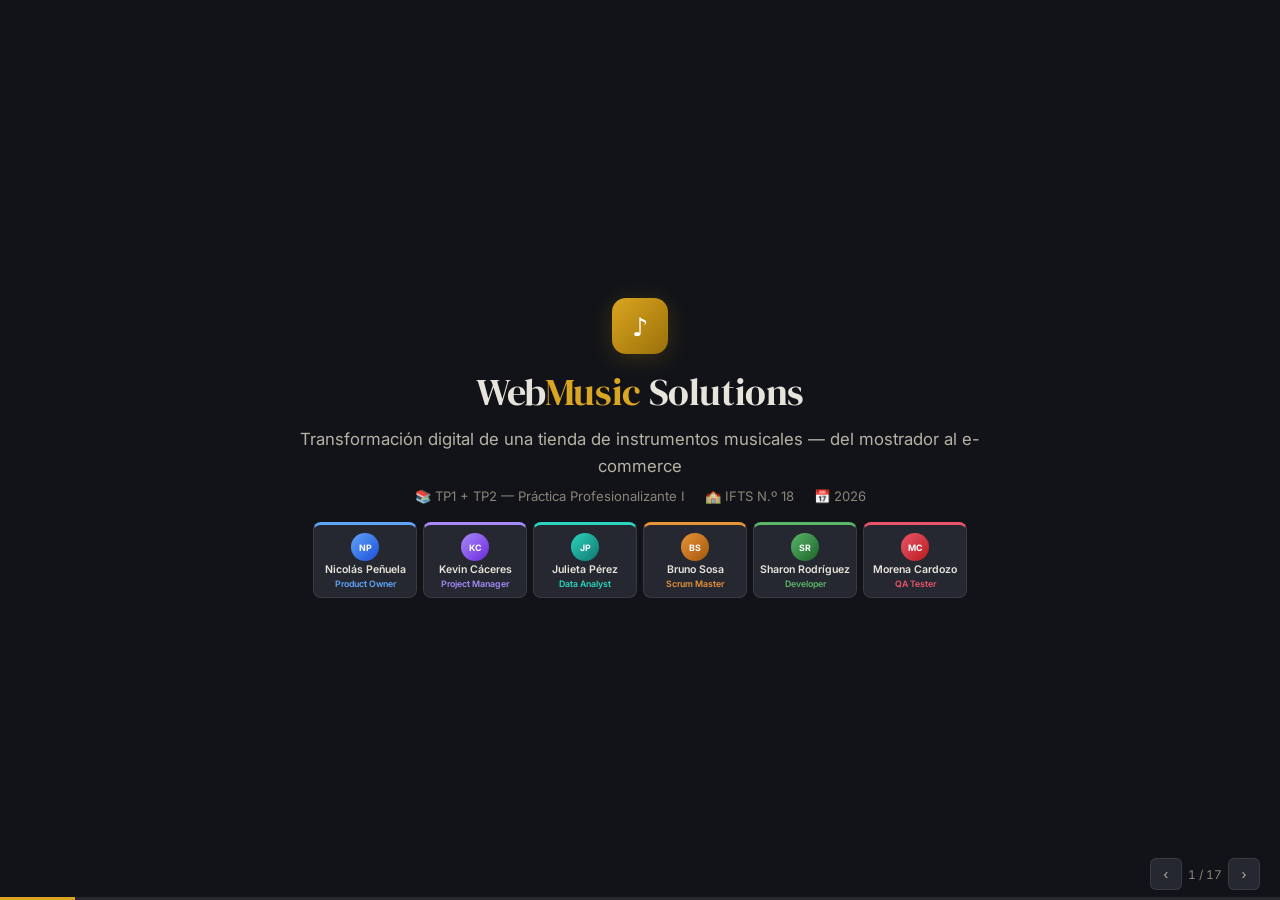
==== commit 5400299e: "Add pre/post KPI indicators to Developer slide - Show concrete comparative metrics: products online," ====
--- a/index.html
+++ b/index.html
@@ -1948,6 +1948,61 @@
           </div>
         </div>
 
+        <!-- Indicadores comparativos pre/post implementación -->
+        <div style="background:var(--surface);border:1px solid var(--divider);border-radius:10px;padding:10px 14px;">
+          <div style="display:flex;justify-content:space-between;align-items:center;margin-bottom:6px;">
+            <div style="font-size:.7rem;font-weight:600;color:var(--accent);text-transform:uppercase;letter-spacing:1px;">Indicadores comparativos pre/post implementacion</div>
+            <div style="font-size:.52rem;color:var(--text-muted);font-style:italic;">* Valores post = proyectados segun alcance desarrollado</div>
+          </div>
+          <div style="display:grid;grid-template-columns:repeat(5,1fr);gap:6px;">
+            <div style="background:var(--card);border-radius:8px;padding:8px;text-align:center;">
+              <div style="font-size:.58rem;color:var(--text-muted);text-transform:uppercase;letter-spacing:.5px;margin-bottom:3px;">Productos online</div>
+              <div style="display:flex;align-items:center;justify-content:center;gap:4px;">
+                <span style="font-size:.85rem;font-weight:700;color:var(--red);">0</span>
+                <span style="font-size:.6rem;color:var(--text-muted);">→</span>
+                <span style="font-size:.85rem;font-weight:700;color:var(--green);">24</span>
+              </div>
+              <div style="font-size:.5rem;color:var(--text-muted);">7 categorias</div>
+            </div>
+            <div style="background:var(--card);border-radius:8px;padding:8px;text-align:center;">
+              <div style="font-size:.58rem;color:var(--text-muted);text-transform:uppercase;letter-spacing:.5px;margin-bottom:3px;">Medios de pago</div>
+              <div style="display:flex;align-items:center;justify-content:center;gap:4px;">
+                <span style="font-size:.85rem;font-weight:700;color:var(--red);">1</span>
+                <span style="font-size:.6rem;color:var(--text-muted);">→</span>
+                <span style="font-size:.85rem;font-weight:700;color:var(--green);">3+</span>
+              </div>
+              <div style="font-size:.5rem;color:var(--text-muted);">MP · tarjeta · transf</div>
+            </div>
+            <div style="background:var(--card);border-radius:8px;padding:8px;text-align:center;">
+              <div style="font-size:.58rem;color:var(--text-muted);text-transform:uppercase;letter-spacing:.5px;margin-bottom:3px;">Disponibilidad</div>
+              <div style="display:flex;align-items:center;justify-content:center;gap:4px;">
+                <span style="font-size:.85rem;font-weight:700;color:var(--red);">8h</span>
+                <span style="font-size:.6rem;color:var(--text-muted);">→</span>
+                <span style="font-size:.85rem;font-weight:700;color:var(--green);">24/7</span>
+              </div>
+              <div style="font-size:.5rem;color:var(--text-muted);">autoservicio web</div>
+            </div>
+            <div style="background:var(--card);border-radius:8px;padding:8px;text-align:center;">
+              <div style="font-size:.58rem;color:var(--text-muted);text-transform:uppercase;letter-spacing:.5px;margin-bottom:3px;">Tracking pedidos</div>
+              <div style="display:flex;align-items:center;justify-content:center;gap:4px;">
+                <span style="font-size:.72rem;font-weight:700;color:var(--red);">sin</span>
+                <span style="font-size:.6rem;color:var(--text-muted);">→</span>
+                <span style="font-size:.72rem;font-weight:700;color:var(--green);">real-time</span>
+              </div>
+              <div style="font-size:.5rem;color:var(--text-muted);">estados en historial</div>
+            </div>
+            <div style="background:var(--card);border-radius:8px;padding:8px;text-align:center;">
+              <div style="font-size:.58rem;color:var(--text-muted);text-transform:uppercase;letter-spacing:.5px;margin-bottom:3px;">Visibilidad stock</div>
+              <div style="display:flex;align-items:center;justify-content:center;gap:4px;">
+                <span style="font-size:.72rem;font-weight:700;color:var(--red);">Excel</span>
+                <span style="font-size:.6rem;color:var(--text-muted);">→</span>
+                <span style="font-size:.72rem;font-weight:700;color:var(--green);">web</span>
+              </div>
+              <div style="font-size:.5rem;color:var(--text-muted);">catalogo publico</div>
+            </div>
+          </div>
+        </div>
+
         <div style="display:flex;align-items:center;gap:12px;margin-top:4px;">
           <a href="https://sharonrodriguez22.github.io/webmusic-ecommerce/" target="_blank" rel="noopener" style="display:inline-flex;align-items:center;gap:8px;padding:10px 24px;background:var(--accent);color:#fff;border-radius:10px;font-size:.9rem;font-weight:600;text-decoration:none;box-shadow:0 4px 16px var(--accent-glow);">🚀 Abrir demo en vivo</a>
           <span style="font-size:.78rem;color:var(--text-muted);">sharonrodriguez22.github.io/webmusic-ecommerce</span>
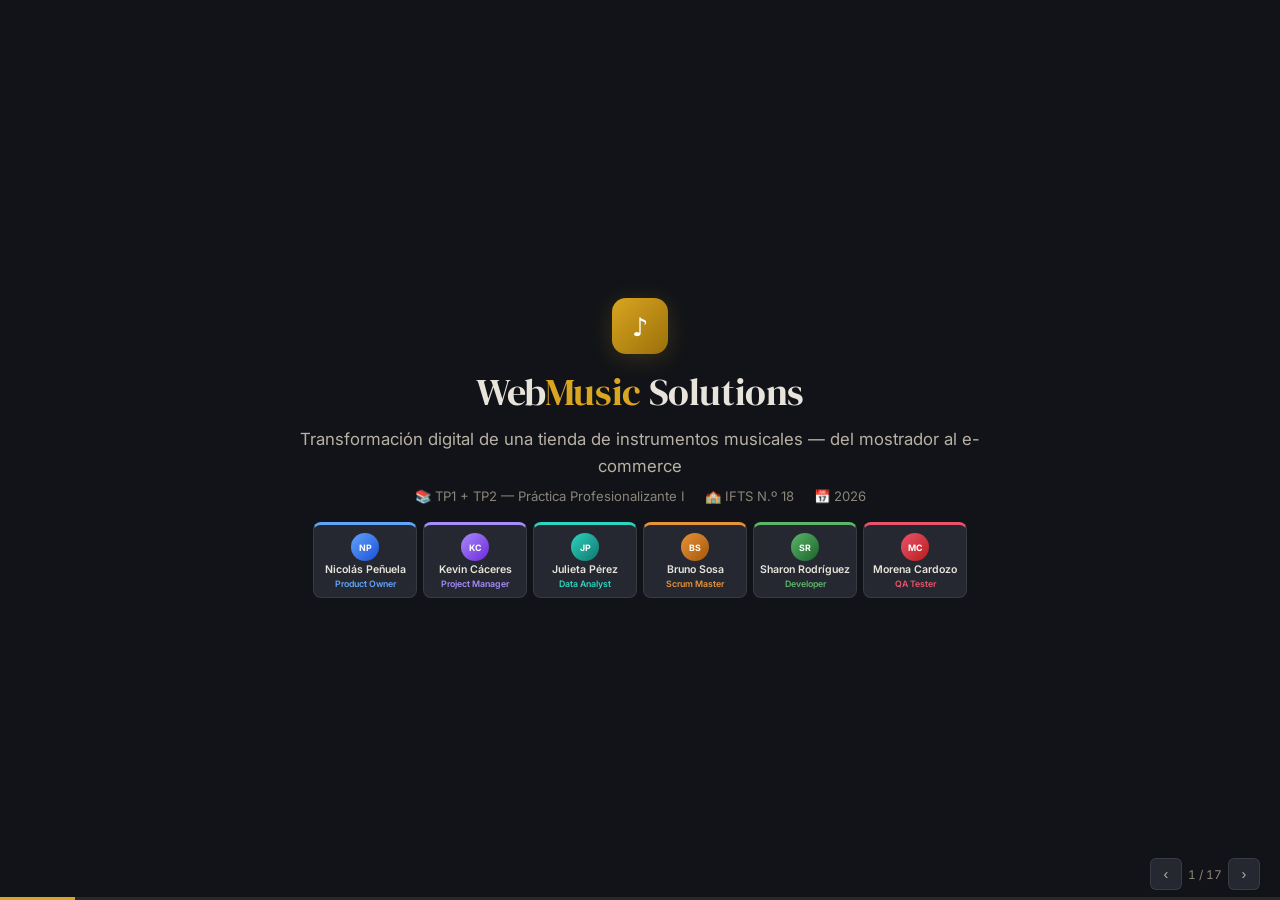
==== commit 2759ca32: "fix: recalculate break-even to 68 txns/month with net margin USD 12.50" ====
--- a/index.html
+++ b/index.html
@@ -1541,7 +1541,7 @@
     <div class="slide-inner">
       <div class="slide-eyebrow">Fase 3 · Viabilidad de Negocio</div>
       <div class="slide-title" style="font-size:clamp(1.1rem,2.4vw,1.5rem);margin-bottom:2px;">Presupuesto y Break-even</div>
-      <div style="font-size:.62rem;color:var(--accent);background:var(--accent-soft);display:inline-block;padding:2px 10px;border-radius:4px;margin-bottom:4px;">Moneda: USD · Ticket promedio: USD 150 · BE = USD 850 / USD 12 = 71 txns/mes · Consistente con SOM (267 txns/mes) y Dashboard</div>
+      <div style="font-size:.62rem;color:var(--accent);background:var(--accent-soft);display:inline-block;padding:2px 10px;border-radius:4px;margin-bottom:4px;">Moneda: USD · Ticket promedio: USD 150 · BE = USD 850 / USD 12.50 = 68 txns/mes · Consistente con SOM (267 txns/mes) y Dashboard</div>
       <div class="fill-grow" style="display:flex;flex-direction:column;gap:6px;">
         <!-- ROW 1: BUDGET + MONETIZATION + BREAK-EVEN KPIs -->
         <div style="display:grid;grid-template-columns:1fr 1fr 1fr;gap:8px;">
@@ -1567,7 +1567,7 @@
               <div style="display:flex;justify-content:space-between;"><span>Publicación destacada</span><span style="font-weight:600;color:var(--green);">USD 5/prod</span></div>
               <div style="display:flex;justify-content:space-between;"><span>Reportes avanzados IA</span><span style="font-weight:600;color:var(--green);">USD 25/mes</span></div>
               <div style="border-top:1px solid var(--divider);margin-top:3px;padding-top:3px;font-size:.62rem;color:var(--text);">
-                <strong>Ingreso/txn:</strong> $150 × 8% = <strong style="color:var(--accent);">USD 12</strong>
+                <strong>Margen neto/txn:</strong> comisión + aux. = <strong style="color:var(--accent);">USD 12.50</strong>
               </div>
             </div>
           </div>
@@ -1575,7 +1575,7 @@
           <div style="display:grid;grid-template-rows:1fr 1fr;gap:6px;">
             <div style="display:grid;grid-template-columns:1fr 1fr;gap:6px;">
               <div class="breakeven-kpi" style="border-top:3px solid var(--accent);padding:6px;">
-                <div class="kpi-val" style="font-size:1.1rem;">71</div>
+                <div class="kpi-val" style="font-size:1.1rem;">68</div>
                 <div class="kpi-label" style="font-size:.56rem;">Txns / mes (BE)</div>
               </div>
               <div class="breakeven-kpi" style="border-top:3px solid var(--green);padding:6px;">
@@ -1585,8 +1585,8 @@
             </div>
             <div style="display:grid;grid-template-columns:1fr 1fr;gap:6px;">
               <div class="breakeven-kpi" style="border-top:3px solid var(--blue);padding:6px;">
-                <div class="kpi-val" style="font-size:1.1rem;">USD 12</div>
-                <div class="kpi-label" style="font-size:.56rem;">Ingreso / txn</div>
+                <div class="kpi-val" style="font-size:1.1rem;">USD 12.50</div>
+                <div class="kpi-label" style="font-size:.56rem;">Margen neto / txn</div>
               </div>
               <div class="breakeven-kpi" style="border-top:3px solid var(--purple);padding:6px;">
                 <div class="kpi-val" style="font-size:1.1rem;">Mes 5</div>
@@ -1621,11 +1621,11 @@
               <text x="675" y="95" fill="var(--red)" font-size="9" font-weight="600" font-family="var(--body)">Costos fijos</text>
               <line x1="60" y1="165" x2="670" y2="10" stroke="var(--green)" stroke-width="2.5"/>
               <text x="675" y="13" fill="var(--green)" font-size="9" font-weight="600" font-family="var(--body)">Ingresos</text>
-              <polygon points="388,92 670,92 670,10" fill="var(--green)" opacity="0.08"/>
-              <circle cx="388" cy="92" r="5" fill="var(--accent)" stroke="var(--card)" stroke-width="2"/>
-              <text x="388" y="82" text-anchor="middle" fill="var(--accent)" font-size="10" font-weight="700" font-family="var(--body)">Break-even · 71 txns/mes</text>
-              <rect x="490" y="52" width="160" height="34" rx="6" fill="var(--card)" stroke="var(--accent)" stroke-width="1" opacity="0.9"/>
-              <text x="570" y="66" text-anchor="middle" fill="var(--text)" font-size="8" font-family="var(--body)">Margen por txn: USD 12</text>
+              <polygon points="375,92 670,92 670,10" fill="var(--green)" opacity="0.08"/>
+              <circle cx="375" cy="92" r="5" fill="var(--accent)" stroke="var(--card)" stroke-width="2"/>
+              <text x="375" y="82" text-anchor="middle" fill="var(--accent)" font-size="10" font-weight="700" font-family="var(--body)">Break-even · 68 txns/mes</text>
+              <rect x="490" y="52" width="170" height="34" rx="6" fill="var(--card)" stroke="var(--accent)" stroke-width="1" opacity="0.9"/>
+              <text x="575" y="66" text-anchor="middle" fill="var(--text)" font-size="8" font-family="var(--body)">Margen neto/txn: USD 12.50</text>
               <text x="570" y="79" text-anchor="middle" fill="var(--accent)" font-size="9" font-weight="700" font-family="var(--body)">Meta: Mes 5</text>
             </svg>
           </div>
@@ -1952,7 +1952,7 @@
         <div style="background:var(--surface);border:1px solid var(--divider);border-radius:10px;padding:10px 14px;">
           <div style="display:flex;justify-content:space-between;align-items:center;margin-bottom:6px;">
             <div style="font-size:.7rem;font-weight:600;color:var(--accent);text-transform:uppercase;letter-spacing:1px;">Indicadores comparativos pre/post implementacion</div>
-            <div style="font-size:.52rem;color:var(--text-muted);font-style:italic;">* Valores post = proyectados segun alcance desarrollado</div>
+            <div style="font-size:.52rem;color:var(--text-muted);">Resultados de la transformacion digital</div>
           </div>
           <div style="display:grid;grid-template-columns:repeat(5,1fr);gap:6px;">
             <div style="background:var(--card);border-radius:8px;padding:8px;text-align:center;">
@@ -2153,7 +2153,7 @@
     <div class="slide-inner">
       <div class="slide-eyebrow">Fase 5 · Implementación y Operación</div>
       <div class="slide-title" style="font-size:clamp(1.1rem,2.4vw,1.5rem);margin-bottom:1px;">Estrategia de Adopción y Dashboard</div>
-      <div style="font-size:.62rem;color:var(--accent);background:var(--accent-soft);display:inline-block;padding:2px 10px;border-radius:4px;margin-bottom:4px;">Moneda: USD · KPIs alineados con SOM (267 txns/mes × USD 150) y Break-even (71 txns/mes)</div>
+      <div style="font-size:.62rem;color:var(--accent);background:var(--accent-soft);display:inline-block;padding:2px 10px;border-radius:4px;margin-bottom:4px;">Moneda: USD · KPIs alineados con SOM (267 txns/mes × USD 150) y Break-even (68 txns/mes)</div>
       <div class="fill-grow" style="display:flex;flex-direction:column;gap:6px;">
         <!-- ADOPTION PHASES (sin concientización) -->
         <div style="display:grid;grid-template-columns:1fr 1fr 1fr;gap:6px;">
